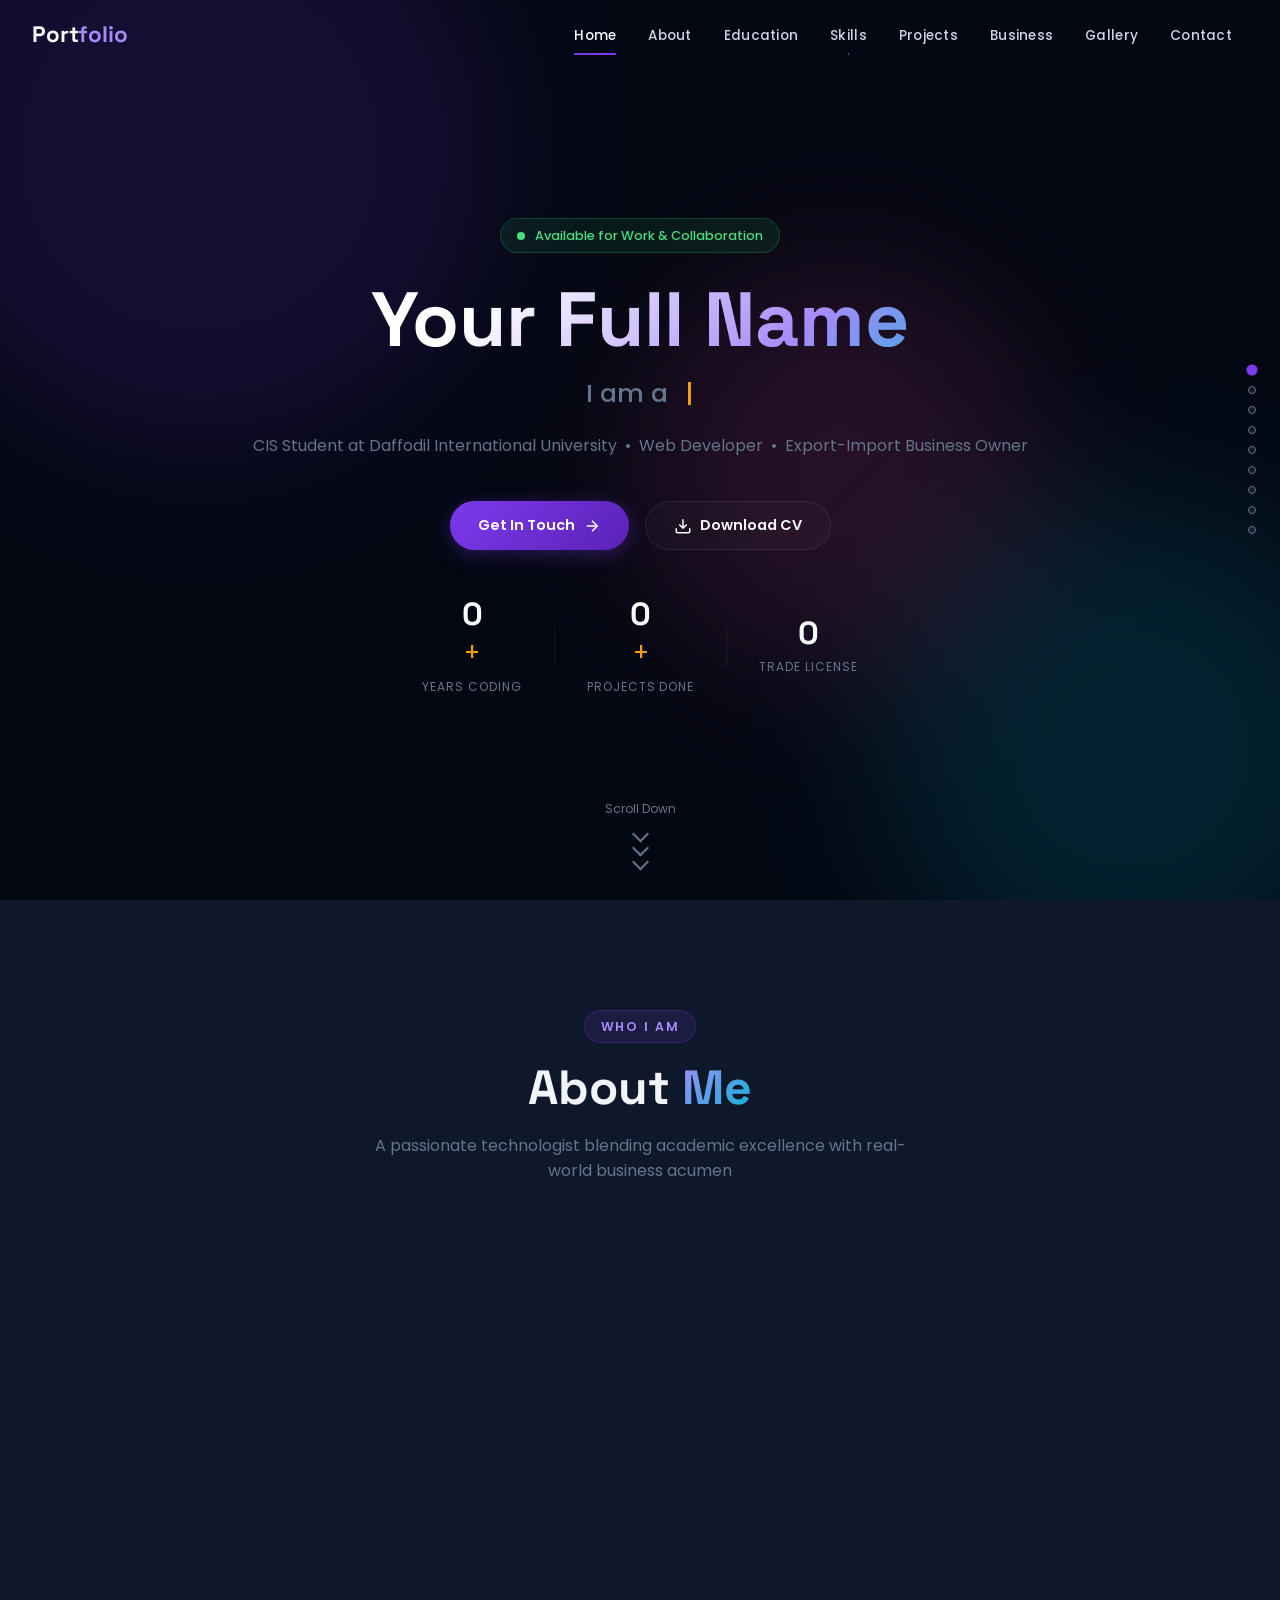
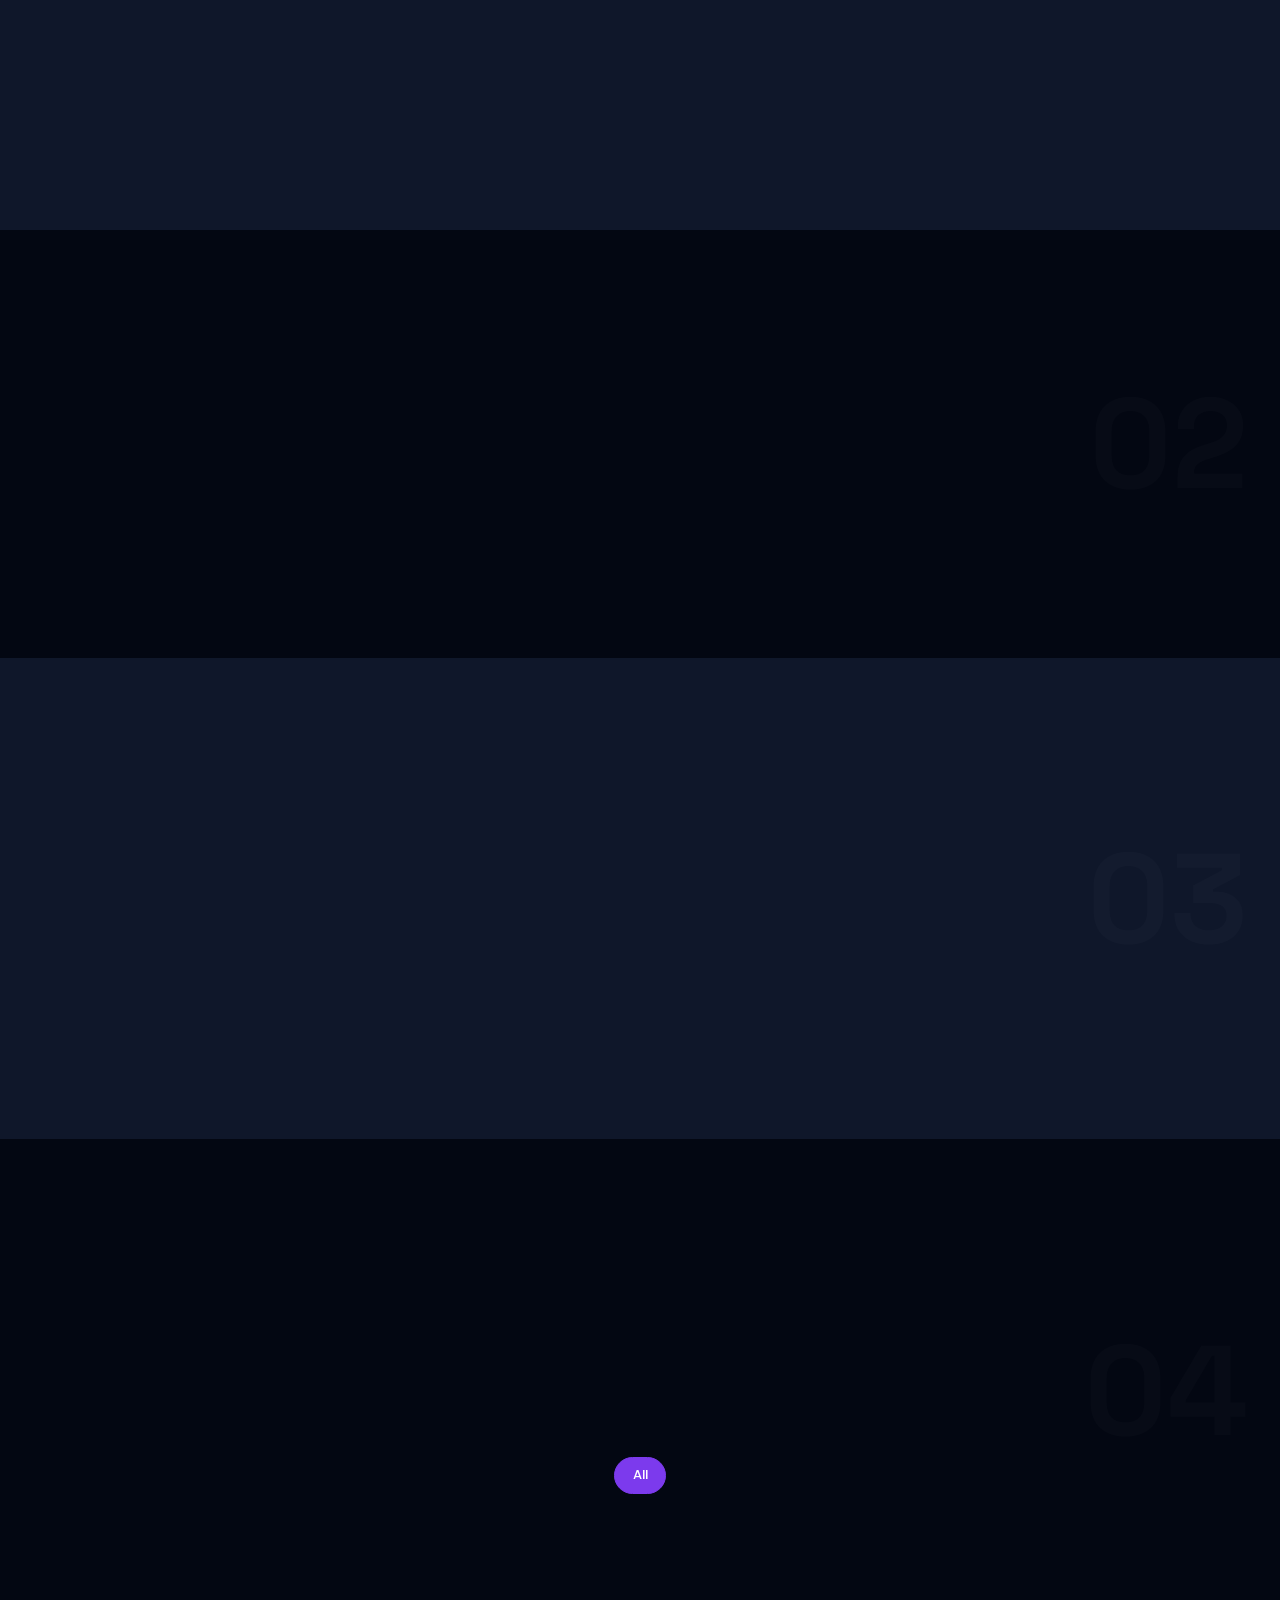
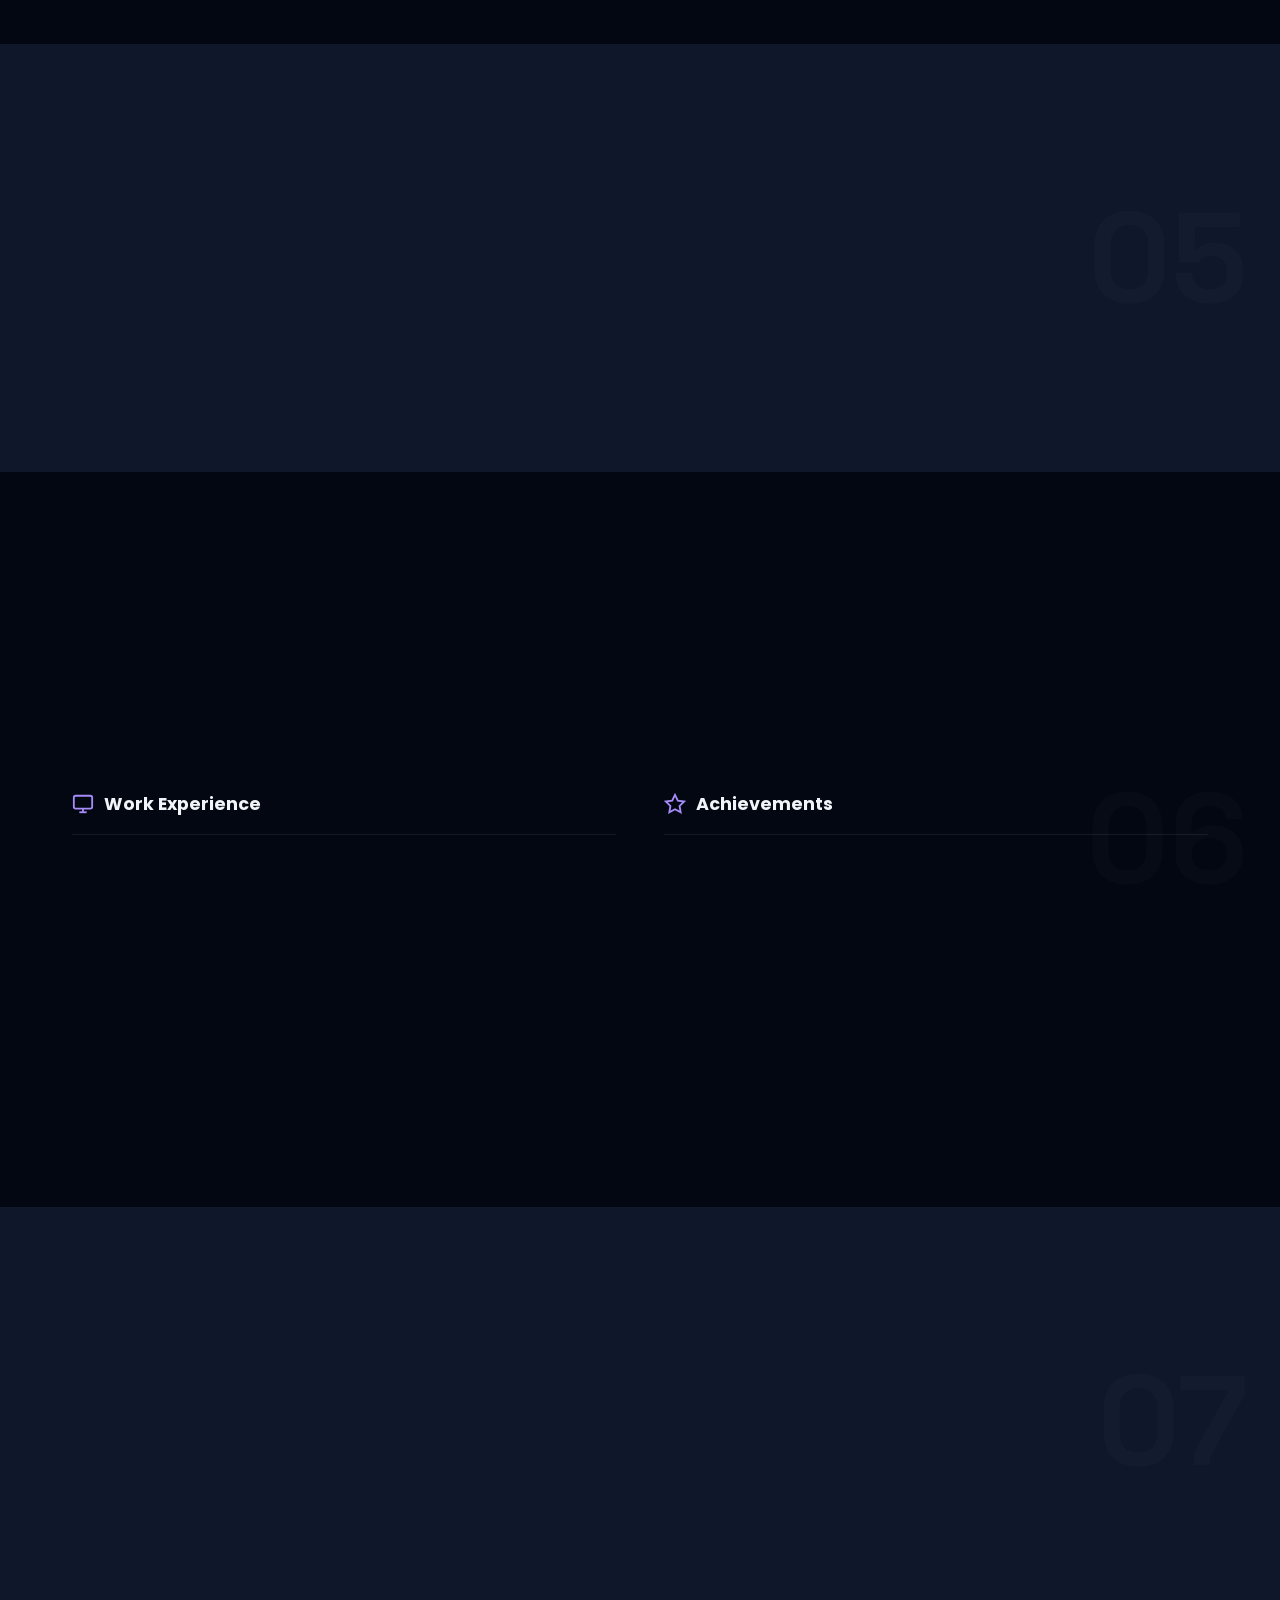
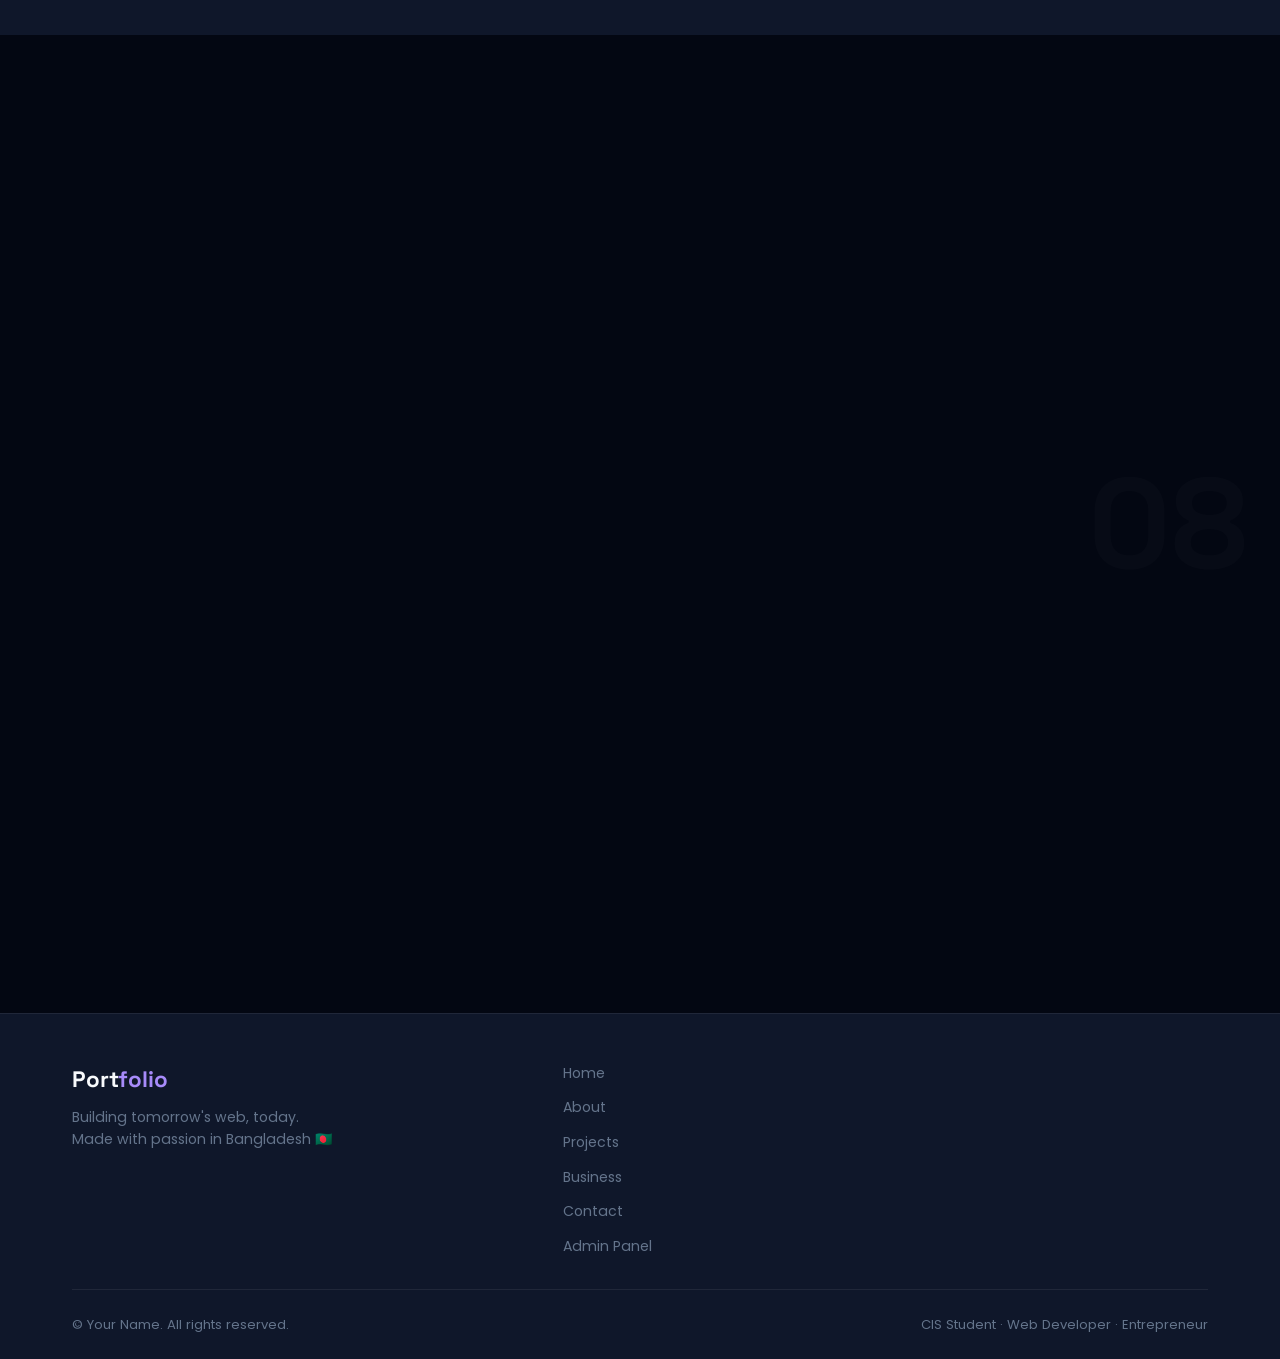
==== index.html @ 0290ce88 "fix: improve mobile navigation and responsive layout - Accessible mobile menu with aria-expanded, sc" ====
<!DOCTYPE html>
<html lang="en">
<head>
  <meta charset="UTF-8">
  <meta name="viewport" content="width=device-width, initial-scale=1.0">
  <meta name="description" content="Professional portfolio of a CIS student at Daffodil International University — Web Developer & Export-Import Business Owner.">
  <title>Portfolio — CIS Student & Web Developer</title>

  <!-- Google Fonts -->
  <link rel="preconnect" href="https://fonts.googleapis.com">
  <link rel="preconnect" href="https://fonts.gstatic.com" crossorigin>
  <link href="https://fonts.googleapis.com/css2?family=Poppins:wght@300;400;500;600;700;800;900&family=Inter:wght@300;400;500;600&family=Space+Grotesk:wght@400;500;600;700;800&display=swap" rel="stylesheet">

  <link rel="stylesheet" href="css/style.css?v=2">
</head>
<body>

  <!-- Preloader -->
  <div id="preloader">
    <div class="loader-ring"></div>
    <div class="loader-text">Loading Portfolio...</div>
  </div>

  <!-- Custom Cursor -->
  <div class="cursor-dot"     id="cursor-dot"></div>
  <div class="cursor-outline" id="cursor-outline"></div>

  <!-- Scroll Progress Bar -->
  <div class="scroll-progress" id="scroll-progress"></div>

  <!-- Navigation Dots (right side) -->
  <nav class="nav-dots" id="nav-dots"></nav>

  <!-- ============================================================
       NAVIGATION
       ============================================================ -->
  <nav class="navbar" id="navbar">
    <div class="nav-container">
      <div class="nav-logo">
        <a href="#home" class="logo-text">Port<span class="accent">folio</span></a>
      </div>
      <ul class="nav-menu" id="nav-menu">
        <li><a href="#home"      class="nav-link active">Home</a></li>
        <li><a href="#about"     class="nav-link">About</a></li>
        <li><a href="#education" class="nav-link">Education</a></li>
        <li><a href="#skills"    class="nav-link">Skills</a></li>
        <li><a href="#projects"  class="nav-link">Projects</a></li>
        <li><a href="#business"  class="nav-link">Business</a></li>
        <li><a href="#gallery"   class="nav-link">Gallery</a></li>
        <li><a href="#contact"   class="nav-link">Contact</a></li>
        <!-- <li><a href="admin.html" class="nav-link admin-link">⚙ Admin</a></li> -->
      </ul>
      <button type="button" class="nav-toggle" id="nav-toggle" aria-label="Toggle menu" aria-controls="nav-menu" aria-expanded="false">
        <span></span><span></span><span></span>
      </button>
    </div>
  </nav>

  <!-- ============================================================
       HERO SECTION
       ============================================================ -->
  <section id="home" class="hero">
    <canvas id="particles-canvas"></canvas>
    <div class="aurora">
      <div class="aurora-1"></div>
      <div class="aurora-2"></div>
      <div class="aurora-3"></div>
    </div>

    <div class="hero-content">
      <div class="hero-badge">
        <span class="badge-dot"></span>
        <span>Available for Work &amp; Collaboration</span>
      </div>

      <h1 class="hero-name" id="hero-name">Your Full Name</h1>

      <div class="hero-titles">
        <span class="static-text">I am a&nbsp;</span>
        <span class="dynamic-text" id="typewriter"></span>
        <span class="cursor-blink">|</span>
      </div>

      <p class="hero-desc" id="hero-desc">
        CIS Student at Daffodil International University &nbsp;•&nbsp; Web Developer &nbsp;•&nbsp; Export-Import Business Owner
      </p>

      <div class="hero-actions">
        <a href="#contact" class="btn btn-primary">
          <span>Get In Touch</span>
          <svg viewBox="0 0 24 24" fill="none" stroke="currentColor" stroke-width="2"><path d="M5 12h14M12 5l7 7-7 7"/></svg>
        </a>
        <a href="#" class="btn btn-secondary" id="cv-download-btn">
          <svg viewBox="0 0 24 24" fill="none" stroke="currentColor" stroke-width="2"><path d="M21 15v4a2 2 0 01-2 2H5a2 2 0 01-2-2v-4M7 10l5 5 5-5M12 15V3"/></svg>
          <span>Download CV</span>
        </a>
      </div>

      <div class="hero-stats">
        <div class="stat">
          <span class="stat-num" data-count="3">0</span><span>+</span>
          <span class="stat-label">Years Coding</span>
        </div>
        <div class="stat-divider"></div>
        <div class="stat">
          <span class="stat-num" data-count="20">0</span><span>+</span>
          <span class="stat-label">Projects Done</span>
        </div>
        <div class="stat-divider"></div>
        <div class="stat">
          <span class="stat-num" data-count="1">0</span><span></span>
          <span class="stat-label">Trade License</span>
        </div>
      </div>
    </div>

    <div class="hero-scroll">
      <div class="scroll-indicator">
        <span>Scroll Down</span>
        <div class="scroll-arrow">
          <span></span><span></span><span></span>
        </div>
      </div>
    </div>
  </section>

  <!-- ============================================================
       ABOUT SECTION
       ============================================================ -->
  <section id="about" class="section about">
    <div class="container">
      <div class="section-header">
        <span class="section-tag">Who I Am</span>
        <h2 class="section-title">About <span class="gradient-text">Me</span></h2>
        <p class="section-desc">A passionate technologist blending academic excellence with real-world business acumen</p>
      </div>

      <div class="about-grid">
        <!-- Image Column -->
        <div class="about-image-wrap reveal-left">
          <div class="profile-ring-wrap">
            <div class="about-image" id="about-image-container">
              <div class="image-placeholder">
                <svg viewBox="0 0 24 24" fill="none" stroke="currentColor" stroke-width="1"><path d="M20 21v-2a4 4 0 00-4-4H8a4 4 0 00-4 4v2"/><circle cx="12" cy="7" r="4"/></svg>
              </div>
            </div>
          </div>
          <div class="about-decorations">
            <div class="deco-card deco-1">
              <svg viewBox="0 0 24 24" fill="none" stroke="currentColor" stroke-width="2"><path d="M22 10v6M2 10l10-5 10 5-10 5z"/><path d="M6 12v5c3 3 9 3 12 0v-5"/></svg>
              <span>DIU Student</span>
            </div>
            <div class="deco-card deco-2">
              <svg viewBox="0 0 24 24" fill="none" stroke="currentColor" stroke-width="2"><polyline points="16 18 22 12 16 6"/><polyline points="8 6 2 12 8 18"/></svg>
              <span>Web Developer</span>
            </div>
            <div class="deco-card deco-3">
              <svg viewBox="0 0 24 24" fill="none" stroke="currentColor" stroke-width="2"><path d="M3 9l9-7 9 7v11a2 2 0 01-2 2H5a2 2 0 01-2-2z"/><polyline points="9 22 9 12 15 12 15 22"/></svg>
              <span>Business Owner</span>
            </div>
          </div>
        </div>

        <!-- Content Column -->
        <div class="about-content reveal-right">
          <h3 class="about-greeting">Hello! I'm <span class="gradient-text" id="about-name">Your Name</span></h3>
          <p class="about-bio" id="about-bio">
            I am a passionate Computer and Information Systems (CIS) student at Daffodil International University,
            combining academic excellence with entrepreneurial spirit.
          </p>

          <div class="about-info-grid">
            <div class="info-item">
              <svg viewBox="0 0 24 24" fill="none" stroke="currentColor" stroke-width="2"><path d="M20 21v-2a4 4 0 00-4-4H8a4 4 0 00-4 4v2"/><circle cx="12" cy="7" r="4"/></svg>
              <div>
                <span class="info-label">Full Name</span>
                <span class="info-value" id="info-name">Your Full Name</span>
              </div>
            </div>
            <div class="info-item">
              <svg viewBox="0 0 24 24" fill="none" stroke="currentColor" stroke-width="2"><path d="M22 16.92v3a2 2 0 01-2.18 2 19.79 19.79 0 01-8.63-3.07A19.5 19.5 0 013.07 9.81 19.79 19.79 0 01.5 1.18 2 2 0 012.5.01h3a2 2 0 012 1.72c.127.96.361 1.903.7 2.81a2 2 0 01-.45 2.11L6.91 7.91a16 16 0 006 6l.91-.91a2 2 0 012.11-.45c.907.339 1.85.573 2.81.7A2 2 0 0122 15.92z"/></svg>
              <div>
                <span class="info-label">Phone</span>
                <span class="info-value" id="info-phone">+880 XXXXXXXXXX</span>
              </div>
            </div>
            <div class="info-item">
              <svg viewBox="0 0 24 24" fill="none" stroke="currentColor" stroke-width="2"><path d="M4 4h16c1.1 0 2 .9 2 2v12c0 1.1-.9 2-2 2H4c-1.1 0-2-.9-2-2V6c0-1.1.9-2 2-2z"/><polyline points="22,6 12,13 2,6"/></svg>
              <div>
                <span class="info-label">Email</span>
                <span class="info-value" id="info-email">251-16-004@diu.edu.bd</span>
              </div>
            </div>
            <div class="info-item">
              <svg viewBox="0 0 24 24" fill="none" stroke="currentColor" stroke-width="2"><path d="M21 10c0 7-9 13-9 13s-9-6-9-13a9 9 0 0118 0z"/><circle cx="12" cy="10" r="3"/></svg>
              <div>
                <span class="info-label">Location</span>
                <span class="info-value" id="info-location">Dhaka, Bangladesh</span>
              </div>
            </div>
          </div>

          <div class="about-actions">
            <a href="#contact" class="btn btn-primary">Hire Me</a>
            <a href="#"        class="btn btn-outline" id="cv-btn">View CV</a>
          </div>
        </div>
      </div>
    </div>
  </section>

  <!-- ============================================================
       EDUCATION SECTION
       ============================================================ -->
  <section id="education" class="section education" style="position:relative">
    <span class="section-number">02</span>
    <div class="container">
      <div class="section-header reveal">
        <span class="section-tag">Academic Journey</span>
        <h2 class="section-title">My <span class="gradient-text">Education</span></h2>
        <p class="section-desc">Building a strong foundation at one of Bangladesh's premier universities</p>
      </div>
      <div class="timeline" id="education-timeline">
        <!-- Dynamically rendered -->
      </div>
    </div>
  </section>

  <!-- ============================================================
       SKILLS SECTION
       ============================================================ -->
  <section id="skills" class="section skills" style="position:relative">
    <span class="section-number">03</span>
    <div class="container">
      <div class="section-header reveal">
        <span class="section-tag">What I Know</span>
        <h2 class="section-title">My <span class="gradient-text">Skills</span></h2>
        <p class="section-desc">Constantly learning and mastering new technologies</p>
      </div>
      <div class="skills-container">
        <div class="skills-bars" id="skills-bars"><!-- dynamic --></div>
        <div class="tech-stack reveal">
          <h3>Technologies &amp; Tools</h3>
          <div class="tech-grid" id="tech-grid"><!-- dynamic --></div>
        </div>
      </div>
    </div>
  </section>

  <!-- ============================================================
       PROJECTS SECTION
       ============================================================ -->
  <section id="projects" class="section projects" style="position:relative">
    <span class="section-number">04</span>
    <div class="container">
      <div class="section-header reveal">
        <span class="section-tag">My Work</span>
        <h2 class="section-title">Featured <span class="gradient-text">Projects</span></h2>
        <p class="section-desc">A selection of work that showcases my skills and creativity</p>
      </div>
      <div class="projects-filter" id="projects-filter">
        <button class="filter-btn active" data-filter="all">All</button>
      </div>
      <div class="projects-grid" id="projects-grid"><!-- dynamic --></div>
    </div>
  </section>

  <!-- ============================================================
       BUSINESS SECTION
       ============================================================ -->
  <section id="business" class="section business" style="position:relative">
    <span class="section-number">05</span>
    <div class="container">
      <div class="section-header reveal">
        <span class="section-tag">Commerce &amp; Trade</span>
        <h2 class="section-title">My <span class="gradient-text">Business</span></h2>
        <p class="section-desc">Licensed export-import business connecting markets across borders</p>
      </div>
      <div id="business-content"><!-- dynamic --></div>
    </div>
  </section>

  <!-- ============================================================
       RESUME / CV SECTION
       ============================================================ -->
  <section id="resume" class="section resume" style="position:relative">
    <span class="section-number">06</span>
    <div class="container">
      <div class="section-header reveal">
        <span class="section-tag">My Resume</span>
        <h2 class="section-title">Curriculum <span class="gradient-text">Vitae</span></h2>
        <p class="section-desc">A summary of my professional journey and accomplishments</p>
      </div>

      <div class="resume-content">
        <div class="resume-grid">
          <div class="resume-col">
            <h3 class="resume-col-title">
              <svg viewBox="0 0 24 24" fill="none" stroke="currentColor" stroke-width="2"><rect x="2" y="3" width="20" height="14" rx="2"/><line x1="8" y1="21" x2="16" y2="21"/><line x1="12" y1="17" x2="12" y2="21"/></svg>
              Work Experience
            </h3>
            <div id="experience-list"><!-- dynamic --></div>
          </div>
          <div class="resume-col">
            <h3 class="resume-col-title">
              <svg viewBox="0 0 24 24" fill="none" stroke="currentColor" stroke-width="2"><polygon points="12 2 15.09 8.26 22 9.27 17 14.14 18.18 21.02 12 17.77 5.82 21.02 7 14.14 2 9.27 8.91 8.26 12 2"/></svg>
              Achievements
            </h3>
            <div id="achievements-list"><!-- dynamic --></div>
          </div>
        </div>

        <div class="resume-download reveal">
          <p>Download my complete CV for a detailed overview of my qualifications, skills, and experience</p>
          <a href="#" class="btn btn-primary btn-lg" id="download-cv">
            <svg viewBox="0 0 24 24" fill="none" stroke="currentColor" stroke-width="2"><path d="M21 15v4a2 2 0 01-2 2H5a2 2 0 01-2-2v-4M7 10l5 5 5-5M12 15V3"/></svg>
            Download Full CV
          </a>
        </div>
      </div>
    </div>
  </section>

  <!-- ============================================================
       GALLERY SECTION
       ============================================================ -->
  <section id="gallery" class="section gallery" style="position:relative">
    <span class="section-number">07</span>
    <div class="container">
      <div class="section-header reveal">
        <span class="section-tag">Visual Story</span>
        <h2 class="section-title">My <span class="gradient-text">Gallery</span></h2>
        <p class="section-desc">Moments, milestones, and memories captured in frames</p>
      </div>
      <div class="gallery-grid" id="gallery-grid"><!-- dynamic --></div>
    </div>
  </section>

  <!-- Lightbox -->
  <div class="lightbox" id="lightbox">
    <button class="lightbox-close" id="lightbox-close">✕</button>
    <button class="lightbox-prev"  id="lightbox-prev">‹</button>
    <button class="lightbox-next"  id="lightbox-next">›</button>
    <div class="lightbox-content">
      <img id="lightbox-img" src="" alt="Gallery Image">
      <div class="lightbox-info">
        <h3 id="lightbox-title"></h3>
        <p  id="lightbox-caption"></p>
      </div>
    </div>
  </div>

  <!-- ============================================================
       CONTACT SECTION
       ============================================================ -->
  <section id="contact" class="section contact" style="position:relative">
    <span class="section-number">08</span>
    <div class="container">
      <div class="section-header reveal">
        <span class="section-tag">Get In Touch</span>
        <h2 class="section-title">Contact <span class="gradient-text">Me</span></h2>
        <p class="section-desc">Have a project, business proposal, or just want to say hello?</p>
      </div>

      <div class="contact-grid">
        <!-- Info -->
        <div class="contact-info reveal-left">
          <h3>Let's Work Together</h3>
          <p>Whether it's a web project, business collaboration, or academic networking — I'm always open to new opportunities and conversations.</p>

          <div class="contact-items">
            <div class="contact-item">
              <div class="contact-icon">
                <svg viewBox="0 0 24 24" fill="none" stroke="currentColor" stroke-width="2"><path d="M4 4h16c1.1 0 2 .9 2 2v12c0 1.1-.9 2-2 2H4c-1.1 0-2-.9-2-2V6c0-1.1.9-2 2-2z"/><polyline points="22,6 12,13 2,6"/></svg>
              </div>
              <div>
                <span class="contact-label">Email</span>
                <span class="contact-value" id="contact-email">251-16-004@diu.edu.bd</span>
              </div>
            </div>
            <div class="contact-item">
              <div class="contact-icon">
                <svg viewBox="0 0 24 24" fill="none" stroke="currentColor" stroke-width="2"><path d="M22 16.92v3a2 2 0 01-2.18 2 19.79 19.79 0 01-8.63-3.07A19.5 19.5 0 013.07 9.81 19.79 19.79 0 01.5 1.18 2 2 0 012.5.01h3a2 2 0 012 1.72c.127.96.361 1.903.7 2.81a2 2 0 01-.45 2.11L6.91 7.91a16 16 0 006 6l.91-.91a2 2 0 012.11-.45c.907.339 1.85.573 2.81.7A2 2 0 0122 15.92z"/></svg>
              </div>
              <div>
                <span class="contact-label">Phone</span>
                <span class="contact-value" id="contact-phone">+880 XXXXXXXXXX</span>
              </div>
            </div>
            <div class="contact-item">
              <div class="contact-icon">
                <svg viewBox="0 0 24 24" fill="none" stroke="currentColor" stroke-width="2"><path d="M21 10c0 7-9 13-9 13s-9-6-9-13a9 9 0 0118 0z"/><circle cx="12" cy="10" r="3"/></svg>
              </div>
              <div>
                <span class="contact-label">Location</span>
                <span class="contact-value" id="contact-location">Dhaka, Bangladesh</span>
              </div>
            </div>
          </div>
        </div>

        <!-- Form -->
        <div class="contact-form-wrap reveal-right">
          <form class="contact-form" id="contact-form" novalidate>
            <div class="form-group">
              <input type="text"  id="msg-name"    placeholder="Your Name"  required>
              <label for="msg-name">Your Name</label>
            </div>
            <div class="form-group">
              <input type="email" id="msg-email"   placeholder="Your Email" required>
              <label for="msg-email">Your Email</label>
            </div>
            <div class="form-group">
              <input type="text"  id="msg-subject" placeholder="Subject">
              <label for="msg-subject">Subject</label>
            </div>
            <div class="form-group">
              <textarea id="msg-message" placeholder="Your Message" rows="5" required></textarea>
              <label for="msg-message">Your Message</label>
            </div>
            <button type="submit" class="btn btn-primary btn-full">
              <span>Send Message</span>
              <svg viewBox="0 0 24 24" fill="none" stroke="currentColor" stroke-width="2"><line x1="22" y1="2" x2="11" y2="13"/><polygon points="22 2 15 22 11 13 2 9 22 2"/></svg>
            </button>
            <div class="form-status" id="form-status"></div>
          </form>
        </div>
      </div>
    </div>
  </section>

  <!-- ============================================================
       FOOTER
       ============================================================ -->
  <footer class="footer">
    <div class="container">
      <div class="footer-content">
        <div class="footer-brand">
          <span class="logo-text">Port<span class="accent">folio</span></span>
          <p>Building tomorrow's web, today.<br>Made with passion in Bangladesh 🇧🇩</p>
        </div>
        <div class="footer-links">
          <a href="#home">Home</a>
          <a href="#about">About</a>
          <a href="#projects">Projects</a>
          <a href="#business">Business</a>
          <a href="#contact">Contact</a>
          <a href="admin.html">Admin Panel</a>
        </div>
        <div id="footer-social"></div>
      </div>
      <div class="footer-bottom">
        <p>&copy; <span id="year"></span> <span id="footer-name">Your Name</span>. All rights reserved.</p>
        <p>CIS Student · Web Developer · Entrepreneur</p>
      </div>
    </div>
  </footer>

  <!-- Back to Top -->
  <button id="back-to-top" aria-label="Back to top">
    <svg viewBox="0 0 24 24" fill="none" stroke="currentColor" stroke-width="2"><path d="M18 15l-6-6-6 6"/></svg>
  </button>

  <!-- Toast Notification -->
  <div class="toast" id="toast">
    <div class="toast-content">
      <span class="toast-icon">✓</span>
      <span class="toast-msg" id="toast-msg">Message sent!</span>
    </div>
  </div>

  <!-- Scripts -->
  <script src="js/data.js?v=4"></script>
  <script src="js/main.js?v=5"></script>
</body>
</html>
---- css/style.css ----
/* ============================================================
   style.css — Main Portfolio Styles
   ============================================================ */

/* ---------- Reset & Base ---------- */
*,*::before,*::after{box-sizing:border-box;margin:0;padding:0}
html{scroll-behavior:smooth;overflow-x:hidden}
body{
  font-family:'Poppins',sans-serif;
  background:#030712;
  color:#f1f5f9;
  overflow-x:hidden;
  cursor:none;
  line-height:1.6;
}
a{text-decoration:none;color:inherit}
img{max-width:100%;display:block}
ul{list-style:none}
button{cursor:none;border:none;background:none;font-family:inherit}
input,textarea,select{font-family:inherit}
svg{flex-shrink:0}

/* ---------- CSS Variables ---------- */
:root{
  --bg:         #030712;
  --bg2:        #0f172a;
  --bg3:        #1e293b;
  --card:       rgba(255,255,255,0.025);
  --card-h:     rgba(255,255,255,0.055);
  --border:     rgba(255,255,255,0.07);
  --border-h:   rgba(124,58,237,0.45);
  --primary:    #7c3aed;
  --primary-l:  #a78bfa;
  --primary-bg: rgba(124,58,237,0.12);
  --gold:       #f59e0b;
  --teal:       #06b6d4;
  --pink:       #ec4899;
  --success:    #22c55e;
  --danger:     #ef4444;
  --text:       #f8fafc;
  --text2:      #cbd5e1;
  --text3:      #64748b;
  --radius:     16px;
  --radius-sm:  8px;
  --radius-xs:  4px;
  --radius-full:9999px;
  --shadow:     0 4px 32px rgba(0,0,0,0.5);
  --shadow-lg:  0 8px 56px rgba(0,0,0,0.6);
  --glow:       0 0 40px rgba(124,58,237,0.3);
  --t:          0.3s cubic-bezier(.4,0,.2,1);
  --nav-h:      70px;
}

/* ---------- Scrollbar ---------- */
::-webkit-scrollbar{width:5px}
::-webkit-scrollbar-track{background:var(--bg)}
::-webkit-scrollbar-thumb{background:var(--primary);border-radius:99px}

/* ---------- Custom Cursor ---------- */
.cursor-dot{
  position:fixed;width:8px;height:8px;background:var(--primary-l);
  border-radius:50%;pointer-events:none;z-index:9999;
  transform:translate(-50%,-50%);transition:transform .1s,width .2s,height .2s;
}
.cursor-outline{
  position:fixed;width:36px;height:36px;border:1.5px solid var(--primary);
  border-radius:50%;pointer-events:none;z-index:9998;
  transform:translate(-50%,-50%);transition:transform .15s ease,width .2s,height .2s,border-color .2s;
}
.cursor-dot,.cursor-outline{visibility:hidden}
body.cursor-ready .cursor-dot,body.cursor-ready .cursor-outline{visibility:visible}
.cursor-dot.active{transform:translate(-50%,-50%) scale(0.4)}
.cursor-outline.active{width:56px;height:56px;border-color:var(--gold);opacity:.6}

/* ---------- Scroll Progress ---------- */
.scroll-progress{
  position:fixed;top:0;left:0;height:3px;width:0;
  background:linear-gradient(90deg,var(--primary),var(--teal));
  z-index:9997;transition:width .05s linear;
}

/* ---------- Preloader ---------- */
#preloader{
  position:fixed;inset:0;background:var(--bg);z-index:9996;
  display:flex;align-items:center;justify-content:center;
  flex-direction:column;gap:20px;
  transition:opacity .5s ease,visibility .5s ease;
}
#preloader.hidden{opacity:0;visibility:hidden}
.loader-ring{
  width:60px;height:60px;border:3px solid var(--border);
  border-top-color:var(--primary);border-radius:50%;
  animation:spin .9s linear infinite;
}
.loader-text{font-size:.85rem;color:var(--text3);letter-spacing:.1em}
@keyframes spin{to{transform:rotate(360deg)}}

/* ---------- Navigation ---------- */
.navbar{
  position:fixed;top:0;left:0;right:0;z-index:999;
  padding:0 2rem;height:var(--nav-h);
  display:flex;align-items:center;
  transition:var(--t);
}
.navbar.scrolled{
  background:rgba(3,7,18,0.85);backdrop-filter:blur(20px);
  -webkit-backdrop-filter:blur(20px);
  border-bottom:1px solid var(--border);
  box-shadow:0 4px 30px rgba(0,0,0,0.4);
}
.nav-container{
  max-width:1280px;width:100%;margin:0 auto;
  display:flex;align-items:center;justify-content:space-between;
}
.logo-text{font-family:'Space Grotesk',sans-serif;font-size:1.4rem;font-weight:700;color:var(--text)}
.logo-text .accent{color:var(--primary-l)}
.nav-menu{display:flex;align-items:center;gap:0}
.nav-link{
  padding:.5rem 1rem;font-size:.85rem;font-weight:500;
  color:var(--text2);position:relative;transition:var(--t);
  letter-spacing:.02em;
}
.nav-link::after{
  content:'';position:absolute;bottom:-2px;left:50%;right:50%;
  height:2px;background:var(--primary);border-radius:99px;
  transition:left .3s ease,right .3s ease;
}
.nav-link:hover,.nav-link.active{color:var(--text)}
.nav-link:hover::after,.nav-link.active::after{left:1rem;right:1rem}
.admin-link{
  margin-left:.5rem;background:var(--primary-bg);color:var(--primary-l)!important;
  border:1px solid rgba(124,58,237,.3);border-radius:var(--radius-full);
  padding:.4rem 1.1rem!important;font-size:.8rem!important;
}
.admin-link:hover{background:var(--primary);color:#fff!important}
.admin-link::after{display:none!important}
.nav-toggle{display:none;flex-direction:column;gap:5px;cursor:none}
.nav-toggle span{display:block;width:24px;height:2px;background:var(--text2);border-radius:99px;transition:var(--t)}
.nav-toggle[aria-expanded="true"] span:nth-child(1){transform:rotate(45deg) translate(5px,5px)}
.nav-toggle[aria-expanded="true"] span:nth-child(2){opacity:0}
.nav-toggle[aria-expanded="true"] span:nth-child(3){transform:rotate(-45deg) translate(5px,-5px)}

/* ---------- Buttons ---------- */
.btn{
  display:inline-flex;align-items:center;gap:.5rem;
  padding:.75rem 1.75rem;border-radius:var(--radius-full);
  font-size:.9rem;font-weight:600;transition:var(--t);
  position:relative;overflow:hidden;
}
.btn::before{
  content:'';position:absolute;inset:0;
  background:rgba(255,255,255,.08);opacity:0;transition:var(--t);
}
.btn:hover::before{opacity:1}
.btn svg{width:18px;height:18px}
.btn-primary{background:linear-gradient(135deg,var(--primary),#5b21b6);color:#fff;box-shadow:0 4px 20px rgba(124,58,237,.35)}
.btn-primary:hover{transform:translateY(-2px);box-shadow:0 8px 32px rgba(124,58,237,.5)}
.btn-secondary{background:var(--card);color:var(--text);border:1px solid var(--border)}
.btn-secondary:hover{border-color:var(--primary);color:var(--primary-l);transform:translateY(-2px)}
.btn-outline{background:transparent;color:var(--primary-l);border:1.5px solid var(--primary)}
.btn-outline:hover{background:var(--primary);color:#fff;transform:translateY(-2px)}
.btn-full{width:100%;justify-content:center}
.btn-lg{padding:1rem 2.5rem;font-size:1rem}
.btn-danger{background:rgba(239,68,68,.15);color:#f87171;border:1px solid rgba(239,68,68,.3)}
.btn-danger:hover{background:var(--danger);color:#fff}

/* ---------- Section Commons ---------- */
.section{padding:110px 0;overflow-x:clip}
.container{max-width:1200px;margin:0 auto;padding:0 2rem}
.section-header{text-align:center;margin-bottom:60px}
.section-tag{
  display:inline-block;font-size:.78rem;font-weight:600;
  letter-spacing:.15em;text-transform:uppercase;
  background:var(--primary-bg);color:var(--primary-l);
  padding:.35rem 1rem;border-radius:var(--radius-full);
  border:1px solid rgba(124,58,237,.25);margin-bottom:1rem;
}
.section-title{
  font-family:'Space Grotesk',sans-serif;font-size:clamp(2rem,4vw,3rem);
  font-weight:700;line-height:1.2;margin-bottom:1rem;
}
.section-desc{color:var(--text3);font-size:1rem;max-width:560px;margin:0 auto}
.gradient-text{
  background:linear-gradient(135deg,var(--primary-l),var(--teal));
  -webkit-background-clip:text;background-clip:text;-webkit-text-fill-color:transparent;
}

/* Scroll reveal */
.reveal{opacity:0;transform:translateY(30px);transition:opacity .7s ease,transform .7s ease}
.reveal.visible{opacity:1;transform:translateY(0)}
.reveal-left{opacity:0;transform:translateX(-40px);transition:opacity .7s ease,transform .7s ease}
.reveal-left.visible{opacity:1;transform:translateX(0)}
.reveal-right{opacity:0;transform:translateX(40px);transition:opacity .7s ease,transform .7s ease}
.reveal-right.visible{opacity:1;transform:translateX(0)}

/* ---------- Hero ---------- */
.hero{
  position:relative;min-height:100vh;min-height:100svh;display:flex;align-items:center;
  justify-content:center;overflow:hidden;
  padding:calc(var(--nav-h) + 2.5rem + env(safe-area-inset-top,0px)) 0 calc(6rem + env(safe-area-inset-bottom,0px));
}
#particles-canvas{position:absolute;inset:0;z-index:0}
.aurora{position:absolute;inset:0;z-index:0;overflow:hidden}
.aurora-1,.aurora-2,.aurora-3{
  position:absolute;border-radius:50%;filter:blur(80px);opacity:.15;
  animation:aurora 12s ease-in-out infinite;
}
.aurora-1{width:min(600px,120vw);height:min(600px,120vw);background:var(--primary);top:-150px;left:-100px}
.aurora-2{width:min(500px,100vw);height:min(500px,100vw);background:var(--teal);bottom:-100px;right:-100px;animation-delay:-4s}
.aurora-3{width:min(400px,80vw);height:min(400px,80vw);background:var(--pink);top:30%;left:50%;animation-delay:-8s}
@keyframes aurora{
  0%,100%{transform:scale(1) translate(0,0)}
  33%{transform:scale(1.1) translate(30px,-30px)}
  66%{transform:scale(.9) translate(-20px,20px)}
}
.hero-content{
  position:relative;z-index:2;text-align:center;
  max-width:860px;padding:0 2rem;margin:0 auto;
}
.hero-badge{
  display:inline-flex;align-items:center;gap:.6rem;
  background:rgba(34,197,94,.1);border:1px solid rgba(34,197,94,.25);
  border-radius:var(--radius-full);padding:.4rem 1rem;
  font-size:.8rem;font-weight:500;color:#4ade80;margin-bottom:1.5rem;
}
.badge-dot{
  width:8px;height:8px;border-radius:50%;background:#4ade80;
  animation:pulse 2s ease-in-out infinite;
}
@keyframes pulse{0%,100%{opacity:1}50%{opacity:.3}}
.hero-name{
  font-family:'Space Grotesk',sans-serif;
  font-size:clamp(2.5rem,6vw,5rem);font-weight:800;
  line-height:1.1;margin-bottom:.75rem;
  background:linear-gradient(135deg,#fff 30%,var(--primary-l) 70%,var(--teal));
  -webkit-background-clip:text;background-clip:text;-webkit-text-fill-color:transparent;
}
.hero-titles{
  font-size:clamp(1.1rem,2.5vw,1.6rem);font-weight:500;line-height:1.5;
  color:var(--text2);margin-bottom:1.25rem;min-height:1.5em;
  display:flex;flex-wrap:wrap;align-items:baseline;justify-content:center;gap:0 .3rem;
}
.static-text{color:var(--text3)}
.dynamic-text{color:var(--primary-l);font-weight:600;overflow-wrap:anywhere}
.cursor-blink{color:var(--gold);animation:blink .7s step-end infinite}
@keyframes blink{0%,100%{opacity:1}50%{opacity:0}}
.hero-desc{color:var(--text3);font-size:1rem;margin-bottom:2.5rem;line-height:1.8}
.hero-actions{display:flex;gap:1rem;justify-content:center;flex-wrap:wrap;margin-bottom:3rem}
.hero-stats{
  display:flex;align-items:center;justify-content:center;gap:2rem;
  flex-wrap:wrap;
}
.stat{display:flex;flex-direction:column;align-items:center;gap:.25rem}
.stat-num{
  font-family:'Space Grotesk',sans-serif;font-size:2rem;font-weight:700;
  color:var(--text);line-height:1;
}
.stat span:first-of-type + span{color:var(--gold);font-size:1.5rem}
.stat-label{font-size:.75rem;color:var(--text3);text-transform:uppercase;letter-spacing:.08em}
.stat-divider{width:1px;height:40px;background:var(--border)}
.hero-scroll{
  position:absolute;bottom:2rem;left:50%;transform:translateX(-50%);
  z-index:2;text-align:center;
}
.scroll-indicator{display:flex;flex-direction:column;align-items:center;gap:.6rem;color:var(--text3);font-size:.75rem}
.scroll-arrow{display:flex;flex-direction:column;align-items:center;gap:2px}
.scroll-arrow span{
  display:block;width:12px;height:12px;border-right:2px solid var(--text3);
  border-bottom:2px solid var(--text3);transform:rotate(45deg);
  animation:scrollBounce 1.4s ease-in-out infinite;
}
.scroll-arrow span:nth-child(2){animation-delay:.2s}
.scroll-arrow span:nth-child(3){animation-delay:.4s}
@keyframes scrollBounce{0%,100%{opacity:.3}50%{opacity:1}}

/* ---------- About ---------- */
.about{background:var(--bg2)}
.about-grid{display:grid;grid-template-columns:1fr 1fr;gap:3rem;align-items:center;max-width:1000px;margin:0 auto}
.about-image-wrap{position:relative;width:320px;margin:0 auto}
.profile-ring-wrap{
  position:relative;width:320px;height:320px;border-radius:50%;
  padding:4px;flex-shrink:0;
  background:conic-gradient(from 0deg,#7c3aed 0%,#06b6d4 33%,#ec4899 66%,#7c3aed 100%);
  animation:spin-ring 6s linear infinite;
  box-shadow:
    0 0 0 3px rgba(124,58,237,.15),
    0 0 35px rgba(124,58,237,.65),
    0 0 70px rgba(124,58,237,.3),
    0 0 120px rgba(6,182,212,.15),
    0 30px 70px rgba(0,0,0,.75);
}
.profile-ring-wrap::before{
  content:'';position:absolute;inset:4px;border-radius:50%;
  background:radial-gradient(ellipse at 35% 25%,#1e293b 0%,#0f172a 55%,#030712 100%);
  z-index:0;
}
.about-image{
  width:100%;height:100%;border-radius:50%;
  background:transparent;border:none;
  overflow:hidden;position:relative;z-index:1;
  animation:counter-spin 6s linear infinite;
}
.about-image img{width:100%;height:100%;object-fit:cover;object-position:top center}
.image-placeholder{
  width:100%;height:100%;display:flex;align-items:center;justify-content:center;
  color:var(--text3);
}
.image-placeholder svg{width:80px;height:80px}
.about-image::before{
  content:'';position:absolute;inset:0;
  background:linear-gradient(160deg,rgba(255,255,255,.06) 0%,transparent 50%,rgba(0,0,0,.25) 100%);
  z-index:2;pointer-events:none;border-radius:50%;
}
.about-decorations{position:absolute;inset:0;pointer-events:none}
.deco-card{
  position:absolute;background:rgba(15,23,42,.92);backdrop-filter:blur(14px);
  border:1px solid rgba(124,58,237,.35);border-radius:var(--radius);
  padding:.65rem 1.1rem;display:flex;align-items:center;gap:.5rem;
  font-size:.8rem;font-weight:500;color:var(--text2);
  box-shadow:0 4px 24px rgba(0,0,0,.55),0 0 14px rgba(124,58,237,.2);
  pointer-events:auto;
}
.deco-card svg{width:16px;height:16px;color:var(--primary-l)}
.deco-1{top:8%;right:-24px;animation:float 4s ease-in-out infinite}
.deco-2{bottom:22%;right:-24px;animation:float 4s ease-in-out infinite .8s}
.deco-3{bottom:4%;left:-10px;animation:float 4s ease-in-out infinite 1.6s}
@keyframes float{0%,100%{transform:translateY(0)}50%{transform:translateY(-8px)}}
@keyframes spin-ring{to{transform:rotate(360deg)}}
@keyframes counter-spin{to{transform:rotate(-360deg)}}
.about-greeting{
  font-family:'Space Grotesk',sans-serif;font-size:1.9rem;font-weight:700;margin-bottom:1.2rem
}
.about-bio{color:var(--text2);line-height:1.9;margin-bottom:2rem}
.about-info-grid{display:grid;grid-template-columns:1fr 1fr;gap:1rem;margin-bottom:2rem}
.info-item{
  display:flex;align-items:flex-start;gap:.75rem;
  background:var(--card);border:1px solid var(--border);
  border-radius:var(--radius);padding:1rem;transition:var(--t);
}
.info-item:hover{border-color:var(--border-h);background:var(--card-h)}
.info-item svg{width:18px;height:18px;color:var(--primary-l);margin-top:2px;flex-shrink:0}
.info-label{display:block;font-size:.72rem;color:var(--text3);text-transform:uppercase;letter-spacing:.08em;margin-bottom:.2rem}
.info-value{font-size:.88rem;font-weight:500;color:var(--text)}
.about-actions{display:flex;gap:1rem;flex-wrap:wrap}

/* ---------- Education ---------- */
.timeline{position:relative;max-width:800px;margin:0 auto}
.timeline::before{
  content:'';position:absolute;left:50%;top:0;bottom:0;
  width:2px;background:linear-gradient(to bottom,transparent,var(--primary),transparent);
  transform:translateX(-50%);
}
.timeline-item{
  display:grid;grid-template-columns:1fr 40px 1fr;
  gap:0;align-items:start;margin-bottom:3rem;
}
.timeline-item:nth-child(even) .tl-content{grid-column:1;order:-1}
.timeline-item:nth-child(even) .tl-spacer{grid-column:2}
.timeline-item:nth-child(even) .tl-empty{grid-column:3}
.tl-content{
  background:var(--card);border:1px solid var(--border);
  border-radius:var(--radius);padding:1.5rem;
  transition:var(--t);
}
.tl-content:hover{border-color:var(--border-h);transform:translateY(-4px);box-shadow:var(--glow)}
.tl-dot{
  width:40px;height:40px;display:flex;align-items:center;justify-content:center;
}
.tl-dot-inner{
  width:16px;height:16px;border-radius:50%;background:var(--primary);
  border:3px solid var(--bg);box-shadow:0 0 0 2px var(--primary);
  animation:pulse 2s ease-in-out infinite;
}
.tl-year{
  font-size:.78rem;font-weight:600;color:var(--primary-l);
  background:var(--primary-bg);border-radius:var(--radius-full);
  padding:.25rem .75rem;display:inline-block;margin-bottom:.75rem;
}
.tl-degree{font-size:1rem;font-weight:700;margin-bottom:.3rem;color:var(--text)}
.tl-institution{font-size:.85rem;color:var(--gold);font-weight:500;margin-bottom:.3rem}
.tl-location{font-size:.78rem;color:var(--text3);margin-bottom:.6rem}
.tl-grade{font-size:.8rem;color:var(--teal);margin-bottom:.6rem}
.tl-desc{font-size:.84rem;color:var(--text2);line-height:1.7}
.tl-empty{background:transparent}

/* ---------- Skills ---------- */
.skills{background:var(--bg2)}
.skills-container{display:grid;grid-template-columns:1fr 1fr;gap:3rem;max-width:1000px;margin:0 auto}
.skills-title{font-size:1.1rem;font-weight:600;margin-bottom:1.5rem}
.skill-bar-wrap{margin-bottom:1.4rem}
.skill-bar-header{display:flex;justify-content:space-between;margin-bottom:.5rem}
.skill-bar-name{font-size:.88rem;font-weight:500;color:var(--text2)}
.skill-bar-pct{font-size:.82rem;font-weight:600;color:var(--primary-l)}
.skill-bar-track{
  height:6px;background:var(--border);border-radius:99px;overflow:hidden
}
.skill-bar-fill{
  height:100%;border-radius:99px;width:0;
  background:linear-gradient(90deg,var(--primary),var(--teal));
  transition:width 1.2s cubic-bezier(.4,0,.2,1);
}
.tech-stack h3{font-size:1.1rem;font-weight:600;margin-bottom:1.5rem}
.tech-grid{display:flex;flex-wrap:wrap;gap:.6rem}
.tech-tag{
  background:var(--card);border:1px solid var(--border);
  border-radius:var(--radius-sm);padding:.4rem .85rem;
  font-size:.8rem;font-weight:500;color:var(--text2);
  transition:var(--t);
}
.tech-tag:hover{
  border-color:var(--primary);color:var(--primary-l);
  background:var(--primary-bg);transform:translateY(-2px);
}

/* ---------- Projects ---------- */
.projects-filter{
  display:flex;flex-wrap:wrap;gap:.6rem;justify-content:center;margin-bottom:2.5rem
}
.filter-btn{
  padding:.45rem 1.1rem;border-radius:var(--radius-full);font-size:.82rem;
  font-weight:500;color:var(--text3);border:1px solid var(--border);
  transition:var(--t);background:var(--card);
}
.filter-btn.active,.filter-btn:hover{
  background:var(--primary);color:#fff;border-color:var(--primary);
}
.projects-grid{
  display:grid;grid-template-columns:repeat(auto-fill,minmax(340px,1fr));gap:1.5rem
}
.project-card{
  background:var(--card);border:1px solid var(--border);border-radius:var(--radius-lg);
  overflow:hidden;transition:var(--t);position:relative;
}
.project-card:hover{border-color:var(--border-h);transform:translateY(-6px);box-shadow:var(--glow)}
.project-img{
  height:200px;background:linear-gradient(135deg,var(--primary-bg),rgba(6,182,212,.1));
  position:relative;overflow:hidden;display:flex;align-items:center;justify-content:center;
}
.project-img img{width:100%;height:100%;object-fit:cover}
.project-img-placeholder{color:var(--text3)}
.project-img-placeholder svg{width:48px;height:48px}
.project-overlay{
  position:absolute;inset:0;background:rgba(3,7,18,.85);
  display:flex;align-items:center;justify-content:center;gap:1rem;
  opacity:0;transition:var(--t);
}
.project-card:hover .project-overlay{opacity:1}
.overlay-btn{
  width:44px;height:44px;border-radius:50%;background:rgba(255,255,255,.1);
  border:1px solid rgba(255,255,255,.2);display:flex;align-items:center;justify-content:center;
  color:#fff;transition:var(--t);
}
.overlay-btn:hover{background:var(--primary)}
.overlay-btn svg{width:18px;height:18px}
.project-body{padding:1.5rem}
.project-cat{
  font-size:.72rem;color:var(--primary-l);text-transform:uppercase;
  letter-spacing:.1em;font-weight:600;margin-bottom:.5rem;
}
.project-title{font-size:1.05rem;font-weight:700;margin-bottom:.6rem}
.project-desc{font-size:.84rem;color:var(--text2);line-height:1.7;margin-bottom:1rem}
.project-tags{display:flex;flex-wrap:wrap;gap:.4rem}
.project-tag{
  font-size:.72rem;padding:.2rem .6rem;border-radius:var(--radius-xs);
  background:var(--primary-bg);color:var(--primary-l);font-weight:500;
}

/* ---------- Business ---------- */
.business{background:var(--bg2)}
.business-hero{
  background:var(--card);border:1px solid var(--border);border-radius:var(--radius-lg);
  padding:3rem;display:grid;grid-template-columns:1fr 1fr;gap:3rem;align-items:center;
  margin-bottom:2rem;position:relative;overflow:hidden;
}
.business-hero::before{
  content:'';position:absolute;top:-100px;right:-100px;
  width:300px;height:300px;border-radius:50%;
  background:radial-gradient(circle,rgba(124,58,237,.15),transparent 70%);
  pointer-events:none;
}
.business-badge{
  display:inline-flex;align-items:center;gap:.5rem;
  background:rgba(245,158,11,.1);border:1px solid rgba(245,158,11,.25);
  border-radius:var(--radius-full);padding:.35rem .9rem;
  font-size:.78rem;color:var(--gold);font-weight:500;margin-bottom:1rem;
}
.business-name{
  font-family:'Space Grotesk',sans-serif;font-size:2rem;
  font-weight:700;margin-bottom:.5rem;
}
.business-type{font-size:1rem;color:var(--primary-l);font-weight:500;margin-bottom:1rem}
.business-license{
  font-size:.82rem;color:var(--text3);background:var(--bg3);
  padding:.5rem 1rem;border-radius:var(--radius-sm);display:inline-block;
  margin-bottom:1.25rem;
}
.business-desc{color:var(--text2);line-height:1.8;margin-bottom:1.5rem}
.business-stats-row{display:flex;gap:2rem}
.biz-stat{text-align:center}
.biz-stat-num{
  font-family:'Space Grotesk',sans-serif;font-size:1.75rem;font-weight:700;
  color:var(--gold);display:block;
}
.biz-stat-label{font-size:.78rem;color:var(--text3)}
.services-grid{
  display:grid;grid-template-columns:repeat(auto-fill,minmax(min(280px,100%),1fr));gap:1rem
}
.service-card{
  background:var(--card);border:1px solid var(--border);border-radius:var(--radius);
  padding:1.25rem;display:flex;align-items:flex-start;gap:.85rem;
  transition:var(--t);
}
.service-card:hover{border-color:var(--border-h);transform:translateY(-3px)}
.service-icon{
  width:40px;height:40px;border-radius:var(--radius-sm);background:var(--primary-bg);
  display:flex;align-items:center;justify-content:center;flex-shrink:0;
}
.service-icon svg{width:20px;height:20px;color:var(--primary-l)}
.service-title{font-size:.9rem;font-weight:600;color:var(--text)}

/* ---------- Resume ---------- */
.resume-grid{display:grid;grid-template-columns:1fr 1fr;gap:3rem;margin-bottom:3rem}
.resume-col-title{
  display:flex;align-items:center;gap:.6rem;font-size:1.1rem;font-weight:700;
  margin-bottom:1.5rem;padding-bottom:1rem;border-bottom:1px solid var(--border);
}
.resume-col-title svg{width:22px;height:22px;color:var(--primary-l)}
.resume-entry{
  background:var(--card);border:1px solid var(--border);border-radius:var(--radius);
  padding:1.25rem;margin-bottom:1rem;transition:var(--t);
}
.resume-entry:hover{border-color:var(--border-h)}
.resume-entry-title{font-size:.95rem;font-weight:700;margin-bottom:.25rem}
.resume-entry-meta{font-size:.8rem;color:var(--text3);margin-bottom:.4rem}
.resume-entry-company{color:var(--primary-l);font-size:.84rem;font-weight:500}
.resume-entry-desc{font-size:.83rem;color:var(--text2);line-height:1.7;margin-top:.6rem}
.resume-download{
  text-align:center;background:var(--card);border:1px solid var(--border);
  border-radius:var(--radius-lg);padding:2.5rem;
}
.resume-download p{color:var(--text2);margin-bottom:1.5rem}

/* ---------- Gallery ---------- */
.gallery{background:var(--bg2)}
.gallery-grid{
  display:grid;grid-template-columns:repeat(auto-fill,minmax(250px,1fr));
  gap:1rem;
}
.gallery-item{
  position:relative;border-radius:var(--radius);overflow:hidden;
  aspect-ratio:4/3;cursor:none;background:var(--card);
  border:1px solid var(--border);transition:var(--t);
}
.gallery-item:hover{border-color:var(--primary);transform:scale(1.02)}
.gallery-item img{width:100%;height:100%;object-fit:cover;transition:var(--t)}
.gallery-item:hover img{transform:scale(1.06)}
.gallery-overlay{
  position:absolute;inset:0;background:rgba(3,7,18,.7);
  display:flex;align-items:center;justify-content:center;
  opacity:0;transition:var(--t);
}
.gallery-item:hover .gallery-overlay{opacity:1}
.gallery-overlay svg{width:32px;height:32px;color:#fff}
.gallery-caption{
  position:absolute;bottom:0;left:0;right:0;
  background:linear-gradient(transparent,rgba(0,0,0,.85));
  padding:.75rem;color:#fff;
  transform:translateY(100%);transition:var(--t);
}
.gallery-item:hover .gallery-caption{transform:translateY(0)}
.gallery-caption strong{display:block;font-size:.85rem;font-weight:600;margin-bottom:.2rem}
.gallery-caption span{display:block;font-size:.75rem;color:rgba(255,255,255,.75);line-height:1.4}
.gallery-empty{
  grid-column:1/-1;text-align:center;padding:4rem;
  color:var(--text3);font-size:1rem;
}

/* ---------- Lightbox ---------- */
.lightbox{
  position:fixed;inset:0;background:rgba(0,0,0,.95);
  z-index:9990;display:flex;align-items:center;justify-content:center;
  opacity:0;visibility:hidden;transition:var(--t);
}
.lightbox.open{opacity:1;visibility:visible}
.lightbox-content{max-width:90vw;max-height:90vh;text-align:center}
#lightbox-img{max-width:100%;max-height:75vh;border-radius:var(--radius);object-fit:contain}
.lightbox-info{margin-top:.75rem}
#lightbox-title{color:#fff;font-size:1.1rem;font-weight:600;margin-bottom:.25rem}
#lightbox-caption{color:var(--text2);font-size:.9rem}
.lightbox-close{
  position:absolute;top:1.5rem;right:1.5rem;
  width:44px;height:44px;background:rgba(255,255,255,.1);
  border-radius:50%;color:#fff;font-size:1.2rem;border:1px solid rgba(255,255,255,.2);
  transition:var(--t);
}
.lightbox-close:hover{background:var(--danger)}
.lightbox-prev,.lightbox-next{
  position:absolute;top:50%;transform:translateY(-50%);
  width:52px;height:52px;background:rgba(255,255,255,.1);
  border-radius:50%;color:#fff;font-size:1.8rem;border:1px solid rgba(255,255,255,.2);
  transition:var(--t);display:flex;align-items:center;justify-content:center;
}
.lightbox-prev{left:1.5rem}
.lightbox-next{right:1.5rem}
.lightbox-prev:hover,.lightbox-next:hover{background:var(--primary)}

/* ---------- Contact ---------- */
.contact-grid{display:grid;grid-template-columns:1fr 1fr;gap:3rem;align-items:start;max-width:1000px;margin:0 auto}
.contact-info h3{font-size:1.5rem;font-weight:700;margin-bottom:.75rem}
.contact-info>p{color:var(--text2);line-height:1.8;margin-bottom:2rem}
.contact-items{display:flex;flex-direction:column;gap:1rem;margin-bottom:2rem}
.contact-item{
  display:flex;align-items:center;gap:1rem;
  background:var(--card);border:1px solid var(--border);
  border-radius:var(--radius);padding:1rem;transition:var(--t);
}
.contact-item:hover{border-color:var(--border-h)}
.contact-icon{
  width:44px;height:44px;background:var(--primary-bg);border-radius:var(--radius-sm);
  display:flex;align-items:center;justify-content:center;flex-shrink:0;
}
.contact-icon svg{width:20px;height:20px;color:var(--primary-l)}
.contact-label{display:block;font-size:.72rem;color:var(--text3);text-transform:uppercase;letter-spacing:.08em;margin-bottom:.2rem}
.contact-value{font-size:.9rem;font-weight:500;color:var(--text)}
.social-links{display:flex;gap:.75rem;flex-wrap:wrap;margin-top:1.5rem}
.social-link{
  width:44px;height:44px;border-radius:var(--radius-sm);background:var(--card);
  border:1px solid var(--border);display:flex;align-items:center;justify-content:center;
  color:var(--text2);transition:var(--t);
}
.social-link:hover{background:var(--primary);border-color:var(--primary);color:#fff;transform:translateY(-3px)}
.social-link svg{width:20px;height:20px}

/* Contact Form */
.contact-form-wrap{
  background:var(--card);border:1px solid var(--border);
  border-radius:var(--radius-lg);padding:2.5rem;
}
.contact-form{display:flex;flex-direction:column;gap:1.25rem}
.form-group{position:relative}
.form-group input,.form-group textarea{
  width:100%;background:rgba(255,255,255,.03);border:1.5px solid var(--border);
  border-radius:var(--radius-sm);padding:.9rem 1rem;color:var(--text);font-size:.9rem;
  transition:var(--t);outline:none;resize:vertical;
}
.form-group input::placeholder,.form-group textarea::placeholder{color:var(--text3)}
.form-group input:focus,.form-group textarea:focus{border-color:var(--primary);background:rgba(124,58,237,.05)}
.form-group label{
  position:absolute;left:1rem;top:-0.5rem;
  font-size:.72rem;font-weight:600;color:var(--primary-l);
  background:var(--bg);padding:0 .3rem;
  opacity:0;transition:var(--t);pointer-events:none;
}
.form-group input:focus~label,
.form-group textarea:focus~label,
.form-group input:not(:placeholder-shown)~label,
.form-group textarea:not(:placeholder-shown)~label{opacity:1}
.form-status{font-size:.85rem;text-align:center;padding:.6rem;border-radius:var(--radius-sm);min-height:1.5rem}
.form-status.success{color:var(--success);background:rgba(34,197,94,.1)}
.form-status.error{color:var(--danger);background:rgba(239,68,68,.1)}

/* ---------- Footer ---------- */
.footer{
  background:var(--bg2);border-top:1px solid var(--border);
  padding:3rem 0 1.5rem;
}
.footer-content{
  display:grid;grid-template-columns:1.5fr 1fr 1fr;gap:2rem;align-items:start;
  margin-bottom:2rem;
}
.footer-brand p{color:var(--text3);margin-top:.5rem;font-size:.88rem}
.footer-links{display:flex;flex-direction:column;gap:.75rem}
.footer-links a{font-size:.88rem;color:var(--text3);transition:var(--t)}
.footer-links a:hover{color:var(--primary-l)}
.footer-bottom{
  border-top:1px solid var(--border);padding-top:1.5rem;
  display:flex;justify-content:space-between;flex-wrap:wrap;gap:1rem;
}
.footer-bottom p{font-size:.82rem;color:var(--text3)}

/* ---------- Toast ---------- */
.toast{
  position:fixed;bottom:2rem;right:2rem;z-index:9995;
  background:var(--bg3);border:1px solid var(--border);border-radius:var(--radius);
  padding:1rem 1.5rem;box-shadow:var(--shadow-lg);
  transform:translateY(80px);opacity:0;visibility:hidden;transition:var(--t);
  min-width:250px;
}
.toast.show{transform:translateY(0);opacity:1;visibility:visible}
.toast.success{border-color:rgba(34,197,94,.4)}
.toast.error{border-color:rgba(239,68,68,.4)}
.toast-content{display:flex;align-items:center;gap:.75rem}
.toast-icon{
  width:28px;height:28px;border-radius:50%;background:rgba(34,197,94,.15);
  color:#4ade80;display:flex;align-items:center;justify-content:center;font-size:.9rem;
  flex-shrink:0;
}
.toast.error .toast-icon{background:rgba(239,68,68,.15);color:#f87171}
.toast-msg{font-size:.88rem;color:var(--text2)}

/* ---------- Back to Top ---------- */
#back-to-top{
  position:fixed;bottom:2rem;left:2rem;z-index:990;
  width:44px;height:44px;border-radius:50%;
  background:var(--primary);color:#fff;
  display:flex;align-items:center;justify-content:center;
  box-shadow:0 4px 20px rgba(124,58,237,.4);
  opacity:0;visibility:hidden;transition:var(--t);
}
#back-to-top.show{opacity:1;visibility:visible}
#back-to-top:hover{transform:translateY(-3px);background:#6d28d9}
#back-to-top svg{width:20px;height:20px}

/* ---------- Section Numbers ---------- */
.section-number{
  position:absolute;right:clamp(.75rem,4vw,2rem);top:50%;transform:translateY(-50%);
  font-family:'Space Grotesk',sans-serif;font-size:clamp(4rem,16vw,8rem);font-weight:900;
  color:rgba(255,255,255,.02);pointer-events:none;line-height:1;
  user-select:none;
}

/* ---------- Navigation Dots ---------- */
.nav-dots{
  position:fixed;right:1.5rem;top:50%;transform:translateY(-50%);
  z-index:90;display:flex;flex-direction:column;gap:.75rem;
}
.nav-dot{
  width:8px;height:8px;border-radius:50%;
  background:var(--border);border:1.5px solid var(--text3);
  transition:var(--t);cursor:none;
}
.nav-dot.active{background:var(--primary);border-color:var(--primary);transform:scale(1.4)}
.nav-dot:hover{background:var(--primary-l);border-color:var(--primary-l)}

/* ---------- Responsive ---------- */
@media(max-width:1024px){
  .about-grid{grid-template-columns:1fr;gap:3rem}
  .about-image-wrap{width:280px}
  .profile-ring-wrap{width:280px;height:280px}
  .about-info-grid{grid-template-columns:1fr 1fr}
  .skills-container{grid-template-columns:1fr}
  .contact-grid{grid-template-columns:1fr}
  .footer-content{grid-template-columns:1fr 1fr}
  .business-hero{grid-template-columns:1fr}
  .resume-grid{grid-template-columns:1fr}
  .nav-dots{display:none}
  .timeline::before{left:20px}
  .timeline-item{grid-template-columns:0 40px 1fr}
  .tl-empty{display:none}
  .timeline-item:nth-child(even) .tl-content{grid-column:3;order:unset}
}
@media(max-width:768px){
  .section{padding:80px 0}
  .navbar{
    padding:0 1.25rem;
    background:rgba(3,7,18,.72);backdrop-filter:blur(14px);
    -webkit-backdrop-filter:blur(14px);border-bottom:1px solid var(--border);
  }
  .navbar.menu-open{background:rgba(3,7,18,.97)}
  /* Closed: fully clipped, hidden from focus/AT, and non-interactive */
  .nav-menu{
    position:fixed;top:var(--nav-h);left:0;right:0;
    max-height:calc(100vh - var(--nav-h));max-height:calc(100dvh - var(--nav-h));
    overflow-y:auto;overscroll-behavior:contain;
    /* opaque: a translucent panel nested in the navbar's backdrop-filter lets page text bleed through */
    background:var(--bg);
    flex-direction:column;align-items:stretch;padding:1rem 1.5rem 1.5rem;gap:.25rem;
    border-bottom:1px solid var(--border);
    clip-path:inset(0 0 100% 0);transform:translateY(-8px);opacity:0;
    visibility:hidden;pointer-events:none;
    transition:clip-path .35s ease,transform .35s ease,opacity .25s ease,visibility 0s linear .35s;
  }
  .nav-menu.open{
    clip-path:inset(0 0 0 0);transform:none;opacity:1;
    visibility:visible;pointer-events:auto;
    transition:clip-path .35s ease,transform .35s ease,opacity .25s ease,visibility 0s;
  }
  /* transition:all would also animate the inherited visibility and keep links focusable after close */
  .nav-menu .nav-link{display:block;padding:.75rem 1rem;transition:color .3s ease}
  .nav-menu .nav-link::after{left:1rem;right:auto;width:0;transition:width .3s ease}
  .nav-menu .nav-link:hover::after,.nav-menu .nav-link.active::after{right:auto;width:2rem}
  .nav-toggle{display:flex;justify-content:center;align-items:center;width:44px;height:44px;margin-right:-10px}
  .nav-toggle span{background:var(--text)}
  .hero{padding-bottom:calc(3rem + env(safe-area-inset-bottom,0px))}
  .hero-scroll{display:none}
  .business-hero{padding:1.5rem}
  .hero-actions{flex-direction:column;align-items:center}
  .hero-stats{gap:1.5rem}
  .about-info-grid{grid-template-columns:1fr}
  .deco-card{display:none}
  .projects-grid{grid-template-columns:1fr}
  .footer-content{grid-template-columns:1fr}
  .footer-bottom{flex-direction:column;align-items:center;text-align:center}
}
@media(max-height:700px){
  .hero-scroll{display:none}
  .hero{padding-bottom:calc(3rem + env(safe-area-inset-bottom,0px))}
}
@media(max-width:480px){
  .container{padding:0 1rem}
  .hero-content{padding:0 1rem}
  .hero-stats{gap:1rem}
  .stat-divider{display:none}
}
@media(hover:none),(pointer:coarse){
  .cursor-dot,.cursor-outline{display:none!important}
  body{cursor:auto}
  button,.nav-toggle,.gallery-item,.nav-dot{cursor:pointer}
}
@media(prefers-reduced-motion:reduce){
  .nav-menu,.nav-menu.open{transition:none}
}
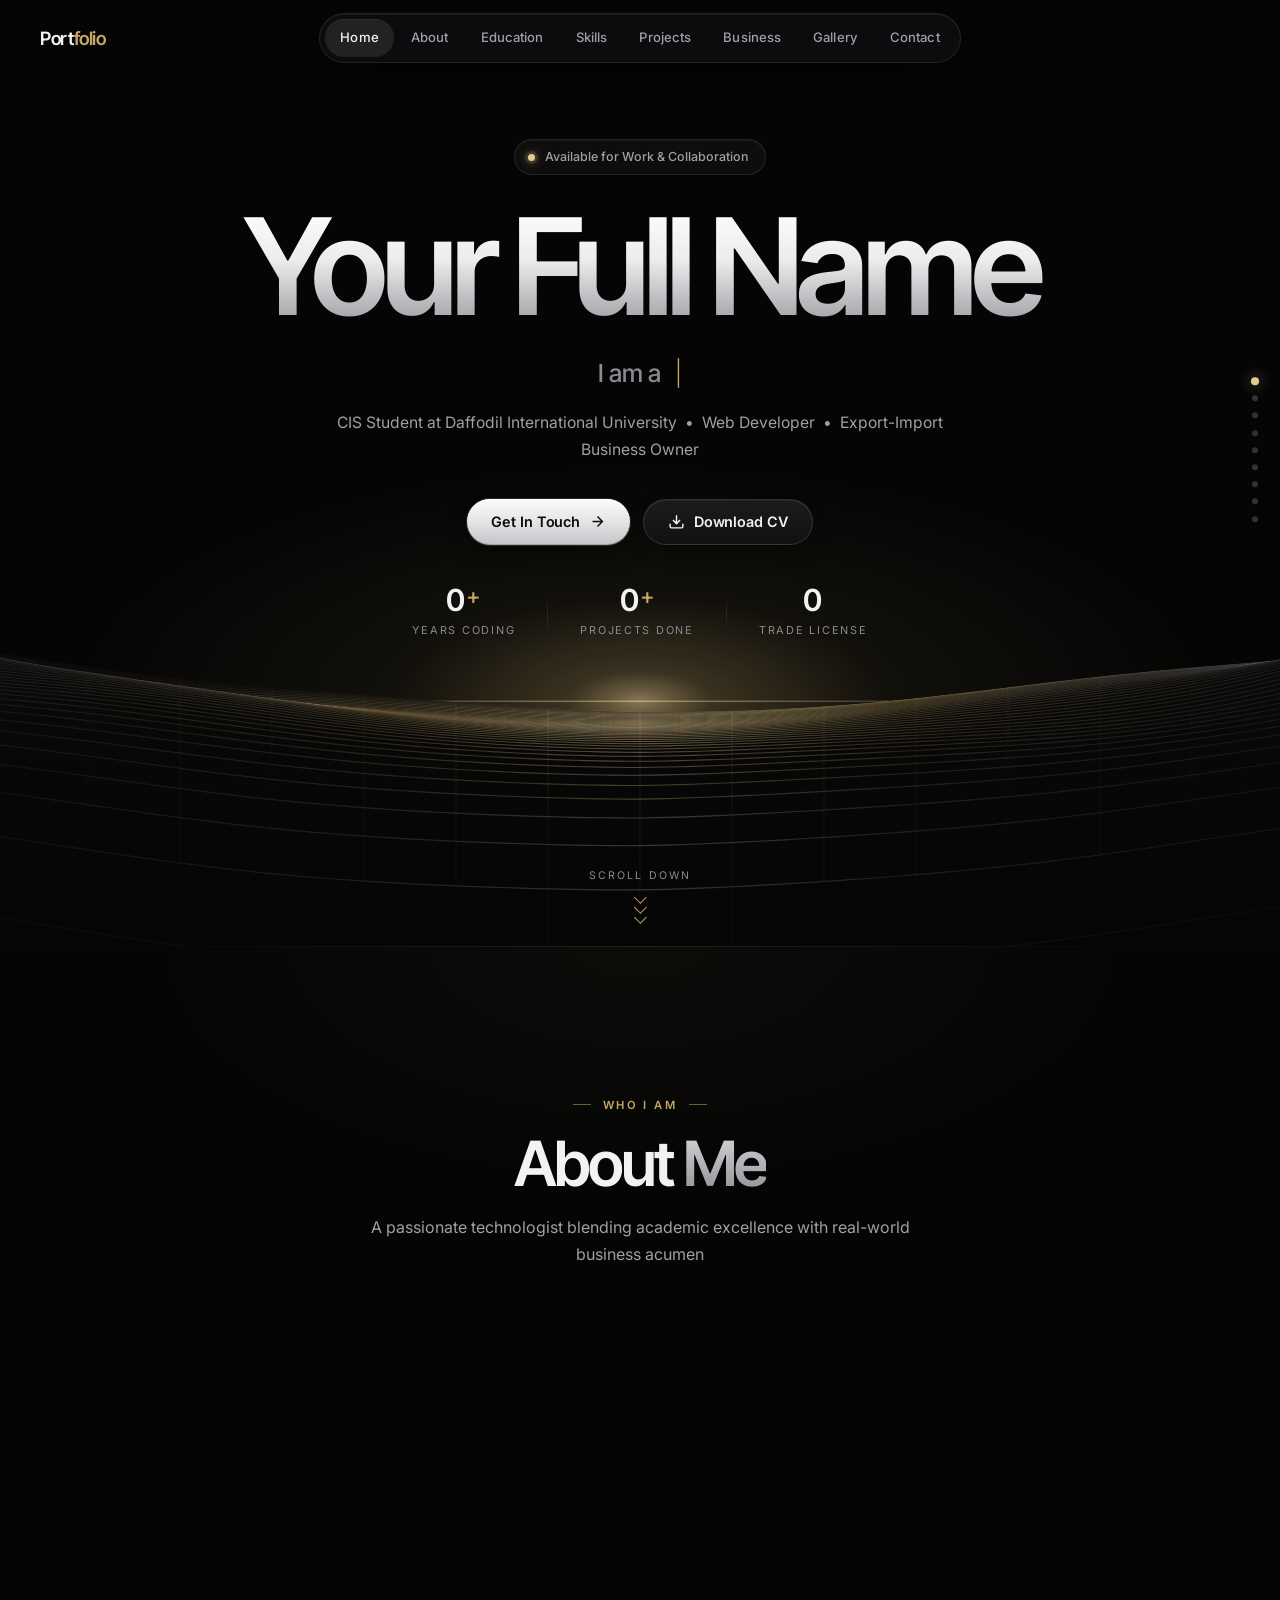
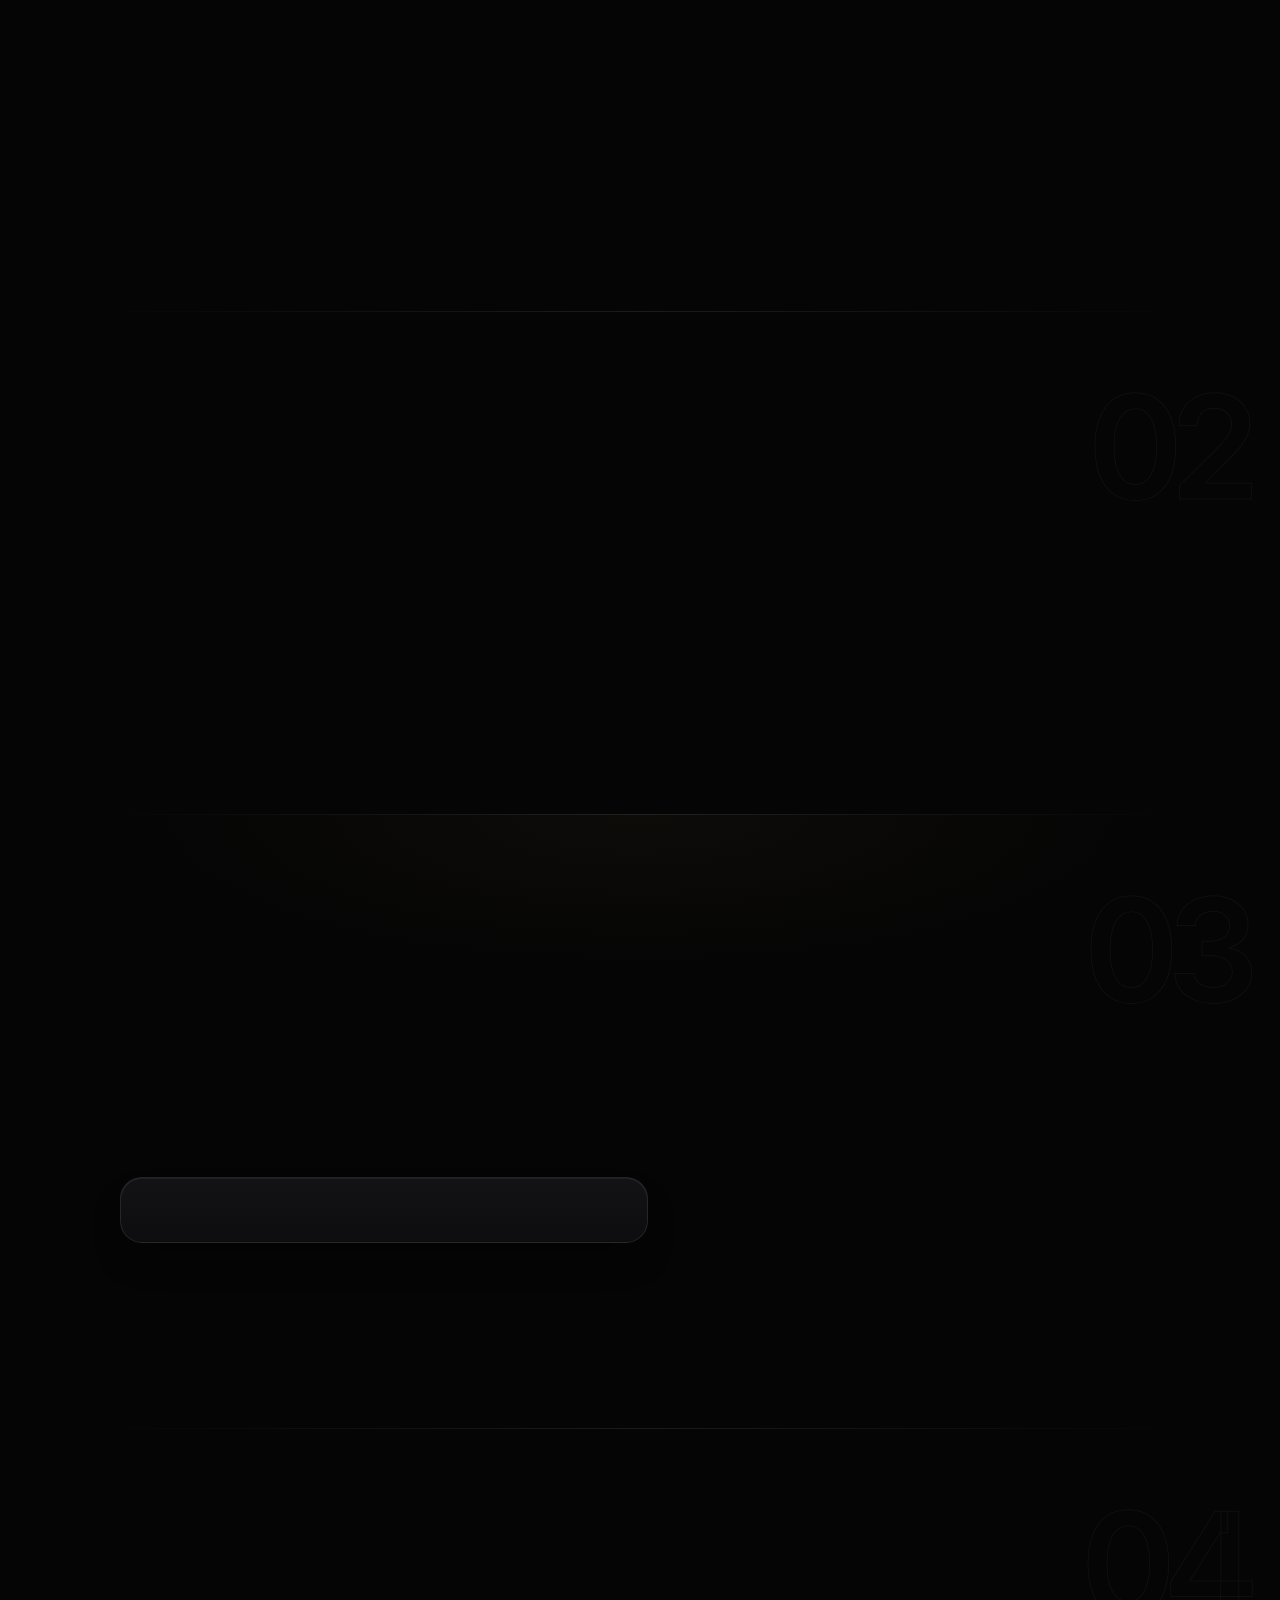
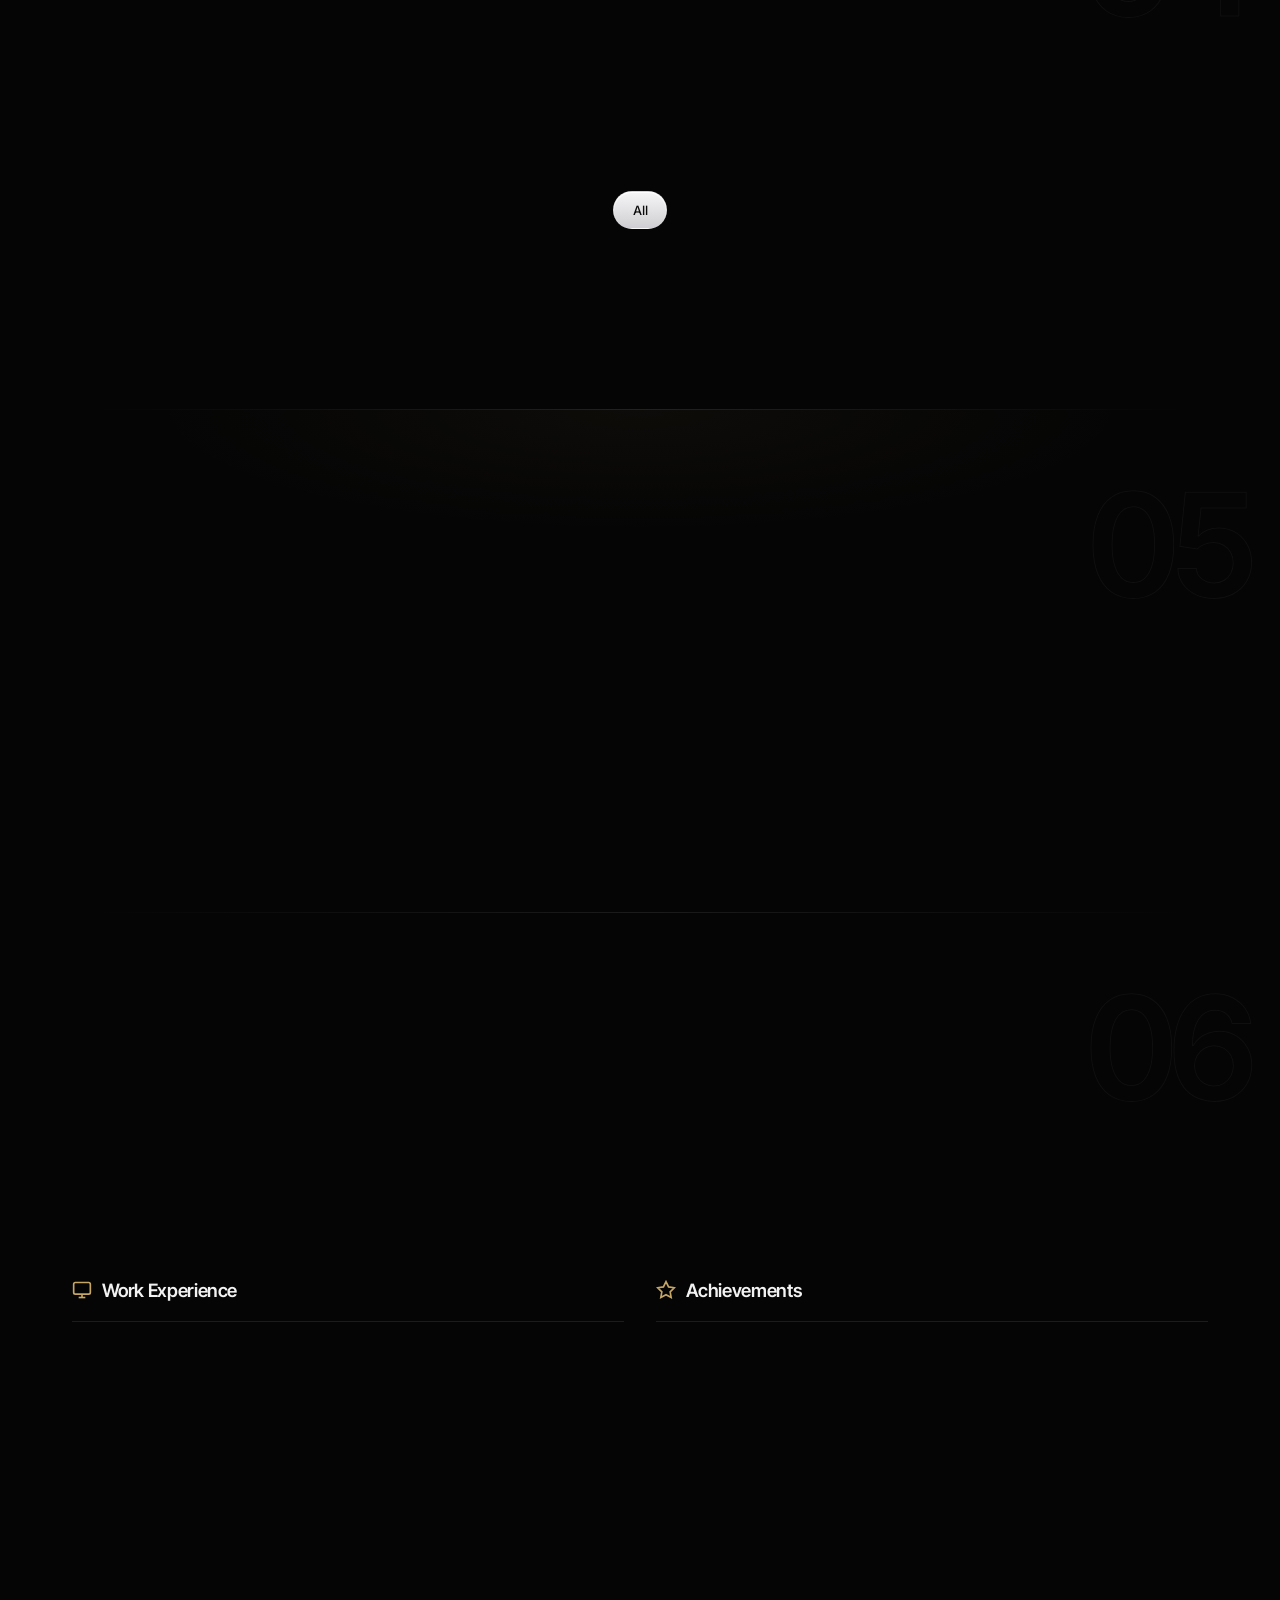
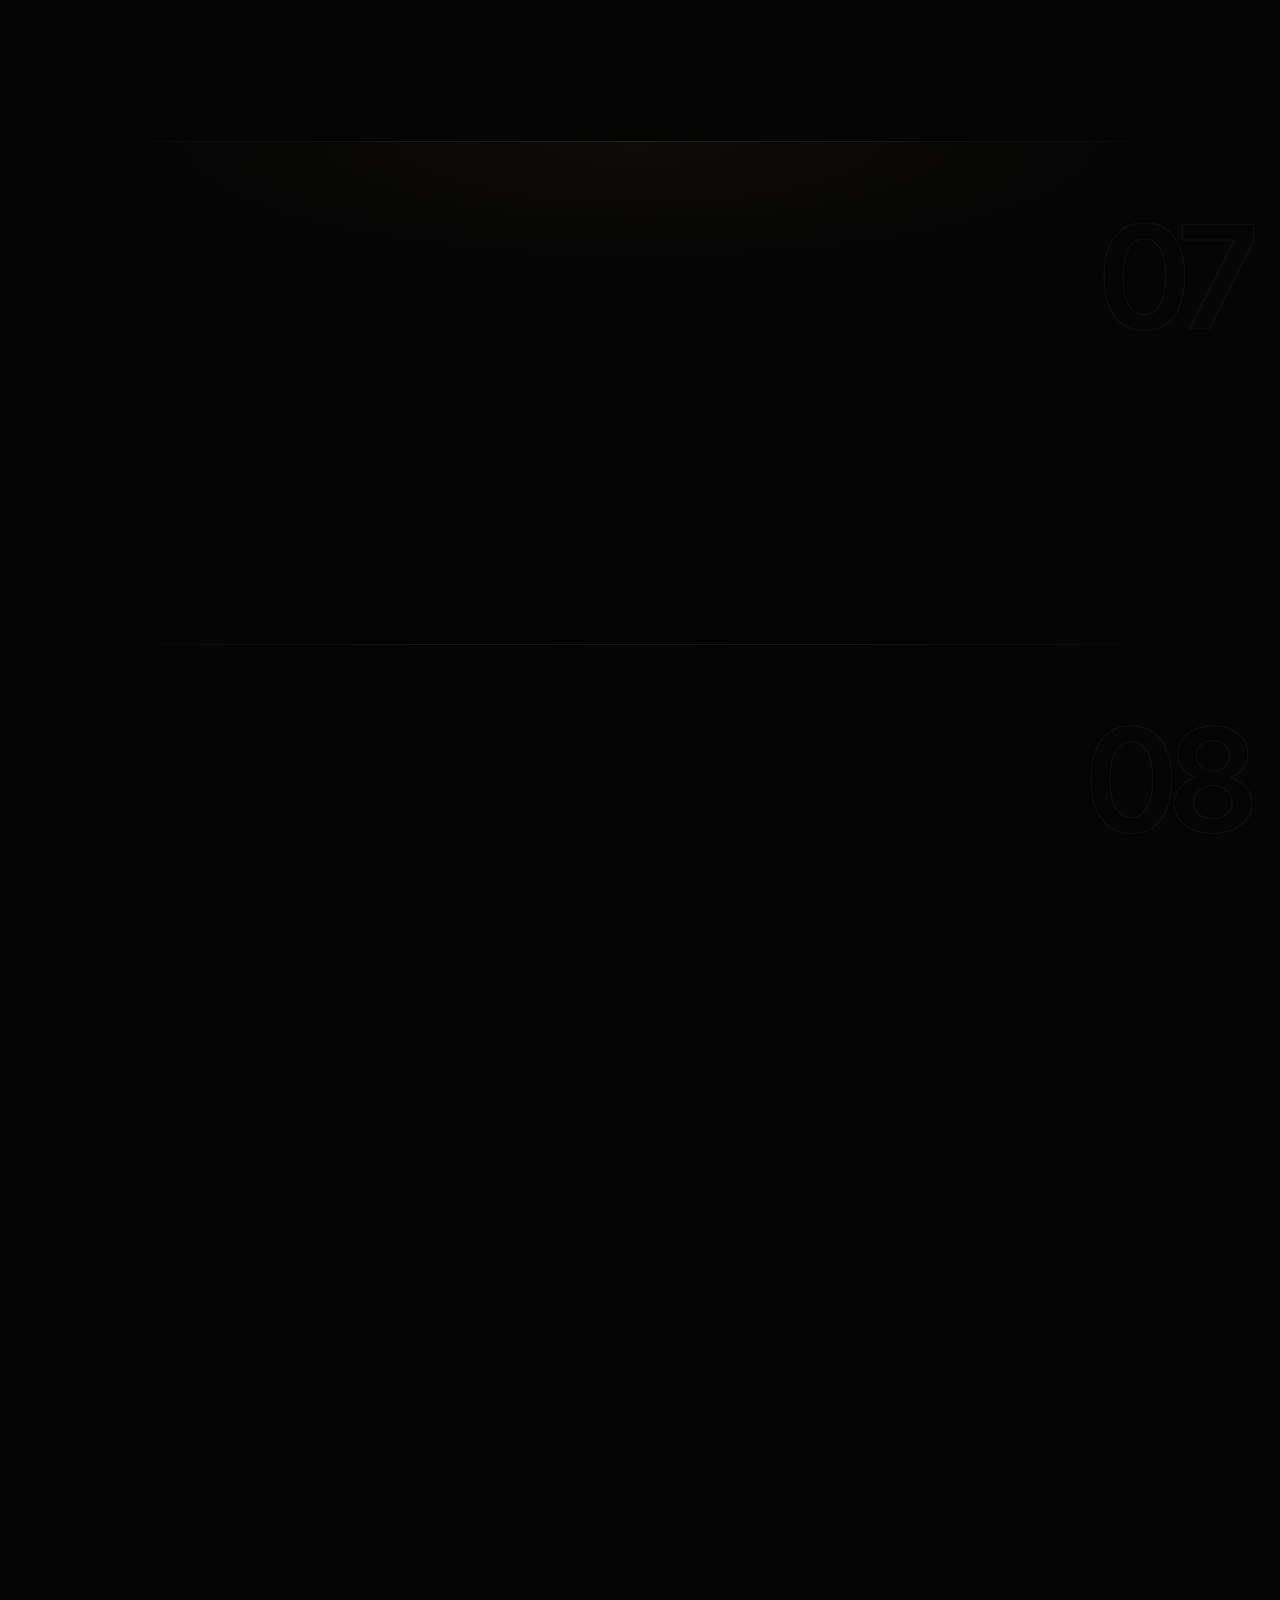
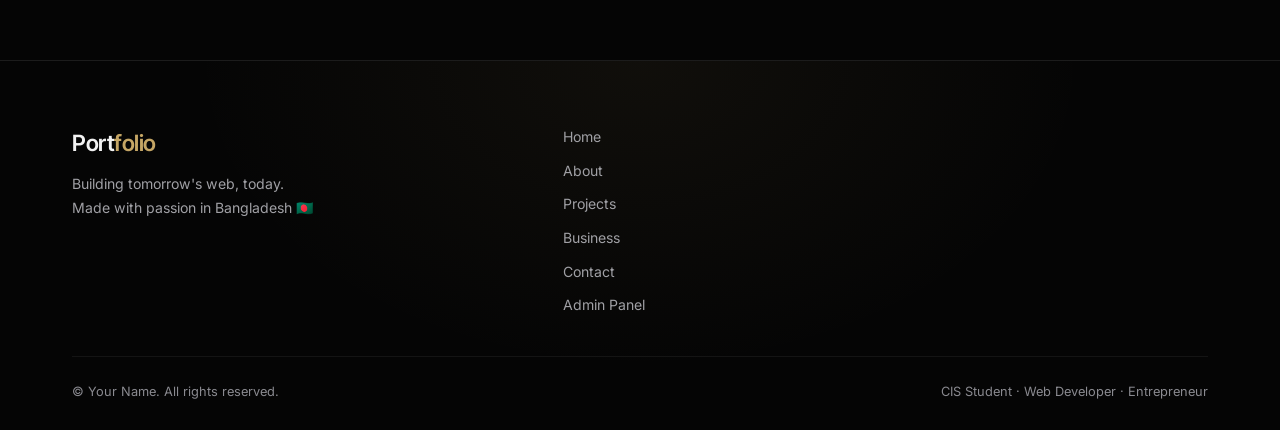
==== commit ce8f9617: "feat: black-and-gold cinematic redesign with 3D hero and portfolio showcase - Retheme site to near-b" ====
--- a/index.html
+++ b/index.html
@@ -5,13 +5,18 @@
   <meta name="viewport" content="width=device-width, initial-scale=1.0">
   <meta name="description" content="Professional portfolio of a CIS student at Daffodil International University — Web Developer & Export-Import Business Owner.">
   <title>Portfolio — CIS Student & Web Developer</title>
+  <meta name="theme-color" content="#050505">
+  <meta name="color-scheme" content="dark">
+
+  <!-- Reveal animations only hide content once JS is known to be running -->
+  <script>document.documentElement.classList.add('js');</script>
 
   <!-- Google Fonts -->
   <link rel="preconnect" href="https://fonts.googleapis.com">
   <link rel="preconnect" href="https://fonts.gstatic.com" crossorigin>
-  <link href="https://fonts.googleapis.com/css2?family=Poppins:wght@300;400;500;600;700;800;900&family=Inter:wght@300;400;500;600&family=Space+Grotesk:wght@400;500;600;700;800&display=swap" rel="stylesheet">
-
-  <link rel="stylesheet" href="css/style.css?v=2">
+  <link href="https://fonts.googleapis.com/css2?family=Inter:wght@300;400;500;600;700&family=Inter+Tight:wght@400;500;600;700;800&display=swap" rel="stylesheet">
+
+  <link rel="stylesheet" href="css/style.css?v=3">
 </head>
 <body>
 
@@ -60,11 +65,10 @@
        HERO SECTION
        ============================================================ -->
   <section id="home" class="hero">
-    <canvas id="particles-canvas"></canvas>
-    <div class="aurora">
-      <div class="aurora-1"></div>
-      <div class="aurora-2"></div>
-      <div class="aurora-3"></div>
+    <!-- Decorative wireframe landscape (canvas), with a static CSS fallback -->
+    <div class="hero-scene" aria-hidden="true">
+      <div class="terrain-fallback"></div>
+      <canvas id="terrain-canvas"></canvas>
     </div>
 
     <div class="hero-content">
@@ -114,6 +118,9 @@
       </div>
     </div>
 
+    <!-- Reserves the lower band of the hero for the landscape so text never sits on the light -->
+    <div class="hero-horizon" id="hero-horizon"></div>
+
     <div class="hero-scroll">
       <div class="scroll-indicator">
         <span>Scroll Down</span>
@@ -258,6 +265,40 @@
         <h2 class="section-title">Featured <span class="gradient-text">Projects</span></h2>
         <p class="section-desc">A selection of work that showcases my skills and creativity</p>
       </div>
+
+      <!-- Signature 3D showcase: a portfolio book that opens into preview panels of the real projects below -->
+      <div class="showcase" id="showcase" hidden>
+        <div class="showcase-stage" id="showcase-stage">
+          <div class="showcase-scene" id="showcase-scene">
+            <div class="showcase-light" aria-hidden="true"></div>
+            <div class="book" aria-hidden="true">
+              <div class="book-face book-back"></div>
+              <div class="book-face book-edge book-edge-right"></div>
+              <div class="book-face book-edge book-edge-bottom"></div>
+              <div class="book-face book-edge book-edge-top"></div>
+              <div class="book-face book-spine"><span id="book-spine-name"></span></div>
+              <div class="book-face book-page">
+                <span class="book-page-label">Selected Work</span>
+                <ol class="book-toc" id="book-toc"></ol>
+              </div>
+              <div class="book-cover">
+                <div class="book-cover-front">
+                  <span class="book-mono" id="book-mono"></span>
+                  <span class="book-kicker">Portfolio</span>
+                  <span class="book-name" id="book-name"></span>
+                  <span class="book-role" id="book-role"></span>
+                </div>
+                <div class="book-cover-inside"></div>
+              </div>
+            </div>
+            <ul class="showcase-panels" id="showcase-panels" aria-label="Project previews"></ul>
+          </div>
+        </div>
+        <button type="button" class="showcase-toggle" id="showcase-toggle">
+          <span class="showcase-toggle-label">Open portfolio</span>
+        </button>
+      </div>
+
       <div class="projects-filter" id="projects-filter">
         <button class="filter-btn active" data-filter="all">All</button>
       </div>
@@ -338,9 +379,9 @@
 
   <!-- Lightbox -->
   <div class="lightbox" id="lightbox">
-    <button class="lightbox-close" id="lightbox-close">✕</button>
-    <button class="lightbox-prev"  id="lightbox-prev">‹</button>
-    <button class="lightbox-next"  id="lightbox-next">›</button>
+    <button type="button" class="lightbox-close" id="lightbox-close" aria-label="Close image">✕</button>
+    <button type="button" class="lightbox-prev"  id="lightbox-prev" aria-label="Previous image">‹</button>
+    <button type="button" class="lightbox-next"  id="lightbox-next" aria-label="Next image">›</button>
     <div class="lightbox-content">
       <img id="lightbox-img" src="" alt="Gallery Image">
       <div class="lightbox-info">
@@ -471,6 +512,6 @@
 
   <!-- Scripts -->
   <script src="js/data.js?v=4"></script>
-  <script src="js/main.js?v=5"></script>
+  <script src="js/main.js?v=6"></script>
 </body>
 </html>
--- a/css/style.css
+++ b/css/style.css
@@ -1,81 +1,88 @@
 /* ============================================================
    style.css — Main Portfolio Styles
+   Black / charcoal surfaces, champagne-gold light, oversized type.
    ============================================================ */
 
 /* ---------- Reset & Base ---------- */
 *,*::before,*::after{box-sizing:border-box;margin:0;padding:0}
-html{scroll-behavior:smooth;overflow-x:hidden}
+html{scroll-behavior:smooth;overflow-x:hidden;-webkit-text-size-adjust:100%}
 body{
-  font-family:'Poppins',sans-serif;
-  background:#030712;
-  color:#f1f5f9;
+  font-family:'Inter',system-ui,-apple-system,'Segoe UI',sans-serif;
+  background:var(--bg);
+  color:var(--text);
   overflow-x:hidden;
-  cursor:none;
-  line-height:1.6;
+  line-height:1.65;
+  -webkit-font-smoothing:antialiased;
+  -moz-osx-font-smoothing:grayscale;
 }
 a{text-decoration:none;color:inherit}
 img{max-width:100%;display:block}
-ul{list-style:none}
-button{cursor:none;border:none;background:none;font-family:inherit}
+ul,ol{list-style:none}
+button{cursor:pointer;border:none;background:none;font-family:inherit;color:inherit}
 input,textarea,select{font-family:inherit}
 svg{flex-shrink:0}
-
-/* ---------- CSS Variables ---------- */
+::selection{background:rgba(197,166,101,.35);color:#fff}
+
+/* ---------- Design Tokens ---------- */
 :root{
-  --bg:         #030712;
-  --bg2:        #0f172a;
-  --bg3:        #1e293b;
-  --card:       rgba(255,255,255,0.025);
-  --card-h:     rgba(255,255,255,0.055);
-  --border:     rgba(255,255,255,0.07);
-  --border-h:   rgba(124,58,237,0.45);
-  --primary:    #7c3aed;
-  --primary-l:  #a78bfa;
-  --primary-bg: rgba(124,58,237,0.12);
-  --gold:       #f59e0b;
-  --teal:       #06b6d4;
-  --pink:       #ec4899;
-  --success:    #22c55e;
-  --danger:     #ef4444;
-  --text:       #f8fafc;
-  --text2:      #cbd5e1;
-  --text3:      #64748b;
+  --bg:         #050505;
+  --bg2:        #08080a;
+  --bg3:        #161619;
+  --surface:    #101012;
+  --surface-2:  #141417;
+  --card:       linear-gradient(180deg,#131316 0%,#0d0d0f 100%);
+  --card-h:     linear-gradient(180deg,#17171a 0%,#0f0f11 100%);
+  --border:     rgba(255,255,255,0.09);
+  --border-s:   rgba(255,255,255,0.06);
+  --border-h:   rgba(197,166,101,0.42);
+  --gold:       #C5A665;
+  --gold-l:     #E4CB93;
+  --gold-d:     #8C7442;
+  --gold-bg:    rgba(197,166,101,0.09);
+  --success:    #7fc99a;
+  --danger:     #e5807a;
+  --text:       #F2F2F2;
+  --text2:      #A0A0A5;
+  --text3:      #8A8A90;
   --radius:     16px;
-  --radius-sm:  8px;
-  --radius-xs:  4px;
+  --radius-lg:  22px;
+  --radius-sm:  10px;
+  --radius-xs:  6px;
   --radius-full:9999px;
-  --shadow:     0 4px 32px rgba(0,0,0,0.5);
-  --shadow-lg:  0 8px 56px rgba(0,0,0,0.6);
-  --glow:       0 0 40px rgba(124,58,237,0.3);
-  --t:          0.3s cubic-bezier(.4,0,.2,1);
-  --nav-h:      70px;
-}
+  --shadow:     0 20px 40px -20px rgba(0,0,0,.7);
+  --shadow-lg:  0 30px 70px -20px rgba(0,0,0,.85);
+  --edge:       inset 0 1px 0 rgba(255,255,255,.055);
+  --glow:       0 0 0 1px rgba(197,166,101,.18),0 24px 60px -24px rgba(197,166,101,.28);
+  --t:          0.35s cubic-bezier(.2,.7,.2,1);
+  --nav-h:      76px;
+  --display:    'Inter Tight','Inter',system-ui,sans-serif;
+}
+
+/* ---------- Focus ---------- */
+:focus-visible{outline:2px solid var(--gold-l);outline-offset:3px}
+[tabindex="-1"]:focus:not(:focus-visible){outline:none}
 
 /* ---------- Scrollbar ---------- */
-::-webkit-scrollbar{width:5px}
+::-webkit-scrollbar{width:8px}
 ::-webkit-scrollbar-track{background:var(--bg)}
-::-webkit-scrollbar-thumb{background:var(--primary);border-radius:99px}
-
-/* ---------- Custom Cursor ---------- */
-.cursor-dot{
-  position:fixed;width:8px;height:8px;background:var(--primary-l);
-  border-radius:50%;pointer-events:none;z-index:9999;
-  transform:translate(-50%,-50%);transition:transform .1s,width .2s,height .2s;
-}
+::-webkit-scrollbar-thumb{background:#2a2a2e;border-radius:99px;border:2px solid var(--bg)}
+::-webkit-scrollbar-thumb:hover{background:var(--gold-d)}
+
+/* ---------- Cursor follower (native cursor stays visible) ---------- */
+.cursor-dot{display:none}
 .cursor-outline{
-  position:fixed;width:36px;height:36px;border:1.5px solid var(--primary);
+  position:fixed;width:30px;height:30px;border:1px solid rgba(197,166,101,.45);
   border-radius:50%;pointer-events:none;z-index:9998;
-  transform:translate(-50%,-50%);transition:transform .15s ease,width .2s,height .2s,border-color .2s;
-}
-.cursor-dot,.cursor-outline{visibility:hidden}
-body.cursor-ready .cursor-dot,body.cursor-ready .cursor-outline{visibility:visible}
-.cursor-dot.active{transform:translate(-50%,-50%) scale(0.4)}
-.cursor-outline.active{width:56px;height:56px;border-color:var(--gold);opacity:.6}
+  transform:translate(-50%,-50%);transition:width .25s,height .25s,border-color .25s,background-color .25s;
+}
+.cursor-outline{visibility:hidden}
+body.cursor-ready .cursor-outline{visibility:visible}
+.cursor-outline.active{width:48px;height:48px;border-color:rgba(228,203,147,.7);background:rgba(197,166,101,.06)}
 
 /* ---------- Scroll Progress ---------- */
 .scroll-progress{
-  position:fixed;top:0;left:0;height:3px;width:0;
-  background:linear-gradient(90deg,var(--primary),var(--teal));
+  position:fixed;top:0;left:0;height:2px;width:0;
+  background:linear-gradient(90deg,transparent,var(--gold) 40%,var(--gold-l));
   z-index:9997;transition:width .05s linear;
 }
 
@@ -83,222 +90,250 @@
 #preloader{
   position:fixed;inset:0;background:var(--bg);z-index:9996;
   display:flex;align-items:center;justify-content:center;
-  flex-direction:column;gap:20px;
-  transition:opacity .5s ease,visibility .5s ease;
+  flex-direction:column;gap:18px;
+  transition:opacity .45s ease,visibility .45s ease;
 }
 #preloader.hidden{opacity:0;visibility:hidden}
 .loader-ring{
-  width:60px;height:60px;border:3px solid var(--border);
-  border-top-color:var(--primary);border-radius:50%;
-  animation:spin .9s linear infinite;
-}
-.loader-text{font-size:.85rem;color:var(--text3);letter-spacing:.1em}
+  width:44px;height:44px;border:1px solid var(--border);
+  border-top-color:var(--gold);border-radius:50%;
+  animation:spin 1s linear infinite;
+}
+.loader-text{font-size:.72rem;color:var(--text3);letter-spacing:.24em;text-transform:uppercase}
 @keyframes spin{to{transform:rotate(360deg)}}
 
 /* ---------- Navigation ---------- */
 .navbar{
   position:fixed;top:0;left:0;right:0;z-index:999;
-  padding:0 2rem;height:var(--nav-h);
+  height:var(--nav-h);padding:0 1.5rem;
   display:flex;align-items:center;
-  transition:var(--t);
-}
-.navbar.scrolled{
-  background:rgba(3,7,18,0.85);backdrop-filter:blur(20px);
-  -webkit-backdrop-filter:blur(20px);
-  border-bottom:1px solid var(--border);
-  box-shadow:0 4px 30px rgba(0,0,0,0.4);
-}
+  pointer-events:none;
+}
+.navbar::before{
+  content:'';position:absolute;inset:0 0 -24px;z-index:-1;pointer-events:none;
+  background:linear-gradient(180deg,rgba(5,5,5,.92),rgba(5,5,5,.6) 55%,transparent);
+  opacity:0;transition:opacity var(--t);
+}
+.navbar.scrolled::before{opacity:1}
 .nav-container{
-  max-width:1280px;width:100%;margin:0 auto;
-  display:flex;align-items:center;justify-content:space-between;
-}
-.logo-text{font-family:'Space Grotesk',sans-serif;font-size:1.4rem;font-weight:700;color:var(--text)}
-.logo-text .accent{color:var(--primary-l)}
-.nav-menu{display:flex;align-items:center;gap:0}
+  max-width:1200px;width:100%;margin:0 auto;
+  display:grid;grid-template-columns:minmax(max-content,1fr) auto minmax(0,1fr);
+  align-items:center;gap:1rem;
+}
+.nav-logo,.nav-menu,.nav-toggle{pointer-events:auto}
+.nav-logo{justify-self:start}
+.logo-text{
+  font-family:var(--display);font-size:1.15rem;font-weight:600;letter-spacing:-.02em;color:var(--text);
+}
+.logo-text .accent{color:var(--gold)}
+.nav-menu{
+  grid-column:2;display:flex;align-items:center;gap:2px;
+  padding:5px;border-radius:var(--radius-full);
+  background:rgba(16,16,18,.72);
+  border:1px solid var(--border);
+  box-shadow:0 12px 32px -12px rgba(0,0,0,.7),var(--edge);
+  -webkit-backdrop-filter:blur(16px) saturate(140%);backdrop-filter:blur(16px) saturate(140%);
+}
 .nav-link{
-  padding:.5rem 1rem;font-size:.85rem;font-weight:500;
-  color:var(--text2);position:relative;transition:var(--t);
-  letter-spacing:.02em;
-}
-.nav-link::after{
-  content:'';position:absolute;bottom:-2px;left:50%;right:50%;
-  height:2px;background:var(--primary);border-radius:99px;
-  transition:left .3s ease,right .3s ease;
-}
-.nav-link:hover,.nav-link.active{color:var(--text)}
-.nav-link:hover::after,.nav-link.active::after{left:1rem;right:1rem}
-.admin-link{
-  margin-left:.5rem;background:var(--primary-bg);color:var(--primary-l)!important;
-  border:1px solid rgba(124,58,237,.3);border-radius:var(--radius-full);
-  padding:.4rem 1.1rem!important;font-size:.8rem!important;
-}
-.admin-link:hover{background:var(--primary);color:#fff!important}
-.admin-link::after{display:none!important}
-.nav-toggle{display:none;flex-direction:column;gap:5px;cursor:none}
-.nav-toggle span{display:block;width:24px;height:2px;background:var(--text2);border-radius:99px;transition:var(--t)}
-.nav-toggle[aria-expanded="true"] span:nth-child(1){transform:rotate(45deg) translate(5px,5px)}
-.nav-toggle[aria-expanded="true"] span:nth-child(2){opacity:0}
-.nav-toggle[aria-expanded="true"] span:nth-child(3){transform:rotate(-45deg) translate(5px,-5px)}
+  display:block;padding:.5rem .95rem;border-radius:var(--radius-full);
+  font-size:.82rem;font-weight:500;letter-spacing:.005em;
+  color:var(--text2);transition:color var(--t),background-color var(--t);
+}
+.nav-link:hover{color:var(--text);background:rgba(255,255,255,.05)}
+.nav-link.active{color:var(--text);background:rgba(255,255,255,.09);box-shadow:var(--edge)}
+.admin-link{color:var(--gold)!important}
+.nav-toggle{display:none}
 
 /* ---------- Buttons ---------- */
 .btn{
-  display:inline-flex;align-items:center;gap:.5rem;
-  padding:.75rem 1.75rem;border-radius:var(--radius-full);
-  font-size:.9rem;font-weight:600;transition:var(--t);
-  position:relative;overflow:hidden;
+  display:inline-flex;align-items:center;justify-content:center;gap:.55rem;
+  min-height:46px;padding:.75rem 1.5rem;border-radius:var(--radius-full);
+  font-size:.9rem;font-weight:600;letter-spacing:-.005em;line-height:1.2;
+  transition:transform var(--t),box-shadow var(--t),background var(--t),border-color var(--t),color var(--t);
+  position:relative;overflow:hidden;isolation:isolate;
 }
 .btn::before{
-  content:'';position:absolute;inset:0;
-  background:rgba(255,255,255,.08);opacity:0;transition:var(--t);
+  content:'';position:absolute;inset:0;z-index:-1;opacity:0;transition:opacity var(--t);
+  background:linear-gradient(120deg,transparent 30%,rgba(255,255,255,.18) 50%,transparent 70%);
 }
 .btn:hover::before{opacity:1}
-.btn svg{width:18px;height:18px}
-.btn-primary{background:linear-gradient(135deg,var(--primary),#5b21b6);color:#fff;box-shadow:0 4px 20px rgba(124,58,237,.35)}
-.btn-primary:hover{transform:translateY(-2px);box-shadow:0 8px 32px rgba(124,58,237,.5)}
-.btn-secondary{background:var(--card);color:var(--text);border:1px solid var(--border)}
-.btn-secondary:hover{border-color:var(--primary);color:var(--primary-l);transform:translateY(-2px)}
-.btn-outline{background:transparent;color:var(--primary-l);border:1.5px solid var(--primary)}
-.btn-outline:hover{background:var(--primary);color:#fff;transform:translateY(-2px)}
-.btn-full{width:100%;justify-content:center}
-.btn-lg{padding:1rem 2.5rem;font-size:1rem}
-.btn-danger{background:rgba(239,68,68,.15);color:#f87171;border:1px solid rgba(239,68,68,.3)}
-.btn-danger:hover{background:var(--danger);color:#fff}
+.btn svg{width:17px;height:17px}
+/* Light, brushed-metal primary */
+.btn-primary{
+  background:linear-gradient(180deg,#fbfbfb 0%,#e3e3e5 52%,#c4c4c8 100%);
+  color:#0b0b0c;
+  box-shadow:inset 0 1px 0 #fff,inset 0 -1px 0 rgba(0,0,0,.18),0 0 0 1px rgba(255,255,255,.14),0 10px 28px -10px rgba(0,0,0,.8);
+}
+.btn-primary:hover{
+  transform:translateY(-2px);
+  box-shadow:inset 0 1px 0 #fff,inset 0 -1px 0 rgba(0,0,0,.18),0 0 0 1px rgba(228,203,147,.35),0 14px 40px -12px rgba(197,166,101,.45);
+}
+/* Dark charcoal secondary */
+.btn-secondary{
+  background:linear-gradient(180deg,#1b1b1e,#111113);color:var(--text);
+  border:1px solid rgba(255,255,255,.12);box-shadow:var(--edge),0 10px 28px -14px rgba(0,0,0,.9);
+}
+.btn-secondary:hover{border-color:var(--border-h);transform:translateY(-2px)}
+.btn-outline{background:transparent;color:var(--gold-l);border:1px solid rgba(197,166,101,.45)}
+.btn-outline:hover{background:var(--gold-bg);border-color:var(--gold);color:#f3e2b8;transform:translateY(-2px)}
+.btn-full{width:100%}
+.btn-lg{padding:1rem 2.2rem;font-size:.98rem;min-height:52px}
+.btn-danger{background:rgba(229,128,122,.12);color:var(--danger);border:1px solid rgba(229,128,122,.3)}
+.btn-danger:hover{background:rgba(229,128,122,.2)}
 
 /* ---------- Section Commons ---------- */
-.section{padding:110px 0;overflow-x:clip}
+.section{position:relative;padding:clamp(88px,11vw,140px) 0;overflow-x:clip}
+.section::before{
+  content:'';position:absolute;top:0;left:50%;transform:translateX(-50%);
+  width:min(1100px,88%);height:1px;pointer-events:none;
+  background:linear-gradient(90deg,transparent,rgba(255,255,255,.09),transparent);
+}
+.about,.skills,.business,.gallery{
+  background:radial-gradient(55% 35% at 50% 0%,rgba(197,166,101,.045),transparent 70%);
+}
 .container{max-width:1200px;margin:0 auto;padding:0 2rem}
-.section-header{text-align:center;margin-bottom:60px}
+.section-header{text-align:center;margin:0 auto clamp(44px,6vw,68px);max-width:760px}
 .section-tag{
-  display:inline-block;font-size:.78rem;font-weight:600;
-  letter-spacing:.15em;text-transform:uppercase;
-  background:var(--primary-bg);color:var(--primary-l);
-  padding:.35rem 1rem;border-radius:var(--radius-full);
-  border:1px solid rgba(124,58,237,.25);margin-bottom:1rem;
-}
+  display:inline-flex;align-items:center;gap:.7rem;
+  font-size:.7rem;font-weight:600;letter-spacing:.22em;text-transform:uppercase;
+  color:var(--gold);margin-bottom:1.1rem;
+}
+.section-tag::before,.section-tag::after{content:'';width:18px;height:1px;background:currentColor;opacity:.55}
 .section-title{
-  font-family:'Space Grotesk',sans-serif;font-size:clamp(2rem,4vw,3rem);
-  font-weight:700;line-height:1.2;margin-bottom:1rem;
-}
-.section-desc{color:var(--text3);font-size:1rem;max-width:560px;margin:0 auto}
+  font-family:var(--display);font-size:clamp(2.2rem,5.2vw,3.9rem);
+  font-weight:600;line-height:1.04;letter-spacing:-.045em;margin-bottom:1.1rem;
+  color:var(--text);
+}
+.section-desc{color:var(--text2);font-size:1rem;max-width:540px;margin:0 auto;line-height:1.7}
 .gradient-text{
-  background:linear-gradient(135deg,var(--primary-l),var(--teal));
+  background:linear-gradient(180deg,#dcdcdf 0%,#86868c 100%);
   -webkit-background-clip:text;background-clip:text;-webkit-text-fill-color:transparent;
-}
-
-/* Scroll reveal */
-.reveal{opacity:0;transform:translateY(30px);transition:opacity .7s ease,transform .7s ease}
-.reveal.visible{opacity:1;transform:translateY(0)}
-.reveal-left{opacity:0;transform:translateX(-40px);transition:opacity .7s ease,transform .7s ease}
-.reveal-left.visible{opacity:1;transform:translateX(0)}
-.reveal-right{opacity:0;transform:translateX(40px);transition:opacity .7s ease,transform .7s ease}
-.reveal-right.visible{opacity:1;transform:translateX(0)}
+  padding-bottom:.06em;
+}
+
+/* Scroll reveal — only hides content when JS has started (html.js) */
+.js .reveal{opacity:0;transform:translateY(26px);transition:opacity .8s ease,transform .8s cubic-bezier(.2,.7,.2,1)}
+.js .reveal.visible{opacity:1;transform:none}
+.js .reveal-left{opacity:0;transform:translateX(-32px);transition:opacity .8s ease,transform .8s cubic-bezier(.2,.7,.2,1)}
+.js .reveal-left.visible{opacity:1;transform:none}
+.js .reveal-right{opacity:0;transform:translateX(32px);transition:opacity .8s ease,transform .8s cubic-bezier(.2,.7,.2,1)}
+.js .reveal-right.visible{opacity:1;transform:none}
 
 /* ---------- Hero ---------- */
 .hero{
-  position:relative;min-height:100vh;min-height:100svh;display:flex;align-items:center;
-  justify-content:center;overflow:hidden;
-  padding:calc(var(--nav-h) + 2.5rem + env(safe-area-inset-top,0px)) 0 calc(6rem + env(safe-area-inset-bottom,0px));
-}
-#particles-canvas{position:absolute;inset:0;z-index:0}
-.aurora{position:absolute;inset:0;z-index:0;overflow:hidden}
-.aurora-1,.aurora-2,.aurora-3{
-  position:absolute;border-radius:50%;filter:blur(80px);opacity:.15;
-  animation:aurora 12s ease-in-out infinite;
-}
-.aurora-1{width:min(600px,120vw);height:min(600px,120vw);background:var(--primary);top:-150px;left:-100px}
-.aurora-2{width:min(500px,100vw);height:min(500px,100vw);background:var(--teal);bottom:-100px;right:-100px;animation-delay:-4s}
-.aurora-3{width:min(400px,80vw);height:min(400px,80vw);background:var(--pink);top:30%;left:50%;animation-delay:-8s}
-@keyframes aurora{
-  0%,100%{transform:scale(1) translate(0,0)}
-  33%{transform:scale(1.1) translate(30px,-30px)}
-  66%{transform:scale(.9) translate(-20px,20px)}
-}
+  position:relative;min-height:100vh;min-height:100svh;
+  display:flex;flex-direction:column;align-items:center;
+  overflow:hidden;background:var(--bg);
+  padding-top:calc(var(--nav-h) + clamp(2.5rem,7vh,5.5rem) + env(safe-area-inset-top,0px));
+}
+.hero-scene{position:absolute;inset:0;z-index:0;pointer-events:none}
+#terrain-canvas{position:absolute;inset:0;width:100%;height:100%;display:block}
+/* Static landscape if canvas never starts */
+.terrain-fallback{
+  position:absolute;left:-30%;right:-30%;bottom:-6%;height:52%;
+  background:
+    repeating-linear-gradient(0deg,rgba(197,166,101,.22) 0 1px,transparent 1px 26px),
+    repeating-linear-gradient(90deg,rgba(160,160,165,.09) 0 1px,transparent 1px 60px);
+  transform:perspective(520px) rotateX(64deg);transform-origin:50% 0;
+  -webkit-mask-image:linear-gradient(180deg,transparent,#000 35%);mask-image:linear-gradient(180deg,transparent,#000 35%);
+}
+.hero-scene::before{
+  content:'';position:absolute;left:50%;bottom:30%;width:min(1100px,140vw);height:340px;
+  transform:translate(-50%,50%);border-radius:50%;
+  background:radial-gradient(closest-side,rgba(240,210,150,.28),rgba(197,166,101,.08) 55%,transparent);
+}
+.hero.terrain-live .terrain-fallback,.hero.terrain-live .hero-scene::before{display:none}
 .hero-content{
   position:relative;z-index:2;text-align:center;
-  max-width:860px;padding:0 2rem;margin:0 auto;
+  width:100%;max-width:1100px;padding:0 2rem;margin:0 auto;
 }
 .hero-badge{
   display:inline-flex;align-items:center;gap:.6rem;
-  background:rgba(34,197,94,.1);border:1px solid rgba(34,197,94,.25);
-  border-radius:var(--radius-full);padding:.4rem 1rem;
-  font-size:.8rem;font-weight:500;color:#4ade80;margin-bottom:1.5rem;
+  background:rgba(255,255,255,.035);border:1px solid var(--border);
+  border-radius:var(--radius-full);padding:.42rem 1rem .42rem .8rem;
+  font-size:.78rem;font-weight:500;color:var(--text2);margin-bottom:1.75rem;
+  box-shadow:var(--edge);
 }
 .badge-dot{
-  width:8px;height:8px;border-radius:50%;background:#4ade80;
-  animation:pulse 2s ease-in-out infinite;
-}
-@keyframes pulse{0%,100%{opacity:1}50%{opacity:.3}}
+  width:7px;height:7px;border-radius:50%;background:var(--gold-l);
+  box-shadow:0 0 0 3px rgba(197,166,101,.18),0 0 12px rgba(228,203,147,.7);
+  animation:pulse 2.4s ease-in-out infinite;
+}
+@keyframes pulse{0%,100%{opacity:1}50%{opacity:.45}}
 .hero-name{
-  font-family:'Space Grotesk',sans-serif;
-  font-size:clamp(2.5rem,6vw,5rem);font-weight:800;
-  line-height:1.1;margin-bottom:.75rem;
-  background:linear-gradient(135deg,#fff 30%,var(--primary-l) 70%,var(--teal));
+  font-family:var(--display);
+  font-size:clamp(3.2rem,10.5vw,8.75rem);font-weight:600;
+  letter-spacing:-.055em;line-height:.95;margin:0 auto 1.1rem;padding-bottom:.06em;
+  background:linear-gradient(180deg,#ffffff 0%,#ececee 42%,#8e8e94 100%);
   -webkit-background-clip:text;background-clip:text;-webkit-text-fill-color:transparent;
+  overflow-wrap:break-word;
 }
 .hero-titles{
-  font-size:clamp(1.1rem,2.5vw,1.6rem);font-weight:500;line-height:1.5;
-  color:var(--text2);margin-bottom:1.25rem;min-height:1.5em;
+  font-family:var(--display);
+  font-size:clamp(1.1rem,2.3vw,1.55rem);font-weight:500;letter-spacing:-.02em;line-height:1.4;
+  color:var(--text2);margin-bottom:1.1rem;min-height:1.4em;
   display:flex;flex-wrap:wrap;align-items:baseline;justify-content:center;gap:0 .3rem;
 }
 .static-text{color:var(--text3)}
-.dynamic-text{color:var(--primary-l);font-weight:600;overflow-wrap:anywhere}
-.cursor-blink{color:var(--gold);animation:blink .7s step-end infinite}
+.dynamic-text{color:var(--gold-l);font-weight:500;overflow-wrap:anywhere}
+.cursor-blink{color:var(--gold);font-weight:300;animation:blink .9s step-end infinite}
 @keyframes blink{0%,100%{opacity:1}50%{opacity:0}}
-.hero-desc{color:var(--text3);font-size:1rem;margin-bottom:2.5rem;line-height:1.8}
-.hero-actions{display:flex;gap:1rem;justify-content:center;flex-wrap:wrap;margin-bottom:3rem}
+.hero-desc{color:var(--text2);font-size:.98rem;max-width:640px;margin:0 auto 2.2rem;line-height:1.75}
+.hero-actions{display:flex;gap:.8rem;justify-content:center;flex-wrap:wrap;margin-bottom:2.5rem}
 .hero-stats{
-  display:flex;align-items:center;justify-content:center;gap:2rem;
-  flex-wrap:wrap;
-}
-.stat{display:flex;flex-direction:column;align-items:center;gap:.25rem}
+  display:inline-flex;align-items:center;justify-content:center;gap:2rem;flex-wrap:wrap;
+}
+.stat{display:grid;grid-template-columns:1fr auto auto 1fr;align-items:start;column-gap:.12rem}
+.stat-num{grid-column:2}
+.stat span:first-of-type + span{grid-column:3}
+.stat-label{grid-column:1/-1;text-align:center;margin-top:.45rem}
 .stat-num{
-  font-family:'Space Grotesk',sans-serif;font-size:2rem;font-weight:700;
+  font-family:var(--display);font-size:1.9rem;font-weight:600;letter-spacing:-.03em;
   color:var(--text);line-height:1;
 }
-.stat span:first-of-type + span{color:var(--gold);font-size:1.5rem}
-.stat-label{font-size:.75rem;color:var(--text3);text-transform:uppercase;letter-spacing:.08em}
-.stat-divider{width:1px;height:40px;background:var(--border)}
+.stat span:first-of-type + span{color:var(--gold);font-size:1.4rem;font-weight:500;line-height:1}
+.stat-label{font-size:.68rem;color:var(--text3);text-transform:uppercase;letter-spacing:.16em}
+.stat-divider{width:1px;height:36px;background:linear-gradient(transparent,var(--border),transparent)}
+/* Reserved band for the landscape: the canvas places its horizon at the top of this */
+.hero-horizon{flex:1 0 clamp(200px,34vh,400px);width:100%;pointer-events:none}
 .hero-scroll{
-  position:absolute;bottom:2rem;left:50%;transform:translateX(-50%);
+  position:absolute;bottom:1.5rem;left:50%;transform:translateX(-50%);
   z-index:2;text-align:center;
 }
-.scroll-indicator{display:flex;flex-direction:column;align-items:center;gap:.6rem;color:var(--text3);font-size:.75rem}
-.scroll-arrow{display:flex;flex-direction:column;align-items:center;gap:2px}
+.scroll-indicator{display:flex;flex-direction:column;align-items:center;gap:.55rem;color:var(--text3);font-size:.66rem;letter-spacing:.2em;text-transform:uppercase}
+.scroll-arrow{display:flex;flex-direction:column;align-items:center;gap:1px}
 .scroll-arrow span{
-  display:block;width:12px;height:12px;border-right:2px solid var(--text3);
-  border-bottom:2px solid var(--text3);transform:rotate(45deg);
-  animation:scrollBounce 1.4s ease-in-out infinite;
+  display:block;width:9px;height:9px;border-right:1px solid var(--gold);
+  border-bottom:1px solid var(--gold);transform:rotate(45deg);
+  animation:scrollBounce 1.6s ease-in-out infinite;
 }
 .scroll-arrow span:nth-child(2){animation-delay:.2s}
 .scroll-arrow span:nth-child(3){animation-delay:.4s}
-@keyframes scrollBounce{0%,100%{opacity:.3}50%{opacity:1}}
+@keyframes scrollBounce{0%,100%{opacity:.2}50%{opacity:.9}}
 
 /* ---------- About ---------- */
-.about{background:var(--bg2)}
-.about-grid{display:grid;grid-template-columns:1fr 1fr;gap:3rem;align-items:center;max-width:1000px;margin:0 auto}
+.about-grid{display:grid;grid-template-columns:1fr 1fr;gap:4rem;align-items:center;max-width:1040px;margin:0 auto}
 .about-image-wrap{position:relative;width:320px;margin:0 auto}
+.about-image-wrap::before{
+  content:'';position:absolute;left:50%;top:50%;width:520px;height:520px;transform:translate(-50%,-50%);
+  background:radial-gradient(closest-side,rgba(197,166,101,.16),transparent);pointer-events:none;
+}
 .profile-ring-wrap{
   position:relative;width:320px;height:320px;border-radius:50%;
-  padding:4px;flex-shrink:0;
-  background:conic-gradient(from 0deg,#7c3aed 0%,#06b6d4 33%,#ec4899 66%,#7c3aed 100%);
-  animation:spin-ring 6s linear infinite;
-  box-shadow:
-    0 0 0 3px rgba(124,58,237,.15),
-    0 0 35px rgba(124,58,237,.65),
-    0 0 70px rgba(124,58,237,.3),
-    0 0 120px rgba(6,182,212,.15),
-    0 30px 70px rgba(0,0,0,.75);
+  padding:2px;flex-shrink:0;
+  background:conic-gradient(from 0deg,#c5a665 0%,#2a2418 22%,#f0dca8 45%,#2a2418 70%,#c5a665 100%);
+  animation:spin-ring 16s linear infinite;
+  box-shadow:0 0 0 10px rgba(255,255,255,.02),0 0 60px rgba(197,166,101,.18),0 40px 80px rgba(0,0,0,.8);
 }
 .profile-ring-wrap::before{
-  content:'';position:absolute;inset:4px;border-radius:50%;
-  background:radial-gradient(ellipse at 35% 25%,#1e293b 0%,#0f172a 55%,#030712 100%);
+  content:'';position:absolute;inset:2px;border-radius:50%;
+  background:radial-gradient(ellipse at 35% 25%,#1a1a1d 0%,#0d0d0f 60%,#050505 100%);
   z-index:0;
 }
 .about-image{
   width:100%;height:100%;border-radius:50%;
-  background:transparent;border:none;
   overflow:hidden;position:relative;z-index:1;
-  animation:counter-spin 6s linear infinite;
+  animation:counter-spin 16s linear infinite;
 }
 .about-image img{width:100%;height:100%;object-fit:cover;object-position:top center}
 .image-placeholder{
@@ -308,505 +343,798 @@
 .image-placeholder svg{width:80px;height:80px}
 .about-image::before{
   content:'';position:absolute;inset:0;
-  background:linear-gradient(160deg,rgba(255,255,255,.06) 0%,transparent 50%,rgba(0,0,0,.25) 100%);
+  background:linear-gradient(160deg,rgba(255,255,255,.07) 0%,transparent 45%,rgba(0,0,0,.35) 100%);
   z-index:2;pointer-events:none;border-radius:50%;
 }
 .about-decorations{position:absolute;inset:0;pointer-events:none}
 .deco-card{
-  position:absolute;background:rgba(15,23,42,.92);backdrop-filter:blur(14px);
-  border:1px solid rgba(124,58,237,.35);border-radius:var(--radius);
-  padding:.65rem 1.1rem;display:flex;align-items:center;gap:.5rem;
-  font-size:.8rem;font-weight:500;color:var(--text2);
-  box-shadow:0 4px 24px rgba(0,0,0,.55),0 0 14px rgba(124,58,237,.2);
+  position:absolute;background:rgba(16,16,18,.88);
+  -webkit-backdrop-filter:blur(14px);backdrop-filter:blur(14px);
+  border:1px solid var(--border);border-radius:var(--radius-full);
+  padding:.55rem 1rem;display:flex;align-items:center;gap:.5rem;
+  font-size:.78rem;font-weight:500;color:var(--text);
+  box-shadow:var(--edge),0 16px 32px -12px rgba(0,0,0,.8);
   pointer-events:auto;
 }
-.deco-card svg{width:16px;height:16px;color:var(--primary-l)}
-.deco-1{top:8%;right:-24px;animation:float 4s ease-in-out infinite}
-.deco-2{bottom:22%;right:-24px;animation:float 4s ease-in-out infinite .8s}
-.deco-3{bottom:4%;left:-10px;animation:float 4s ease-in-out infinite 1.6s}
-@keyframes float{0%,100%{transform:translateY(0)}50%{transform:translateY(-8px)}}
+.deco-card svg{width:15px;height:15px;color:var(--gold)}
+.deco-1{top:8%;right:-28px;animation:float 5s ease-in-out infinite}
+.deco-2{bottom:22%;right:-34px;animation:float 5s ease-in-out infinite .9s}
+.deco-3{bottom:4%;left:-14px;animation:float 5s ease-in-out infinite 1.8s}
+@keyframes float{0%,100%{transform:translateY(0)}50%{transform:translateY(-7px)}}
 @keyframes spin-ring{to{transform:rotate(360deg)}}
 @keyframes counter-spin{to{transform:rotate(-360deg)}}
 .about-greeting{
-  font-family:'Space Grotesk',sans-serif;font-size:1.9rem;font-weight:700;margin-bottom:1.2rem
-}
-.about-bio{color:var(--text2);line-height:1.9;margin-bottom:2rem}
-.about-info-grid{display:grid;grid-template-columns:1fr 1fr;gap:1rem;margin-bottom:2rem}
+  font-family:var(--display);font-size:clamp(1.6rem,3vw,2.2rem);font-weight:600;letter-spacing:-.035em;
+  line-height:1.15;margin-bottom:1.2rem;
+}
+.about-bio{color:var(--text2);line-height:1.85;margin-bottom:2rem}
+.about-info-grid{display:grid;grid-template-columns:1fr 1fr;gap:.8rem;margin-bottom:2rem}
 .info-item{
-  display:flex;align-items:flex-start;gap:.75rem;
-  background:var(--card);border:1px solid var(--border);
-  border-radius:var(--radius);padding:1rem;transition:var(--t);
-}
-.info-item:hover{border-color:var(--border-h);background:var(--card-h)}
-.info-item svg{width:18px;height:18px;color:var(--primary-l);margin-top:2px;flex-shrink:0}
-.info-label{display:block;font-size:.72rem;color:var(--text3);text-transform:uppercase;letter-spacing:.08em;margin-bottom:.2rem}
-.info-value{font-size:.88rem;font-weight:500;color:var(--text)}
-.about-actions{display:flex;gap:1rem;flex-wrap:wrap}
+  display:flex;align-items:flex-start;gap:.75rem;min-width:0;
+  background:var(--card);border:1px solid var(--border);box-shadow:var(--edge);
+  border-radius:var(--radius);padding:1rem;transition:border-color var(--t),transform var(--t);
+}
+.info-item>div{min-width:0}
+.info-item:hover{border-color:var(--border-h)}
+.info-item svg{width:17px;height:17px;color:var(--gold);margin-top:2px;flex-shrink:0}
+.info-label{display:block;font-size:.66rem;color:var(--text3);text-transform:uppercase;letter-spacing:.14em;margin-bottom:.25rem}
+.info-value{font-size:.88rem;font-weight:500;color:var(--text);overflow-wrap:anywhere}
+.about-actions{display:flex;gap:.8rem;flex-wrap:wrap}
 
 /* ---------- Education ---------- */
-.timeline{position:relative;max-width:800px;margin:0 auto}
+.timeline{position:relative;max-width:860px;margin:0 auto}
 .timeline::before{
   content:'';position:absolute;left:50%;top:0;bottom:0;
-  width:2px;background:linear-gradient(to bottom,transparent,var(--primary),transparent);
+  width:1px;background:linear-gradient(to bottom,transparent,rgba(197,166,101,.55) 15%,rgba(197,166,101,.55) 85%,transparent);
   transform:translateX(-50%);
 }
 .timeline-item{
-  display:grid;grid-template-columns:1fr 40px 1fr;
-  gap:0;align-items:start;margin-bottom:3rem;
-}
-.timeline-item:nth-child(even) .tl-content{grid-column:1;order:-1}
-.timeline-item:nth-child(even) .tl-spacer{grid-column:2}
-.timeline-item:nth-child(even) .tl-empty{grid-column:3}
+  display:grid;grid-template-columns:1fr 48px 1fr;
+  gap:0;align-items:start;margin-bottom:2.5rem;
+}
+/* Alternate sides: content left on odd entries, right on even */
+.timeline-item .tl-dot{grid-column:2;grid-row:1}
+.timeline-item:nth-child(odd) .tl-content{grid-column:1;grid-row:1}
+.timeline-item:nth-child(even) .tl-content{grid-column:3;grid-row:1}
 .tl-content{
-  background:var(--card);border:1px solid var(--border);
-  border-radius:var(--radius);padding:1.5rem;
-  transition:var(--t);
-}
-.tl-content:hover{border-color:var(--border-h);transform:translateY(-4px);box-shadow:var(--glow)}
-.tl-dot{
-  width:40px;height:40px;display:flex;align-items:center;justify-content:center;
-}
+  background:var(--card);border:1px solid var(--border);box-shadow:var(--edge),var(--shadow);
+  border-radius:var(--radius-lg);padding:1.6rem;min-width:0;
+  transition:border-color var(--t),transform var(--t),box-shadow var(--t);
+}
+.tl-content:hover{border-color:var(--border-h);transform:translateY(-4px);box-shadow:var(--edge),var(--glow)}
+.tl-dot{width:48px;height:48px;display:flex;align-items:center;justify-content:center}
 .tl-dot-inner{
-  width:16px;height:16px;border-radius:50%;background:var(--primary);
-  border:3px solid var(--bg);box-shadow:0 0 0 2px var(--primary);
-  animation:pulse 2s ease-in-out infinite;
+  width:11px;height:11px;border-radius:50%;background:var(--gold-l);
+  box-shadow:0 0 0 4px var(--bg),0 0 0 5px rgba(197,166,101,.45),0 0 16px rgba(228,203,147,.6);
 }
 .tl-year{
-  font-size:.78rem;font-weight:600;color:var(--primary-l);
-  background:var(--primary-bg);border-radius:var(--radius-full);
-  padding:.25rem .75rem;display:inline-block;margin-bottom:.75rem;
-}
-.tl-degree{font-size:1rem;font-weight:700;margin-bottom:.3rem;color:var(--text)}
-.tl-institution{font-size:.85rem;color:var(--gold);font-weight:500;margin-bottom:.3rem}
-.tl-location{font-size:.78rem;color:var(--text3);margin-bottom:.6rem}
-.tl-grade{font-size:.8rem;color:var(--teal);margin-bottom:.6rem}
-.tl-desc{font-size:.84rem;color:var(--text2);line-height:1.7}
-.tl-empty{background:transparent}
+  font-size:.72rem;font-weight:600;letter-spacing:.06em;color:var(--gold-l);
+  background:var(--gold-bg);border:1px solid rgba(197,166,101,.22);border-radius:var(--radius-full);
+  padding:.22rem .75rem;display:inline-block;margin-bottom:.85rem;
+}
+.tl-degree{font-family:var(--display);font-size:1.08rem;font-weight:600;letter-spacing:-.015em;line-height:1.35;margin-bottom:.35rem;color:var(--text)}
+.tl-institution{font-size:.86rem;color:var(--text);opacity:.85;font-weight:500;margin-bottom:.3rem}
+.tl-location{font-size:.78rem;color:var(--text3);margin-bottom:.4rem}
+.tl-grade{font-size:.8rem;color:var(--gold);margin-bottom:.6rem}
+.tl-desc{font-size:.85rem;color:var(--text2);line-height:1.75}
+.tl-empty{display:none}
 
 /* ---------- Skills ---------- */
-.skills{background:var(--bg2)}
-.skills-container{display:grid;grid-template-columns:1fr 1fr;gap:3rem;max-width:1000px;margin:0 auto}
-.skills-title{font-size:1.1rem;font-weight:600;margin-bottom:1.5rem}
-.skill-bar-wrap{margin-bottom:1.4rem}
-.skill-bar-header{display:flex;justify-content:space-between;margin-bottom:.5rem}
-.skill-bar-name{font-size:.88rem;font-weight:500;color:var(--text2)}
-.skill-bar-pct{font-size:.82rem;font-weight:600;color:var(--primary-l)}
-.skill-bar-track{
-  height:6px;background:var(--border);border-radius:99px;overflow:hidden
-}
+.skills-container{display:grid;grid-template-columns:1.1fr 1fr;gap:2rem;max-width:1040px;margin:0 auto;align-items:start}
+.skills-bars,.tech-stack{
+  background:var(--card);border:1px solid var(--border);box-shadow:var(--edge),var(--shadow);
+  border-radius:var(--radius-lg);padding:2rem;
+}
+.skills-title,.tech-stack h3{
+  font-size:.72rem;font-weight:600;letter-spacing:.2em;text-transform:uppercase;color:var(--gold);
+  margin-bottom:1.6rem;
+}
+.skill-bar-wrap{margin-bottom:1.35rem}
+.skill-bar-wrap:last-child{margin-bottom:0}
+.skill-bar-header{display:flex;justify-content:space-between;gap:1rem;margin-bottom:.55rem}
+.skill-bar-name{font-size:.9rem;font-weight:500;color:var(--text)}
+.skill-bar-pct{font-size:.8rem;font-weight:500;color:var(--text2);font-variant-numeric:tabular-nums}
+.skill-bar-track{height:4px;background:rgba(255,255,255,.07);border-radius:99px;overflow:hidden}
 .skill-bar-fill{
   height:100%;border-radius:99px;width:0;
-  background:linear-gradient(90deg,var(--primary),var(--teal));
-  transition:width 1.2s cubic-bezier(.4,0,.2,1);
-}
-.tech-stack h3{font-size:1.1rem;font-weight:600;margin-bottom:1.5rem}
-.tech-grid{display:flex;flex-wrap:wrap;gap:.6rem}
+  background:linear-gradient(90deg,var(--gold-d),var(--gold) 60%,#f1dfae);
+  box-shadow:0 0 12px rgba(197,166,101,.45);
+  transition:width 1.4s cubic-bezier(.2,.7,.2,1);
+}
+.tech-grid{display:flex;flex-wrap:wrap;gap:.5rem}
 .tech-tag{
-  background:var(--card);border:1px solid var(--border);
-  border-radius:var(--radius-sm);padding:.4rem .85rem;
+  background:rgba(255,255,255,.035);border:1px solid var(--border);
+  border-radius:var(--radius-full);padding:.42rem .9rem;
   font-size:.8rem;font-weight:500;color:var(--text2);
-  transition:var(--t);
-}
-.tech-tag:hover{
-  border-color:var(--primary);color:var(--primary-l);
-  background:var(--primary-bg);transform:translateY(-2px);
-}
+  transition:border-color var(--t),color var(--t),transform var(--t);
+}
+.tech-tag:hover{border-color:var(--border-h);color:var(--gold-l);transform:translateY(-2px)}
+
+/* ---------- Signature Showcase (book → project panels) ---------- */
+.showcase{position:relative;margin:0 auto clamp(3rem,6vw,5rem)}
+.showcase-stage{
+  --s:1;position:relative;height:calc(580px * var(--s));
+  perspective:2200px;perspective-origin:50% 40%;
+}
+.showcase-scene{
+  position:absolute;left:50%;top:50%;width:1180px;height:580px;
+  margin:-290px 0 0 -590px;transform:scale(var(--s));
+  transform-style:preserve-3d;
+}
+.showcase-light{
+  position:absolute;left:50%;top:52%;width:820px;height:560px;
+  transform:translate(-50%,-50%) translateZ(-420px) scale(1.4);border-radius:50%;pointer-events:none;
+  background:radial-gradient(closest-side,rgba(232,196,128,.22),rgba(197,166,101,.08) 50%,transparent 100%);
+  transition:transform 1.1s cubic-bezier(.2,.7,.2,1);
+}
+.showcase.is-open .showcase-light{transform:translate(-50%,-50%) translateX(-140px) translateZ(-420px) scale(1.55)}
+
+/* Book */
+.book{
+  position:absolute;left:50%;top:50%;width:250px;height:330px;margin:-165px 0 0 -125px;
+  transform-style:preserve-3d;
+  transform:rotateX(16deg) rotateY(-28deg) rotateZ(2deg);
+  transition:transform 1.15s cubic-bezier(.2,.7,.2,1);
+}
+.showcase.is-open .book{transform:translateX(-310px) translateY(6px) rotateX(10deg) rotateY(16deg)}
+.book-face{position:absolute}
+.book-back{
+  inset:0;transform:translateZ(-26px);border-radius:4px 12px 12px 4px;
+  background:linear-gradient(135deg,#141416,#0a0a0b);
+  box-shadow:0 50px 90px -20px rgba(0,0,0,.95),0 0 0 1px rgba(197,166,101,.18);
+}
+/* Gilded page block */
+.book-edge-right{
+  top:4px;bottom:4px;right:3px;width:26px;transform-origin:right center;transform:rotateY(-90deg);
+  background:repeating-linear-gradient(90deg,#7d6638 0 1px,#d8bd7f 1px 2px,#a98b51 2px 3px);
+  box-shadow:inset 0 0 8px rgba(0,0,0,.45);
+}
+.book-edge-bottom,.book-edge-top{
+  left:6px;right:3px;height:26px;
+  background:repeating-linear-gradient(0deg,#7d6638 0 1px,#d0b577 1px 2px,#9c8049 2px 3px);
+}
+.book-edge-bottom{bottom:4px;transform-origin:center bottom;transform:rotateX(90deg)}
+.book-edge-top{top:4px;transform-origin:center top;transform:rotateX(-90deg)}
+.book-spine{
+  top:0;bottom:0;left:0;width:26px;transform-origin:left center;transform:rotateY(90deg);
+  background:linear-gradient(90deg,#0b0b0c,#1b1b1e 50%,#0b0b0c);
+  border-top:1px solid rgba(197,166,101,.4);border-bottom:1px solid rgba(197,166,101,.4);
+  display:flex;align-items:center;justify-content:center;overflow:hidden;
+}
+.book-spine span{
+  writing-mode:vertical-rl;transform:rotate(180deg);white-space:nowrap;
+  font-family:var(--display);font-size:.62rem;letter-spacing:.3em;text-transform:uppercase;color:var(--gold);
+}
+.book-page{
+  inset:3px 3px 3px 2px;transform:translateZ(-1px);border-radius:2px 8px 8px 2px;
+  background:linear-gradient(90deg,#0c0c0e,#151518 12%,#121214);
+  border:1px solid rgba(197,166,101,.16);padding:30px 26px;
+  display:flex;flex-direction:column;gap:1rem;
+}
+.book-page-label{font-size:.6rem;letter-spacing:.28em;text-transform:uppercase;color:var(--gold)}
+.book-toc{display:flex;flex-direction:column;gap:.7rem;counter-reset:toc;list-style:none}
+.book-toc li{
+  counter-increment:toc;display:flex;gap:.6rem;align-items:baseline;
+  font-family:var(--display);font-size:.84rem;font-weight:500;letter-spacing:-.01em;line-height:1.3;color:var(--text);
+  padding-bottom:.6rem;border-bottom:1px solid rgba(255,255,255,.06);
+}
+.book-toc li::before{content:counter(toc,decimal-leading-zero);font-size:.62rem;color:var(--gold);letter-spacing:.08em}
+.book-cover{
+  position:absolute;inset:0;transform-origin:left center;transform-style:preserve-3d;
+  transform:translateZ(1px);
+  transition:transform 1.05s cubic-bezier(.3,.6,.2,1) .12s;
+}
+.showcase.is-open .book-cover{transform:translateZ(1px) rotateY(-128deg)}
+.book-cover-front,.book-cover-inside{
+  position:absolute;inset:0;border-radius:3px 12px 12px 3px;
+  -webkit-backface-visibility:hidden;backface-visibility:hidden;
+}
+.book-cover-front{
+  background:
+    radial-gradient(120% 80% at 80% 0%,rgba(255,255,255,.07),transparent 55%),
+    linear-gradient(160deg,#1c1c1f 0%,#0e0e10 55%,#08080a 100%);
+  box-shadow:inset 0 0 0 1px rgba(197,166,101,.35),inset 6px 0 10px -6px rgba(0,0,0,.9);
+  padding:34px 28px;display:flex;flex-direction:column;
+}
+.book-cover-front::before{
+  content:'';position:absolute;inset:14px;border:1px solid rgba(197,166,101,.38);border-radius:2px 8px 8px 2px;pointer-events:none;
+}
+.book-cover-front::after{
+  content:'';position:absolute;left:12px;top:0;bottom:0;width:1px;background:rgba(0,0,0,.6);
+  box-shadow:1px 0 0 rgba(255,255,255,.05);
+}
+.book-mono{
+  width:46px;height:46px;border-radius:50%;display:flex;align-items:center;justify-content:center;
+  border:1px solid rgba(197,166,101,.6);color:var(--gold-l);
+  font-family:var(--display);font-size:.9rem;font-weight:600;letter-spacing:.04em;
+  box-shadow:0 0 18px rgba(197,166,101,.18);
+}
+.book-kicker{margin-top:auto;font-size:.6rem;letter-spacing:.32em;text-transform:uppercase;color:var(--gold)}
+.book-name{
+  margin-top:.55rem;font-family:var(--display);font-size:1.75rem;font-weight:600;line-height:1;letter-spacing:-.04em;
+  background:linear-gradient(180deg,#f6e7c2 0%,#c5a665 55%,#8c7442 100%);
+  -webkit-background-clip:text;background-clip:text;-webkit-text-fill-color:transparent;padding-bottom:.08em;
+}
+.book-role{margin-top:.55rem;font-size:.7rem;line-height:1.45;color:var(--text2)}
+.book-cover-inside{
+  transform:rotateY(180deg);
+  background:linear-gradient(90deg,#141416,#0d0d0f);
+  box-shadow:inset 0 0 0 1px rgba(197,166,101,.2);
+}
+
+/* Panels */
+.showcase-panels{position:absolute;inset:0;transform-style:preserve-3d;list-style:none}
+.panel{
+  position:absolute;left:50%;top:50%;width:300px;margin:-128px 0 0 -150px;
+  transform:translate3d(-310px,0,-60px) rotateY(16deg) scale(.55);
+  opacity:0;visibility:hidden;
+  transition:transform .95s cubic-bezier(.2,.75,.2,1),opacity .5s ease,visibility 0s linear 1s;
+}
+.showcase.is-open .panel{
+  transform:translate3d(var(--tx,0px),var(--ty,0px),calc(var(--tz,0px) + var(--lift,0px))) rotateY(-14deg) rotateX(4deg);
+  opacity:1;visibility:visible;
+  transition:transform .95s cubic-bezier(.2,.75,.2,1),opacity .5s ease,visibility 0s;
+  transition-delay:var(--d,0ms);
+}
+.showcase.is-open.is-settled .panel{transition-delay:0ms}
+.showcase.is-open .panel:hover,.showcase.is-open .panel:focus-within{--lift:60px;z-index:5}
+.panel-link{
+  display:block;border-radius:14px;overflow:hidden;color:var(--text);
+  background:linear-gradient(180deg,#151518,#0c0c0e);
+  border:1px solid var(--border);
+  box-shadow:var(--edge),0 40px 70px -24px rgba(0,0,0,.95),0 0 0 1px rgba(0,0,0,.4);
+  transition:border-color var(--t),box-shadow var(--t);
+}
+.panel-link:hover,.panel-link:focus-visible{
+  border-color:rgba(197,166,101,.5);
+  box-shadow:var(--edge),0 40px 80px -24px rgba(0,0,0,.95),0 0 40px -8px rgba(197,166,101,.35);
+}
+.panel-link:focus-visible{outline:2px solid var(--gold-l);outline-offset:3px}
+.panel-chrome{
+  display:flex;align-items:center;gap:5px;height:28px;padding:0 12px;
+  border-bottom:1px solid var(--border-s);background:rgba(255,255,255,.02);
+}
+.panel-chrome i{width:7px;height:7px;border-radius:50%;background:#2c2c30}
+.panel-url{
+  margin-left:10px;flex:1;min-width:0;height:16px;border-radius:99px;background:rgba(255,255,255,.04);
+  font-size:.58rem;line-height:16px;padding:0 8px;color:var(--text3);
+  white-space:nowrap;overflow:hidden;text-overflow:ellipsis;
+}
+.panel-media{display:block;position:relative;height:156px;overflow:hidden;background:#0b0b0d}
+.panel-media img{width:100%;height:100%;object-fit:cover;filter:saturate(.9) contrast(1.03)}
+.panel-media::after{
+  content:'';position:absolute;inset:0;pointer-events:none;
+  background:linear-gradient(180deg,transparent 55%,rgba(5,5,5,.55));
+}
+/* Procedural preview when a project has no image */
+.panel-mock{
+  position:absolute;inset:0;display:flex;flex-direction:column;gap:9px;padding:14px 16px;
+  background:
+    radial-gradient(70% 90% at 85% 0%,rgba(197,166,101,.2),transparent 60%),
+    linear-gradient(180deg,#121215,#0b0b0d);
+}
+.panel-mock-1{
+  background:
+    radial-gradient(60% 80% at 15% 100%,rgba(197,166,101,.18),transparent 60%),
+    repeating-linear-gradient(90deg,rgba(255,255,255,.035) 0 1px,transparent 1px 26px),
+    linear-gradient(180deg,#111114,#0a0a0c);
+}
+.panel-mock-2{
+  background:
+    radial-gradient(circle at 78% 62%,rgba(228,203,147,.22) 0,rgba(197,166,101,.06) 28%,transparent 46%),
+    linear-gradient(180deg,#131316,#0a0a0c);
+}
+.mock-nav{display:flex;gap:6px}
+.mock-nav i{height:4px;width:22px;border-radius:9px;background:rgba(255,255,255,.12)}
+.mock-nav i:first-child{width:34px;background:rgba(197,166,101,.5)}
+.mock-title{
+  margin-top:6px;max-width:80%;
+  font-family:var(--display);font-size:1.15rem;font-weight:600;letter-spacing:-.035em;line-height:1.05;
+  background:linear-gradient(180deg,#f2f2f2,#8a8a90);
+  -webkit-background-clip:text;background-clip:text;-webkit-text-fill-color:transparent;
+}
+.mock-lines{display:flex;flex-direction:column;gap:5px}
+.mock-lines i{height:4px;border-radius:9px;background:rgba(255,255,255,.08);width:62%}
+.mock-lines i+i{width:44%}
+.mock-tags{display:flex;gap:5px;margin-top:auto;flex-wrap:wrap}
+.mock-tags i{
+  font-style:normal;font-size:.56rem;padding:2px 7px;border-radius:99px;
+  border:1px solid rgba(197,166,101,.3);color:var(--gold-l);
+}
+.panel-meta{display:flex;flex-direction:column;gap:.2rem;padding:.8rem 1rem .95rem}
+.panel-cat{font-size:.6rem;letter-spacing:.2em;text-transform:uppercase;color:var(--gold)}
+.panel-title{font-family:var(--display);font-size:.98rem;font-weight:600;letter-spacing:-.02em;line-height:1.3}
+.panel-cta{font-size:.74rem;color:var(--text2)}
+.showcase-toggle{
+  display:flex;margin:.5rem auto 0;align-items:center;gap:.5rem;
+  padding:.5rem 1.1rem;border-radius:var(--radius-full);min-height:40px;
+  font-size:.76rem;font-weight:500;color:var(--text2);
+  background:rgba(255,255,255,.03);border:1px solid var(--border);
+  transition:color var(--t),border-color var(--t);
+}
+.showcase-toggle::before{content:'';width:6px;height:6px;border-radius:50%;background:var(--gold);box-shadow:0 0 10px var(--gold)}
+.showcase-toggle:hover{color:var(--text);border-color:var(--border-h)}
 
 /* ---------- Projects ---------- */
 .projects-filter{
-  display:flex;flex-wrap:wrap;gap:.6rem;justify-content:center;margin-bottom:2.5rem
+  display:flex;flex-wrap:wrap;gap:.5rem;justify-content:center;margin-bottom:2.5rem
 }
 .filter-btn{
-  padding:.45rem 1.1rem;border-radius:var(--radius-full);font-size:.82rem;
-  font-weight:500;color:var(--text3);border:1px solid var(--border);
-  transition:var(--t);background:var(--card);
-}
-.filter-btn.active,.filter-btn:hover{
-  background:var(--primary);color:#fff;border-color:var(--primary);
+  padding:.5rem 1.15rem;border-radius:var(--radius-full);font-size:.8rem;min-height:38px;
+  font-weight:500;color:var(--text2);border:1px solid var(--border);
+  transition:background var(--t),color var(--t),border-color var(--t);background:rgba(255,255,255,.025);
+}
+.filter-btn:hover{color:var(--text);border-color:rgba(255,255,255,.18)}
+.filter-btn.active{
+  background:linear-gradient(180deg,#f6f6f7,#cfcfd3);color:#0b0b0c;border-color:transparent;
+  box-shadow:inset 0 1px 0 #fff;
 }
 .projects-grid{
-  display:grid;grid-template-columns:repeat(auto-fill,minmax(340px,1fr));gap:1.5rem
+  display:grid;grid-template-columns:repeat(auto-fill,minmax(min(340px,100%),1fr));gap:1.25rem
 }
 .project-card{
   background:var(--card);border:1px solid var(--border);border-radius:var(--radius-lg);
-  overflow:hidden;transition:var(--t);position:relative;
-}
-.project-card:hover{border-color:var(--border-h);transform:translateY(-6px);box-shadow:var(--glow)}
+  box-shadow:var(--edge),var(--shadow);
+  overflow:hidden;transition:border-color var(--t),box-shadow var(--t),transform var(--t),opacity var(--t);position:relative;
+  scroll-margin-top:calc(var(--nav-h) + 24px);
+}
+.project-card:hover{border-color:var(--border-h);box-shadow:var(--edge),var(--glow)}
+.project-card:target,.project-card:focus{border-color:rgba(197,166,101,.6);box-shadow:var(--edge),var(--glow);outline:none}
 .project-img{
-  height:200px;background:linear-gradient(135deg,var(--primary-bg),rgba(6,182,212,.1));
-  position:relative;overflow:hidden;display:flex;align-items:center;justify-content:center;
-}
-.project-img img{width:100%;height:100%;object-fit:cover}
-.project-img-placeholder{color:var(--text3)}
-.project-img-placeholder svg{width:48px;height:48px}
+  height:200px;position:relative;overflow:hidden;display:flex;align-items:center;justify-content:center;
+  background:
+    radial-gradient(70% 90% at 50% 120%,rgba(197,166,101,.18),transparent 65%),
+    repeating-linear-gradient(90deg,rgba(255,255,255,.03) 0 1px,transparent 1px 32px),
+    #0b0b0d;
+  border-bottom:1px solid var(--border-s);
+}
+.project-img img{width:100%;height:100%;object-fit:cover;transition:transform .8s cubic-bezier(.2,.7,.2,1)}
+.project-card:hover .project-img img{transform:scale(1.04)}
+.project-img-placeholder{color:rgba(197,166,101,.55)}
+.project-img-placeholder svg{width:44px;height:44px}
 .project-overlay{
-  position:absolute;inset:0;background:rgba(3,7,18,.85);
-  display:flex;align-items:center;justify-content:center;gap:1rem;
-  opacity:0;transition:var(--t);
-}
-.project-card:hover .project-overlay{opacity:1}
+  position:absolute;inset:0;background:rgba(5,5,5,.72);
+  display:flex;align-items:center;justify-content:center;gap:.8rem;
+  opacity:0;transition:opacity var(--t);
+}
+.project-card:hover .project-overlay,.project-card:focus-within .project-overlay{opacity:1}
 .overlay-btn{
-  width:44px;height:44px;border-radius:50%;background:rgba(255,255,255,.1);
-  border:1px solid rgba(255,255,255,.2);display:flex;align-items:center;justify-content:center;
-  color:#fff;transition:var(--t);
-}
-.overlay-btn:hover{background:var(--primary)}
+  width:46px;height:46px;border-radius:50%;
+  background:linear-gradient(180deg,#f6f6f7,#cfcfd3);color:#0b0b0c;
+  display:flex;align-items:center;justify-content:center;
+  box-shadow:inset 0 1px 0 #fff,0 10px 24px -8px rgba(0,0,0,.8);transition:transform var(--t);
+}
+.overlay-btn:hover{transform:translateY(-2px)}
 .overlay-btn svg{width:18px;height:18px}
 .project-body{padding:1.5rem}
 .project-cat{
-  font-size:.72rem;color:var(--primary-l);text-transform:uppercase;
-  letter-spacing:.1em;font-weight:600;margin-bottom:.5rem;
-}
-.project-title{font-size:1.05rem;font-weight:700;margin-bottom:.6rem}
-.project-desc{font-size:.84rem;color:var(--text2);line-height:1.7;margin-bottom:1rem}
+  font-size:.66rem;color:var(--gold);text-transform:uppercase;
+  letter-spacing:.18em;font-weight:600;margin-bottom:.55rem;
+}
+.project-title{font-family:var(--display);font-size:1.18rem;font-weight:600;letter-spacing:-.02em;line-height:1.3;margin-bottom:.6rem}
+.project-desc{font-size:.86rem;color:var(--text2);line-height:1.75;margin-bottom:1.1rem}
 .project-tags{display:flex;flex-wrap:wrap;gap:.4rem}
 .project-tag{
-  font-size:.72rem;padding:.2rem .6rem;border-radius:var(--radius-xs);
-  background:var(--primary-bg);color:var(--primary-l);font-weight:500;
+  font-size:.72rem;padding:.22rem .65rem;border-radius:var(--radius-full);
+  background:rgba(255,255,255,.04);border:1px solid var(--border-s);color:var(--text2);font-weight:500;
 }
 
 /* ---------- Business ---------- */
-.business{background:var(--bg2)}
 .business-hero{
   background:var(--card);border:1px solid var(--border);border-radius:var(--radius-lg);
+  box-shadow:var(--edge),var(--shadow-lg);
   padding:3rem;display:grid;grid-template-columns:1fr 1fr;gap:3rem;align-items:center;
   margin-bottom:2rem;position:relative;overflow:hidden;
 }
 .business-hero::before{
-  content:'';position:absolute;top:-100px;right:-100px;
-  width:300px;height:300px;border-radius:50%;
-  background:radial-gradient(circle,rgba(124,58,237,.15),transparent 70%);
+  content:'';position:absolute;top:-180px;right:-120px;
+  width:460px;height:460px;border-radius:50%;
+  background:radial-gradient(closest-side,rgba(197,166,101,.16),transparent);
   pointer-events:none;
 }
+.business-hero>*{position:relative;min-width:0}
 .business-badge{
   display:inline-flex;align-items:center;gap:.5rem;
-  background:rgba(245,158,11,.1);border:1px solid rgba(245,158,11,.25);
+  background:var(--gold-bg);border:1px solid rgba(197,166,101,.28);
   border-radius:var(--radius-full);padding:.35rem .9rem;
-  font-size:.78rem;color:var(--gold);font-weight:500;margin-bottom:1rem;
+  font-size:.74rem;color:var(--gold-l);font-weight:500;margin-bottom:1.1rem;
 }
 .business-name{
-  font-family:'Space Grotesk',sans-serif;font-size:2rem;
-  font-weight:700;margin-bottom:.5rem;
-}
-.business-type{font-size:1rem;color:var(--primary-l);font-weight:500;margin-bottom:1rem}
+  font-family:var(--display);font-size:clamp(1.7rem,3.4vw,2.4rem);letter-spacing:-.04em;line-height:1.1;
+  font-weight:600;margin-bottom:.5rem;
+}
+.business-type{font-size:1rem;color:var(--gold);font-weight:500;margin-bottom:1rem}
 .business-license{
-  font-size:.82rem;color:var(--text3);background:var(--bg3);
-  padding:.5rem 1rem;border-radius:var(--radius-sm);display:inline-block;
+  font-size:.8rem;color:var(--text2);background:rgba(255,255,255,.035);border:1px solid var(--border-s);
+  padding:.45rem .9rem;border-radius:var(--radius-sm);display:inline-block;
   margin-bottom:1.25rem;
 }
-.business-desc{color:var(--text2);line-height:1.8;margin-bottom:1.5rem}
-.business-stats-row{display:flex;gap:2rem}
-.biz-stat{text-align:center}
+.business-desc{color:var(--text2);line-height:1.8;margin-bottom:1.6rem}
+.business-stats-row{display:flex;gap:2.5rem}
+.biz-stat{text-align:left}
 .biz-stat-num{
-  font-family:'Space Grotesk',sans-serif;font-size:1.75rem;font-weight:700;
-  color:var(--gold);display:block;
-}
-.biz-stat-label{font-size:.78rem;color:var(--text3)}
+  font-family:var(--display);font-size:2rem;font-weight:600;letter-spacing:-.03em;
+  color:var(--text);display:block;line-height:1.1;
+}
+.biz-stat-label{font-size:.68rem;color:var(--text3);text-transform:uppercase;letter-spacing:.16em}
 .services-grid{
-  display:grid;grid-template-columns:repeat(auto-fill,minmax(min(280px,100%),1fr));gap:1rem
+  display:grid;grid-template-columns:repeat(auto-fill,minmax(min(260px,100%),1fr));gap:.75rem
 }
 .service-card{
-  background:var(--card);border:1px solid var(--border);border-radius:var(--radius);
-  padding:1.25rem;display:flex;align-items:flex-start;gap:.85rem;
-  transition:var(--t);
-}
-.service-card:hover{border-color:var(--border-h);transform:translateY(-3px)}
+  background:rgba(255,255,255,.025);border:1px solid var(--border-s);border-radius:var(--radius);
+  padding:1rem 1.1rem;display:flex;align-items:center;gap:.85rem;
+  transition:border-color var(--t),transform var(--t);
+}
+.service-card:hover{border-color:var(--border-h);transform:translateY(-2px)}
 .service-icon{
-  width:40px;height:40px;border-radius:var(--radius-sm);background:var(--primary-bg);
+  width:36px;height:36px;border-radius:50%;background:var(--gold-bg);border:1px solid rgba(197,166,101,.22);
   display:flex;align-items:center;justify-content:center;flex-shrink:0;
 }
-.service-icon svg{width:20px;height:20px;color:var(--primary-l)}
-.service-title{font-size:.9rem;font-weight:600;color:var(--text)}
+.service-icon svg{width:17px;height:17px;color:var(--gold)}
+.service-title{font-size:.88rem;font-weight:500;color:var(--text);line-height:1.4}
 
 /* ---------- Resume ---------- */
-.resume-grid{display:grid;grid-template-columns:1fr 1fr;gap:3rem;margin-bottom:3rem}
+.resume-grid{display:grid;grid-template-columns:1fr 1fr;gap:2rem;margin-bottom:2.5rem}
+.resume-col{min-width:0}
 .resume-col-title{
-  display:flex;align-items:center;gap:.6rem;font-size:1.1rem;font-weight:700;
-  margin-bottom:1.5rem;padding-bottom:1rem;border-bottom:1px solid var(--border);
-}
-.resume-col-title svg{width:22px;height:22px;color:var(--primary-l)}
+  display:flex;align-items:center;gap:.6rem;
+  font-family:var(--display);font-size:1.15rem;font-weight:600;letter-spacing:-.02em;
+  margin-bottom:1.25rem;padding-bottom:1rem;border-bottom:1px solid var(--border);
+}
+.resume-col-title svg{width:20px;height:20px;color:var(--gold)}
 .resume-entry{
   background:var(--card);border:1px solid var(--border);border-radius:var(--radius);
-  padding:1.25rem;margin-bottom:1rem;transition:var(--t);
+  box-shadow:var(--edge);
+  padding:1.3rem 1.4rem;margin-bottom:.85rem;transition:border-color var(--t);
 }
 .resume-entry:hover{border-color:var(--border-h)}
-.resume-entry-title{font-size:.95rem;font-weight:700;margin-bottom:.25rem}
-.resume-entry-meta{font-size:.8rem;color:var(--text3);margin-bottom:.4rem}
-.resume-entry-company{color:var(--primary-l);font-size:.84rem;font-weight:500}
-.resume-entry-desc{font-size:.83rem;color:var(--text2);line-height:1.7;margin-top:.6rem}
+.resume-entry-title{font-family:var(--display);font-size:1rem;font-weight:600;letter-spacing:-.01em;margin-bottom:.25rem}
+.resume-entry-meta{font-size:.76rem;color:var(--text3);margin-bottom:.4rem;letter-spacing:.04em}
+.resume-entry-company{color:var(--gold);font-size:.84rem;font-weight:500}
+.resume-entry-desc{font-size:.85rem;color:var(--text2);line-height:1.75;margin-top:.6rem}
 .resume-download{
-  text-align:center;background:var(--card);border:1px solid var(--border);
-  border-radius:var(--radius-lg);padding:2.5rem;
-}
-.resume-download p{color:var(--text2);margin-bottom:1.5rem}
+  text-align:center;border:1px solid var(--border);
+  border-radius:var(--radius-lg);padding:2.75rem 2rem;position:relative;overflow:hidden;
+  background:
+    radial-gradient(60% 120% at 50% 120%,rgba(197,166,101,.16),transparent 70%),
+    var(--card);
+  box-shadow:var(--edge),var(--shadow-lg);
+}
+.resume-download p{color:var(--text2);margin:0 auto 1.5rem;max-width:560px}
 
 /* ---------- Gallery ---------- */
-.gallery{background:var(--bg2)}
 .gallery-grid{
-  display:grid;grid-template-columns:repeat(auto-fill,minmax(250px,1fr));
-  gap:1rem;
+  display:grid;grid-template-columns:repeat(auto-fill,minmax(min(250px,100%),1fr));
+  gap:.9rem;
 }
 .gallery-item{
   position:relative;border-radius:var(--radius);overflow:hidden;
-  aspect-ratio:4/3;cursor:none;background:var(--card);
-  border:1px solid var(--border);transition:var(--t);
-}
-.gallery-item:hover{border-color:var(--primary);transform:scale(1.02)}
-.gallery-item img{width:100%;height:100%;object-fit:cover;transition:var(--t)}
-.gallery-item:hover img{transform:scale(1.06)}
+  aspect-ratio:4/3;cursor:pointer;background:var(--surface);
+  border:1px solid var(--border);transition:border-color var(--t),transform var(--t);
+}
+.gallery-item:hover{border-color:var(--border-h);transform:translateY(-3px)}
+.gallery-item img{width:100%;height:100%;object-fit:cover;transition:transform .8s cubic-bezier(.2,.7,.2,1)}
+.gallery-item:hover img{transform:scale(1.05)}
 .gallery-overlay{
-  position:absolute;inset:0;background:rgba(3,7,18,.7);
+  position:absolute;inset:0;background:rgba(5,5,5,.55);
   display:flex;align-items:center;justify-content:center;
-  opacity:0;transition:var(--t);
+  opacity:0;transition:opacity var(--t);
 }
 .gallery-item:hover .gallery-overlay{opacity:1}
-.gallery-overlay svg{width:32px;height:32px;color:#fff}
+.gallery-overlay svg{width:28px;height:28px;color:var(--gold-l)}
 .gallery-caption{
   position:absolute;bottom:0;left:0;right:0;
-  background:linear-gradient(transparent,rgba(0,0,0,.85));
-  padding:.75rem;color:#fff;
-  transform:translateY(100%);transition:var(--t);
+  background:linear-gradient(transparent,rgba(0,0,0,.88));
+  padding:.85rem;color:#fff;
+  transform:translateY(100%);transition:transform var(--t);
 }
 .gallery-item:hover .gallery-caption{transform:translateY(0)}
 .gallery-caption strong{display:block;font-size:.85rem;font-weight:600;margin-bottom:.2rem}
 .gallery-caption span{display:block;font-size:.75rem;color:rgba(255,255,255,.75);line-height:1.4}
 .gallery-empty{
   grid-column:1/-1;text-align:center;padding:4rem;
-  color:var(--text3);font-size:1rem;
+  color:var(--text3);font-size:1rem;border:1px dashed var(--border);border-radius:var(--radius-lg);
 }
 
 /* ---------- Lightbox ---------- */
 .lightbox{
-  position:fixed;inset:0;background:rgba(0,0,0,.95);
+  position:fixed;inset:0;background:rgba(3,3,3,.96);
   z-index:9990;display:flex;align-items:center;justify-content:center;
-  opacity:0;visibility:hidden;transition:var(--t);
+  opacity:0;visibility:hidden;transition:opacity var(--t),visibility var(--t);
 }
 .lightbox.open{opacity:1;visibility:visible}
 .lightbox-content{max-width:90vw;max-height:90vh;text-align:center}
-#lightbox-img{max-width:100%;max-height:75vh;border-radius:var(--radius);object-fit:contain}
-.lightbox-info{margin-top:.75rem}
-#lightbox-title{color:#fff;font-size:1.1rem;font-weight:600;margin-bottom:.25rem}
+#lightbox-img{max-width:100%;max-height:75vh;border-radius:var(--radius);object-fit:contain;box-shadow:0 30px 80px rgba(0,0,0,.8)}
+.lightbox-info{margin-top:.9rem}
+#lightbox-title{color:var(--text);font-family:var(--display);font-size:1.1rem;font-weight:600;margin-bottom:.25rem}
 #lightbox-caption{color:var(--text2);font-size:.9rem}
-.lightbox-close{
-  position:absolute;top:1.5rem;right:1.5rem;
-  width:44px;height:44px;background:rgba(255,255,255,.1);
-  border-radius:50%;color:#fff;font-size:1.2rem;border:1px solid rgba(255,255,255,.2);
-  transition:var(--t);
-}
-.lightbox-close:hover{background:var(--danger)}
-.lightbox-prev,.lightbox-next{
-  position:absolute;top:50%;transform:translateY(-50%);
-  width:52px;height:52px;background:rgba(255,255,255,.1);
-  border-radius:50%;color:#fff;font-size:1.8rem;border:1px solid rgba(255,255,255,.2);
-  transition:var(--t);display:flex;align-items:center;justify-content:center;
-}
+.lightbox-close,.lightbox-prev,.lightbox-next{
+  position:absolute;border-radius:50%;color:var(--text);
+  background:linear-gradient(180deg,#1b1b1e,#111113);border:1px solid rgba(255,255,255,.12);
+  display:flex;align-items:center;justify-content:center;transition:border-color var(--t),color var(--t);
+}
+.lightbox-close{top:1.5rem;right:1.5rem;width:44px;height:44px;font-size:1rem}
+.lightbox-prev,.lightbox-next{top:50%;transform:translateY(-50%);width:52px;height:52px;font-size:1.7rem}
 .lightbox-prev{left:1.5rem}
 .lightbox-next{right:1.5rem}
-.lightbox-prev:hover,.lightbox-next:hover{background:var(--primary)}
+.lightbox-close:hover,.lightbox-prev:hover,.lightbox-next:hover{border-color:var(--border-h);color:var(--gold-l)}
 
 /* ---------- Contact ---------- */
-.contact-grid{display:grid;grid-template-columns:1fr 1fr;gap:3rem;align-items:start;max-width:1000px;margin:0 auto}
-.contact-info h3{font-size:1.5rem;font-weight:700;margin-bottom:.75rem}
+.contact-grid{display:grid;grid-template-columns:1fr 1.1fr;gap:3rem;align-items:start;max-width:1040px;margin:0 auto}
+.contact-info{min-width:0}
+.contact-info h3{font-family:var(--display);font-size:clamp(1.5rem,2.6vw,2rem);font-weight:600;letter-spacing:-.035em;margin-bottom:.75rem}
 .contact-info>p{color:var(--text2);line-height:1.8;margin-bottom:2rem}
-.contact-items{display:flex;flex-direction:column;gap:1rem;margin-bottom:2rem}
+.contact-items{display:flex;flex-direction:column;gap:.75rem;margin-bottom:2rem}
 .contact-item{
-  display:flex;align-items:center;gap:1rem;
-  background:var(--card);border:1px solid var(--border);
-  border-radius:var(--radius);padding:1rem;transition:var(--t);
-}
+  display:flex;align-items:center;gap:1rem;min-width:0;
+  background:var(--card);border:1px solid var(--border);box-shadow:var(--edge);
+  border-radius:var(--radius);padding:.95rem 1rem;transition:border-color var(--t);
+}
+.contact-item>div{min-width:0}
 .contact-item:hover{border-color:var(--border-h)}
 .contact-icon{
-  width:44px;height:44px;background:var(--primary-bg);border-radius:var(--radius-sm);
+  width:42px;height:42px;background:var(--gold-bg);border:1px solid rgba(197,166,101,.22);border-radius:50%;
   display:flex;align-items:center;justify-content:center;flex-shrink:0;
 }
-.contact-icon svg{width:20px;height:20px;color:var(--primary-l)}
-.contact-label{display:block;font-size:.72rem;color:var(--text3);text-transform:uppercase;letter-spacing:.08em;margin-bottom:.2rem}
-.contact-value{font-size:.9rem;font-weight:500;color:var(--text)}
-.social-links{display:flex;gap:.75rem;flex-wrap:wrap;margin-top:1.5rem}
+.contact-icon svg{width:18px;height:18px;color:var(--gold)}
+.contact-label{display:block;font-size:.66rem;color:var(--text3);text-transform:uppercase;letter-spacing:.14em;margin-bottom:.2rem}
+.contact-value{font-size:.9rem;font-weight:500;color:var(--text);overflow-wrap:anywhere}
+.social-links{display:flex;gap:.6rem;flex-wrap:wrap;margin-top:1.5rem}
 .social-link{
-  width:44px;height:44px;border-radius:var(--radius-sm);background:var(--card);
+  width:42px;height:42px;border-radius:50%;
+  background:linear-gradient(180deg,#19191c,#111113);
   border:1px solid var(--border);display:flex;align-items:center;justify-content:center;
-  color:var(--text2);transition:var(--t);
-}
-.social-link:hover{background:var(--primary);border-color:var(--primary);color:#fff;transform:translateY(-3px)}
-.social-link svg{width:20px;height:20px}
+  color:var(--text2);transition:color var(--t),border-color var(--t),transform var(--t);
+}
+.social-link:hover{border-color:var(--border-h);color:var(--gold-l);transform:translateY(-3px)}
+.social-link svg{width:18px;height:18px}
 
 /* Contact Form */
 .contact-form-wrap{
-  background:var(--card);border:1px solid var(--border);
-  border-radius:var(--radius-lg);padding:2.5rem;
-}
-.contact-form{display:flex;flex-direction:column;gap:1.25rem}
+  background:
+    radial-gradient(80% 60% at 100% 0%,rgba(197,166,101,.08),transparent 60%),
+    var(--card);
+  border:1px solid var(--border);box-shadow:var(--edge),var(--shadow-lg);
+  border-radius:var(--radius-lg);padding:2.25rem;min-width:0;
+}
+.contact-form{display:flex;flex-direction:column;gap:1.1rem}
 .form-group{position:relative}
 .form-group input,.form-group textarea{
-  width:100%;background:rgba(255,255,255,.03);border:1.5px solid var(--border);
-  border-radius:var(--radius-sm);padding:.9rem 1rem;color:var(--text);font-size:.9rem;
-  transition:var(--t);outline:none;resize:vertical;
+  width:100%;background:rgba(0,0,0,.35);border:1px solid var(--border);
+  border-radius:var(--radius-sm);padding:.95rem 1rem;color:var(--text);font-size:.92rem;
+  transition:border-color var(--t),box-shadow var(--t),background var(--t);outline:none;resize:vertical;
 }
 .form-group input::placeholder,.form-group textarea::placeholder{color:var(--text3)}
-.form-group input:focus,.form-group textarea:focus{border-color:var(--primary);background:rgba(124,58,237,.05)}
+.form-group input:focus,.form-group textarea:focus{
+  border-color:rgba(197,166,101,.6);background:rgba(0,0,0,.5);
+  box-shadow:0 0 0 3px rgba(197,166,101,.14);
+}
 .form-group label{
-  position:absolute;left:1rem;top:-0.5rem;
-  font-size:.72rem;font-weight:600;color:var(--primary-l);
-  background:var(--bg);padding:0 .3rem;
-  opacity:0;transition:var(--t);pointer-events:none;
+  position:absolute;left:.85rem;top:-.55rem;
+  font-size:.68rem;font-weight:600;letter-spacing:.04em;color:var(--gold-l);
+  background:var(--surface);padding:0 .35rem;border-radius:4px;
+  opacity:0;transition:opacity var(--t);pointer-events:none;
 }
 .form-group input:focus~label,
 .form-group textarea:focus~label,
 .form-group input:not(:placeholder-shown)~label,
 .form-group textarea:not(:placeholder-shown)~label{opacity:1}
 .form-status{font-size:.85rem;text-align:center;padding:.6rem;border-radius:var(--radius-sm);min-height:1.5rem}
-.form-status.success{color:var(--success);background:rgba(34,197,94,.1)}
-.form-status.error{color:var(--danger);background:rgba(239,68,68,.1)}
+.form-status.success{color:var(--success);background:rgba(127,201,154,.08)}
+.form-status.error{color:var(--danger);background:rgba(229,128,122,.08)}
 
 /* ---------- Footer ---------- */
 .footer{
-  background:var(--bg2);border-top:1px solid var(--border);
-  padding:3rem 0 1.5rem;
+  position:relative;border-top:1px solid var(--border);
+  padding:4rem 0 1.75rem;overflow:hidden;
+  background:radial-gradient(50% 120% at 50% 0%,rgba(197,166,101,.06),transparent 70%),var(--bg);
 }
 .footer-content{
   display:grid;grid-template-columns:1.5fr 1fr 1fr;gap:2rem;align-items:start;
-  margin-bottom:2rem;
-}
-.footer-brand p{color:var(--text3);margin-top:.5rem;font-size:.88rem}
-.footer-links{display:flex;flex-direction:column;gap:.75rem}
-.footer-links a{font-size:.88rem;color:var(--text3);transition:var(--t)}
-.footer-links a:hover{color:var(--primary-l)}
+  margin-bottom:2.5rem;
+}
+.footer-brand .logo-text{font-size:1.4rem}
+.footer-brand p{color:var(--text2);margin-top:.6rem;font-size:.88rem;line-height:1.7}
+.footer-links{display:flex;flex-direction:column;gap:.65rem}
+.footer-links a{font-size:.88rem;color:var(--text2);transition:color var(--t);width:fit-content}
+.footer-links a:hover{color:var(--gold-l)}
 .footer-bottom{
-  border-top:1px solid var(--border);padding-top:1.5rem;
+  border-top:1px solid var(--border-s);padding-top:1.5rem;
   display:flex;justify-content:space-between;flex-wrap:wrap;gap:1rem;
 }
-.footer-bottom p{font-size:.82rem;color:var(--text3)}
+.footer-bottom p{font-size:.8rem;color:var(--text3)}
 
 /* ---------- Toast ---------- */
 .toast{
   position:fixed;bottom:2rem;right:2rem;z-index:9995;
-  background:var(--bg3);border:1px solid var(--border);border-radius:var(--radius);
-  padding:1rem 1.5rem;box-shadow:var(--shadow-lg);
+  background:var(--surface-2);border:1px solid var(--border);border-radius:var(--radius);
+  padding:1rem 1.25rem;box-shadow:var(--edge),var(--shadow-lg);
   transform:translateY(80px);opacity:0;visibility:hidden;transition:var(--t);
-  min-width:250px;
+  min-width:250px;max-width:calc(100vw - 2rem);
 }
 .toast.show{transform:translateY(0);opacity:1;visibility:visible}
-.toast.success{border-color:rgba(34,197,94,.4)}
-.toast.error{border-color:rgba(239,68,68,.4)}
+.toast.success{border-color:rgba(197,166,101,.4)}
+.toast.error{border-color:rgba(229,128,122,.4)}
 .toast-content{display:flex;align-items:center;gap:.75rem}
 .toast-icon{
-  width:28px;height:28px;border-radius:50%;background:rgba(34,197,94,.15);
-  color:#4ade80;display:flex;align-items:center;justify-content:center;font-size:.9rem;
+  width:28px;height:28px;border-radius:50%;background:var(--gold-bg);
+  color:var(--gold-l);display:flex;align-items:center;justify-content:center;font-size:.85rem;
   flex-shrink:0;
 }
-.toast.error .toast-icon{background:rgba(239,68,68,.15);color:#f87171}
-.toast-msg{font-size:.88rem;color:var(--text2)}
+.toast.error .toast-icon{background:rgba(229,128,122,.12);color:var(--danger)}
+.toast-msg{font-size:.88rem;color:var(--text)}
 
 /* ---------- Back to Top ---------- */
 #back-to-top{
   position:fixed;bottom:2rem;left:2rem;z-index:990;
   width:44px;height:44px;border-radius:50%;
-  background:var(--primary);color:#fff;
+  background:linear-gradient(180deg,#1b1b1e,#111113);color:var(--gold-l);
+  border:1px solid rgba(255,255,255,.12);
   display:flex;align-items:center;justify-content:center;
-  box-shadow:0 4px 20px rgba(124,58,237,.4);
-  opacity:0;visibility:hidden;transition:var(--t);
+  box-shadow:var(--edge),0 12px 30px -10px rgba(0,0,0,.9);
+  opacity:0;visibility:hidden;transition:opacity var(--t),visibility var(--t),transform var(--t),border-color var(--t);
 }
 #back-to-top.show{opacity:1;visibility:visible}
-#back-to-top:hover{transform:translateY(-3px);background:#6d28d9}
-#back-to-top svg{width:20px;height:20px}
+#back-to-top:hover{transform:translateY(-3px);border-color:var(--border-h)}
+#back-to-top svg{width:18px;height:18px}
 
 /* ---------- Section Numbers ---------- */
 .section-number{
-  position:absolute;right:clamp(.75rem,4vw,2rem);top:50%;transform:translateY(-50%);
-  font-family:'Space Grotesk',sans-serif;font-size:clamp(4rem,16vw,8rem);font-weight:900;
-  color:rgba(255,255,255,.02);pointer-events:none;line-height:1;
-  user-select:none;
+  position:absolute;right:clamp(.75rem,4vw,2rem);top:clamp(2rem,6vw,4rem);
+  font-family:var(--display);font-size:clamp(4rem,14vw,9rem);font-weight:600;letter-spacing:-.06em;
+  color:transparent;-webkit-text-stroke:1px rgba(255,255,255,.045);
+  pointer-events:none;line-height:1;user-select:none;
 }
 
 /* ---------- Navigation Dots ---------- */
 .nav-dots{
-  position:fixed;right:1.5rem;top:50%;transform:translateY(-50%);
-  z-index:90;display:flex;flex-direction:column;gap:.75rem;
+  position:fixed;right:1.4rem;top:50%;transform:translateY(-50%);
+  z-index:90;display:flex;flex-direction:column;gap:.7rem;
 }
 .nav-dot{
-  width:8px;height:8px;border-radius:50%;
-  background:var(--border);border:1.5px solid var(--text3);
-  transition:var(--t);cursor:none;
-}
-.nav-dot.active{background:var(--primary);border-color:var(--primary);transform:scale(1.4)}
-.nav-dot:hover{background:var(--primary-l);border-color:var(--primary-l)}
+  width:6px;height:6px;border-radius:50%;
+  background:rgba(255,255,255,.18);
+  transition:background var(--t),transform var(--t),box-shadow var(--t);cursor:pointer;
+}
+.nav-dot.active{background:var(--gold-l);transform:scale(1.35);box-shadow:0 0 10px rgba(228,203,147,.6)}
+.nav-dot:hover{background:var(--text)}
 
 /* ---------- Responsive ---------- */
+@media(max-width:1100px){
+  .nav-link{padding:.48rem .7rem;font-size:.78rem}
+}
 @media(max-width:1024px){
-  .about-grid{grid-template-columns:1fr;gap:3rem}
+  .about-grid{grid-template-columns:1fr;gap:3.5rem}
   .about-image-wrap{width:280px}
   .profile-ring-wrap{width:280px;height:280px}
-  .about-info-grid{grid-template-columns:1fr 1fr}
   .skills-container{grid-template-columns:1fr}
   .contact-grid{grid-template-columns:1fr}
   .footer-content{grid-template-columns:1fr 1fr}
   .business-hero{grid-template-columns:1fr}
   .resume-grid{grid-template-columns:1fr}
   .nav-dots{display:none}
-  .timeline::before{left:20px}
-  .timeline-item{grid-template-columns:0 40px 1fr}
-  .tl-empty{display:none}
-  .timeline-item:nth-child(even) .tl-content{grid-column:3;order:unset}
+  .timeline::before{left:24px}
+  .timeline-item{grid-template-columns:0 48px 1fr}
+  .timeline-item:nth-child(n) .tl-content{grid-column:3;grid-row:1}
 }
 @media(max-width:768px){
-  .section{padding:80px 0}
-  .navbar{
-    padding:0 1.25rem;
-    background:rgba(3,7,18,.72);backdrop-filter:blur(14px);
-    -webkit-backdrop-filter:blur(14px);border-bottom:1px solid var(--border);
+  :root{--nav-h:72px}
+  .navbar{padding:0 12px}
+  .nav-container{
+    position:relative;display:flex;justify-content:space-between;align-items:center;
+    height:54px;padding:0 6px 0 18px;border-radius:var(--radius-full);
+    border:1px solid var(--border);box-shadow:0 12px 32px -12px rgba(0,0,0,.8),var(--edge);
   }
-  .navbar.menu-open{background:rgba(3,7,18,.97)}
+  /* Blur lives on a pseudo-element so the fixed dropdown isn't contained by it */
+  .nav-container::before{
+    content:'';position:absolute;inset:0;border-radius:inherit;z-index:-1;
+    background:rgba(16,16,18,.8);
+    -webkit-backdrop-filter:blur(16px) saturate(140%);backdrop-filter:blur(16px) saturate(140%);
+  }
+  .navbar.menu-open .nav-container::before{background:rgba(16,16,18,.97)}
+  .navbar::before{display:none}
   /* Closed: fully clipped, hidden from focus/AT, and non-interactive */
   .nav-menu{
-    position:fixed;top:var(--nav-h);left:0;right:0;
-    max-height:calc(100vh - var(--nav-h));max-height:calc(100dvh - var(--nav-h));
+    position:fixed;top:calc(var(--nav-h) + 4px);left:12px;right:12px;
+    max-height:calc(100vh - var(--nav-h) - 20px);max-height:calc(100dvh - var(--nav-h) - 20px);
     overflow-y:auto;overscroll-behavior:contain;
-    /* opaque: a translucent panel nested in the navbar's backdrop-filter lets page text bleed through */
-    background:var(--bg);
-    flex-direction:column;align-items:stretch;padding:1rem 1.5rem 1.5rem;gap:.25rem;
-    border-bottom:1px solid var(--border);
-    clip-path:inset(0 0 100% 0);transform:translateY(-8px);opacity:0;
+    /* opaque: page text must not bleed through */
+    background:#0d0d0f;border-radius:22px;
+    -webkit-backdrop-filter:none;backdrop-filter:none;
+    flex-direction:column;align-items:stretch;padding:.6rem;gap:2px;
+    box-shadow:0 30px 60px -20px rgba(0,0,0,.95),var(--edge);
+    clip-path:inset(0 0 100% 0 round 22px);transform:translateY(-8px);opacity:0;
     visibility:hidden;pointer-events:none;
     transition:clip-path .35s ease,transform .35s ease,opacity .25s ease,visibility 0s linear .35s;
   }
   .nav-menu.open{
-    clip-path:inset(0 0 0 0);transform:none;opacity:1;
+    clip-path:inset(0 0 0 0 round 22px);transform:none;opacity:1;
     visibility:visible;pointer-events:auto;
     transition:clip-path .35s ease,transform .35s ease,opacity .25s ease,visibility 0s;
   }
   /* transition:all would also animate the inherited visibility and keep links focusable after close */
-  .nav-menu .nav-link{display:block;padding:.75rem 1rem;transition:color .3s ease}
-  .nav-menu .nav-link::after{left:1rem;right:auto;width:0;transition:width .3s ease}
-  .nav-menu .nav-link:hover::after,.nav-menu .nav-link.active::after{right:auto;width:2rem}
-  .nav-toggle{display:flex;justify-content:center;align-items:center;width:44px;height:44px;margin-right:-10px}
-  .nav-toggle span{background:var(--text)}
-  .hero{padding-bottom:calc(3rem + env(safe-area-inset-bottom,0px))}
+  .nav-menu .nav-link{
+    display:flex;align-items:center;justify-content:space-between;
+    padding:.85rem 1rem;border-radius:14px;font-size:.95rem;transition:color .3s ease,background-color .3s ease;
+  }
+  .nav-menu .nav-link.active::after{content:'';width:6px;height:6px;border-radius:50%;background:var(--gold-l);box-shadow:0 0 10px var(--gold)}
+  .nav-toggle{
+    display:flex;flex-direction:column;justify-content:center;align-items:center;gap:5px;
+    width:44px;height:44px;border-radius:50%;
+    background:rgba(255,255,255,.05);border:1px solid var(--border-s);
+  }
+  .nav-toggle span{display:block;width:18px;height:1.5px;background:var(--text);border-radius:99px;transition:transform var(--t),opacity var(--t)}
+  .nav-toggle[aria-expanded="true"] span:nth-child(1){transform:translateY(6.5px) rotate(45deg)}
+  .nav-toggle[aria-expanded="true"] span:nth-child(2){opacity:0}
+  .nav-toggle[aria-expanded="true"] span:nth-child(3){transform:translateY(-6.5px) rotate(-45deg)}
+
+  .hero{padding-top:calc(var(--nav-h) + 2.5rem + env(safe-area-inset-top,0px))}
+  .hero-horizon{flex-basis:clamp(190px,30vh,280px)}
   .hero-scroll{display:none}
-  .business-hero{padding:1.5rem}
-  .hero-actions{flex-direction:column;align-items:center}
-  .hero-stats{gap:1.5rem}
+  .hero-stats{gap:1.25rem}
+  .business-hero{padding:1.6rem}
   .about-info-grid{grid-template-columns:1fr}
   .deco-card{display:none}
-  .projects-grid{grid-template-columns:1fr}
   .footer-content{grid-template-columns:1fr}
   .footer-bottom{flex-direction:column;align-items:center;text-align:center}
+  .skills-bars,.tech-stack{padding:1.5rem}
+  .contact-form-wrap{padding:1.5rem}
+  .resume-download{padding:2rem 1.25rem}
+  .lightbox-prev,.lightbox-next{top:auto;bottom:1.25rem;transform:none;width:46px;height:46px}
+  .lightbox-prev{left:calc(50% - 58px)}
+  .lightbox-next{right:calc(50% - 58px)}
+
+  /* Showcase: book on top, project panels as a swipeable strip */
+  .showcase-stage{height:auto;perspective:1200px}
+  .showcase-scene{
+    position:relative;left:auto;top:auto;width:auto;height:auto;margin:0;transform:none;
+    display:flex;flex-direction:column;align-items:center;gap:2.25rem;padding-top:1.5rem;
+  }
+  .showcase-light{top:150px;width:520px;height:420px}
+  .showcase-light,.showcase.is-open .showcase-light{transform:translate(-50%,-50%) translateZ(-300px) scale(1.3)}
+  .book{position:relative;left:auto;top:auto;margin:0;width:200px;height:264px;transform:rotateX(14deg) rotateY(-24deg)}
+  .showcase.is-open .book{transform:translateX(52px) rotateX(10deg) rotateY(-4deg)}
+  .showcase.is-open .book-cover{transform:translateZ(1px) rotateY(-100deg)}
+  .book-cover-front{padding:24px 20px}
+  .book-name{font-size:1.4rem}
+  .book-page{padding:22px 18px}
+  .book-toc li{font-size:.74rem}
+  .showcase-panels{
+    position:relative;inset:auto;width:100%;
+    display:flex;gap:.9rem;overflow-x:auto;overscroll-behavior-x:contain;
+    scroll-snap-type:x mandatory;padding:.25rem .25rem 1rem;transform-style:flat;
+    scrollbar-width:thin;
+  }
+  .panel,.showcase.is-open .panel{
+    position:relative;left:auto;top:auto;margin:0;flex:0 0 min(80%,300px);scroll-snap-align:center;
+    transform:none;opacity:1;visibility:visible;transition:none;
+  }
 }
 @media(max-height:700px){
   .hero-scroll{display:none}
-  .hero{padding-bottom:calc(3rem + env(safe-area-inset-bottom,0px))}
 }
 @media(max-width:480px){
   .container{padding:0 1rem}
   .hero-content{padding:0 1rem}
-  .hero-stats{gap:1rem}
+  .hero-actions .btn{flex:1 1 100%}
+  .hero-stats{gap:.9rem}
   .stat-divider{display:none}
+  .stat-num{font-size:1.6rem}
+  .stat-label{font-size:.6rem;letter-spacing:.1em}
+  .hero-name{font-size:clamp(3.2rem,14.5vw,4.5rem)}
+  .business-stats-row{gap:1.75rem}
+  .toast{right:1rem;left:1rem;bottom:1rem;min-width:0}
+  #back-to-top{left:1rem;bottom:1rem}
 }
 @media(hover:none),(pointer:coarse){
   .cursor-dot,.cursor-outline{display:none!important}
-  body{cursor:auto}
-  button,.nav-toggle,.gallery-item,.nav-dot{cursor:pointer}
 }
 @media(prefers-reduced-motion:reduce){
-  .nav-menu,.nav-menu.open{transition:none}
-}
+  html{scroll-behavior:auto}
+  *,*::before,*::after{
+    animation-duration:.001ms!important;animation-iteration-count:1!important;
+    transition-duration:.001ms!important;transition-delay:0ms!important;
+  }
+  .js .reveal,.js .reveal-left,.js .reveal-right{opacity:1;transform:none}
+  .cursor-outline{display:none!important}
+}
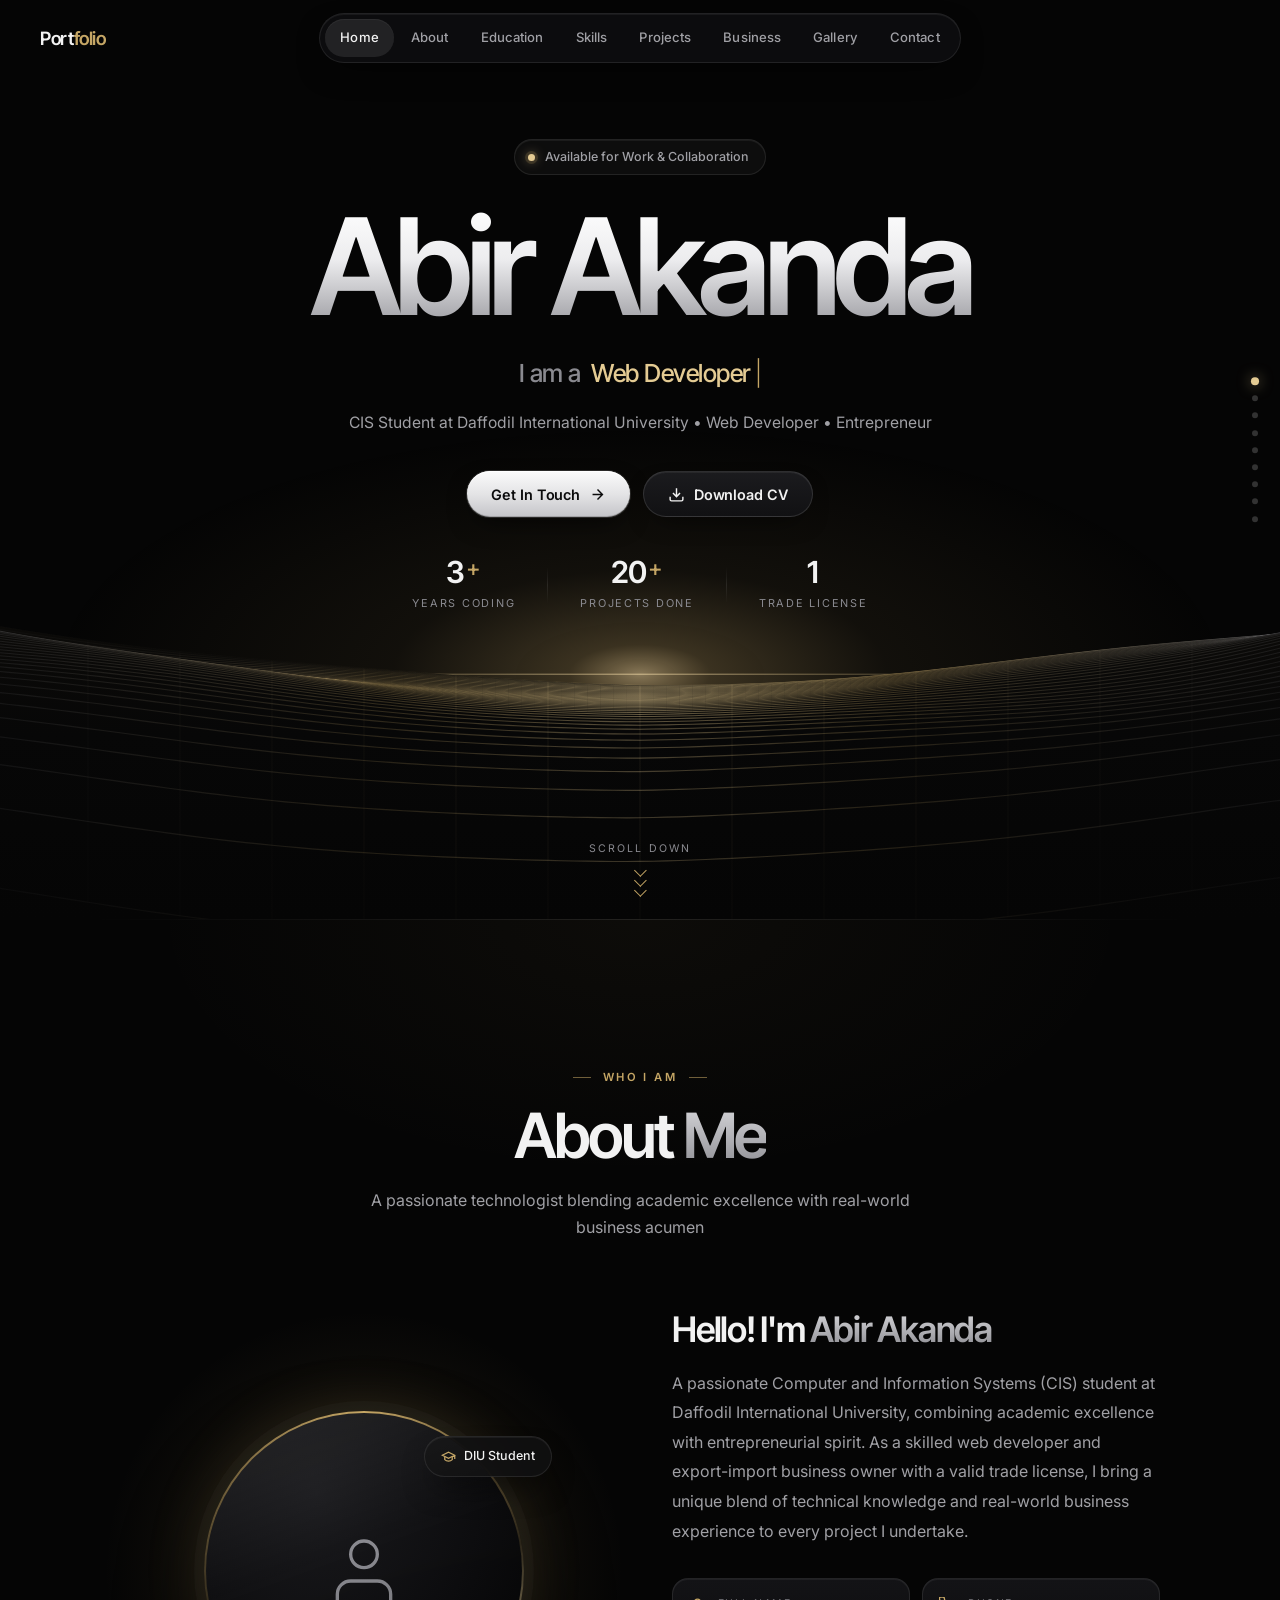
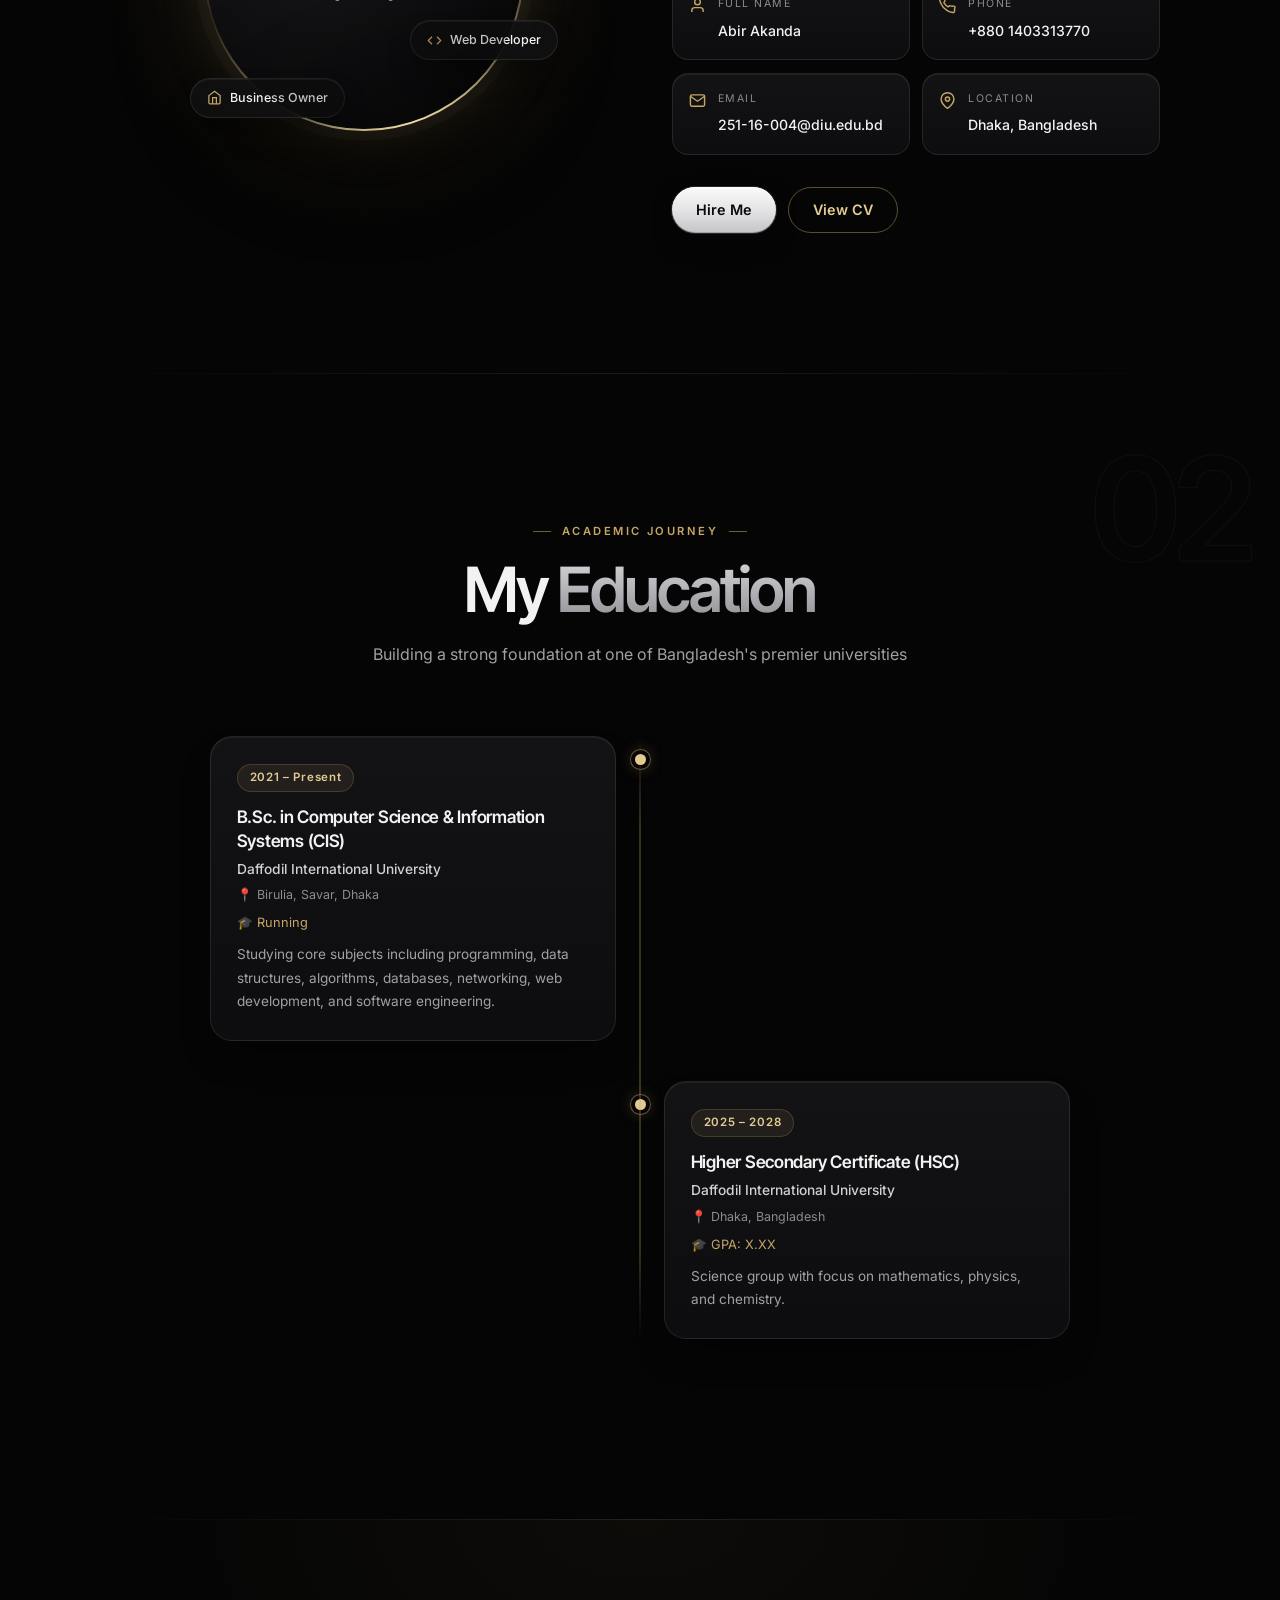
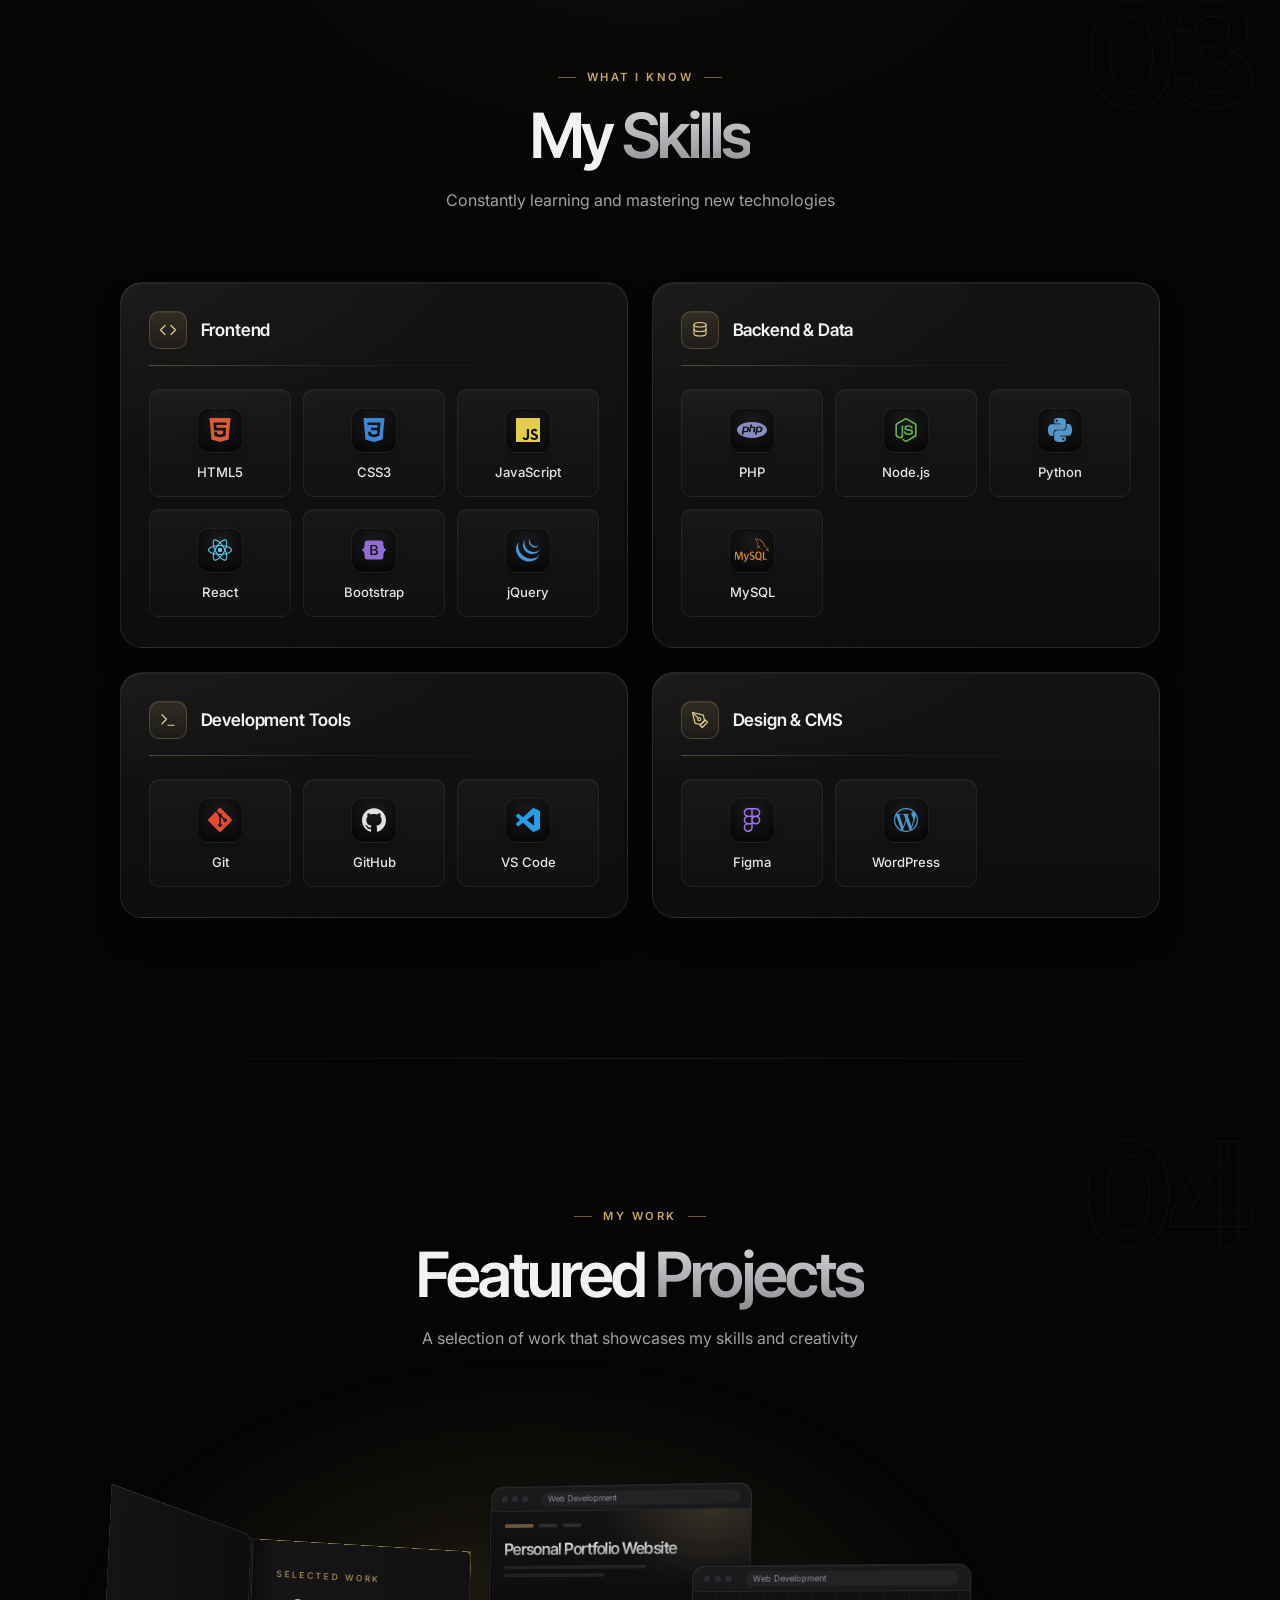
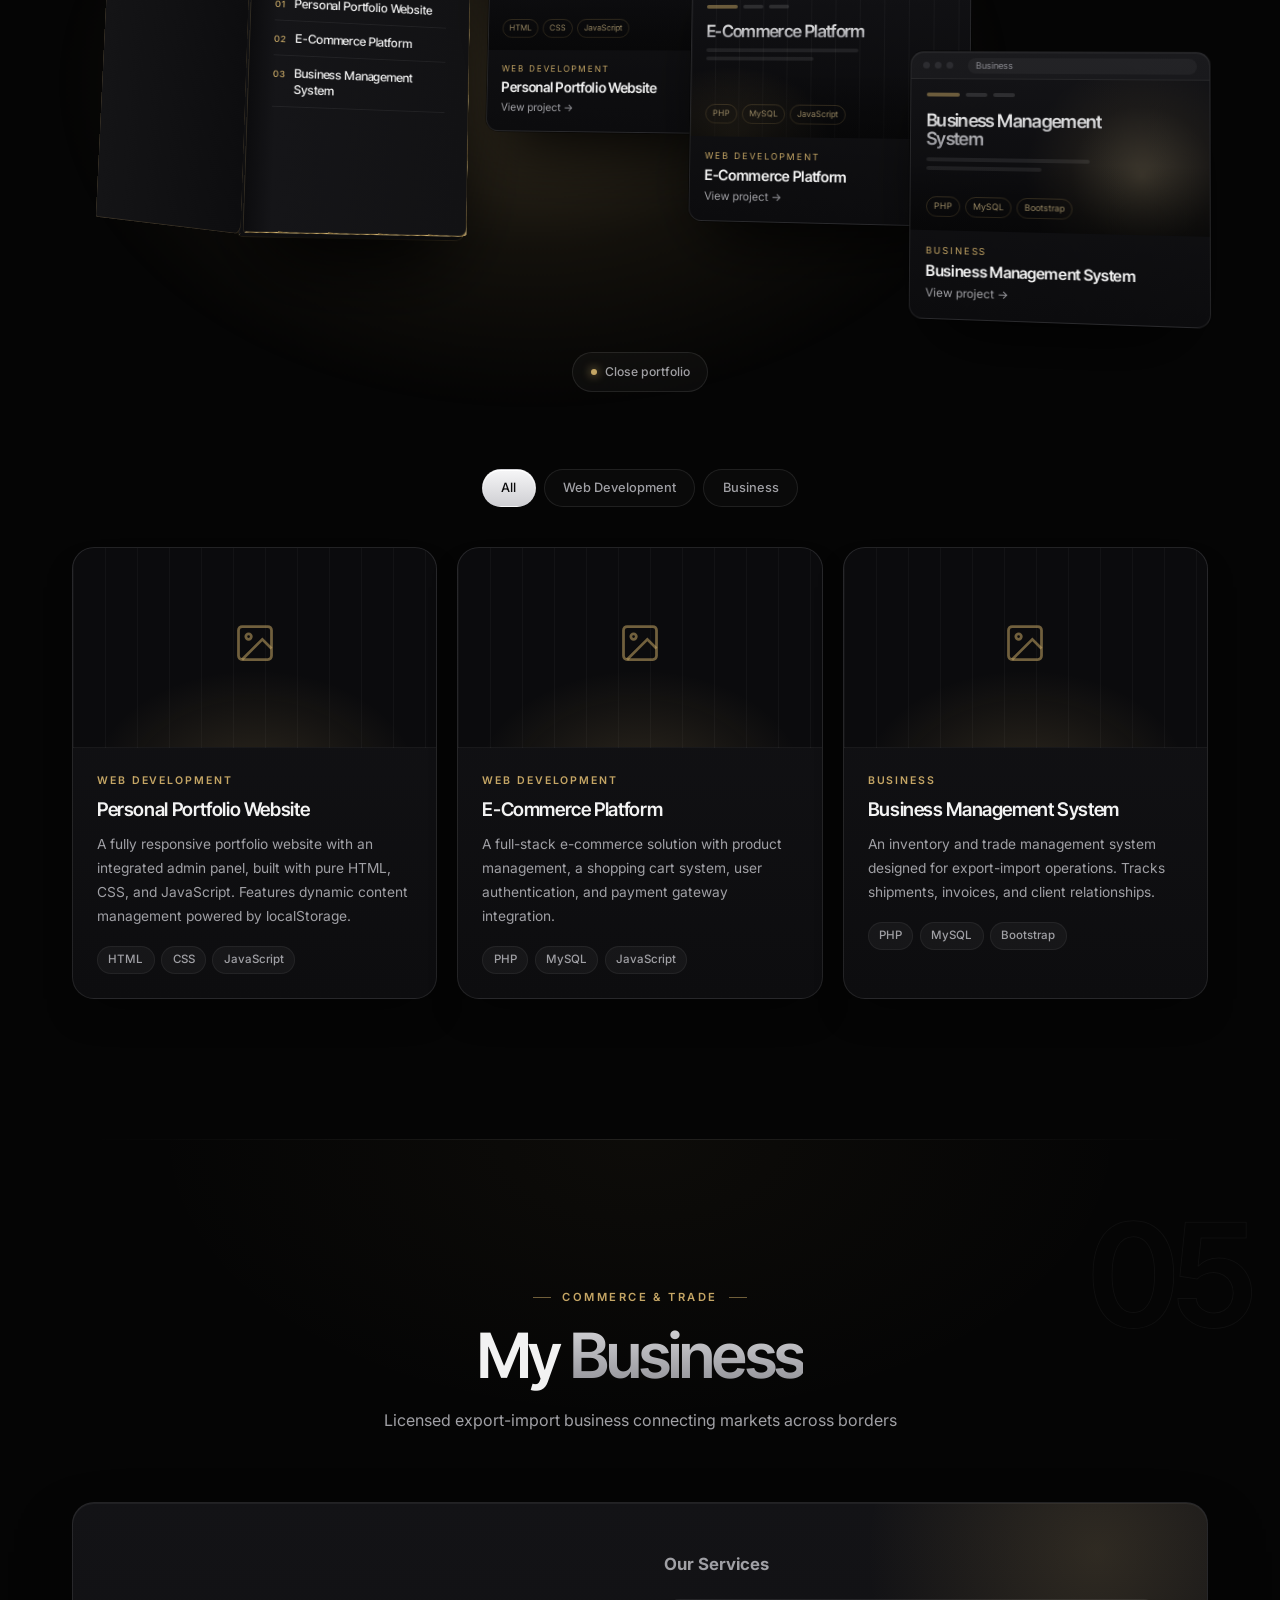
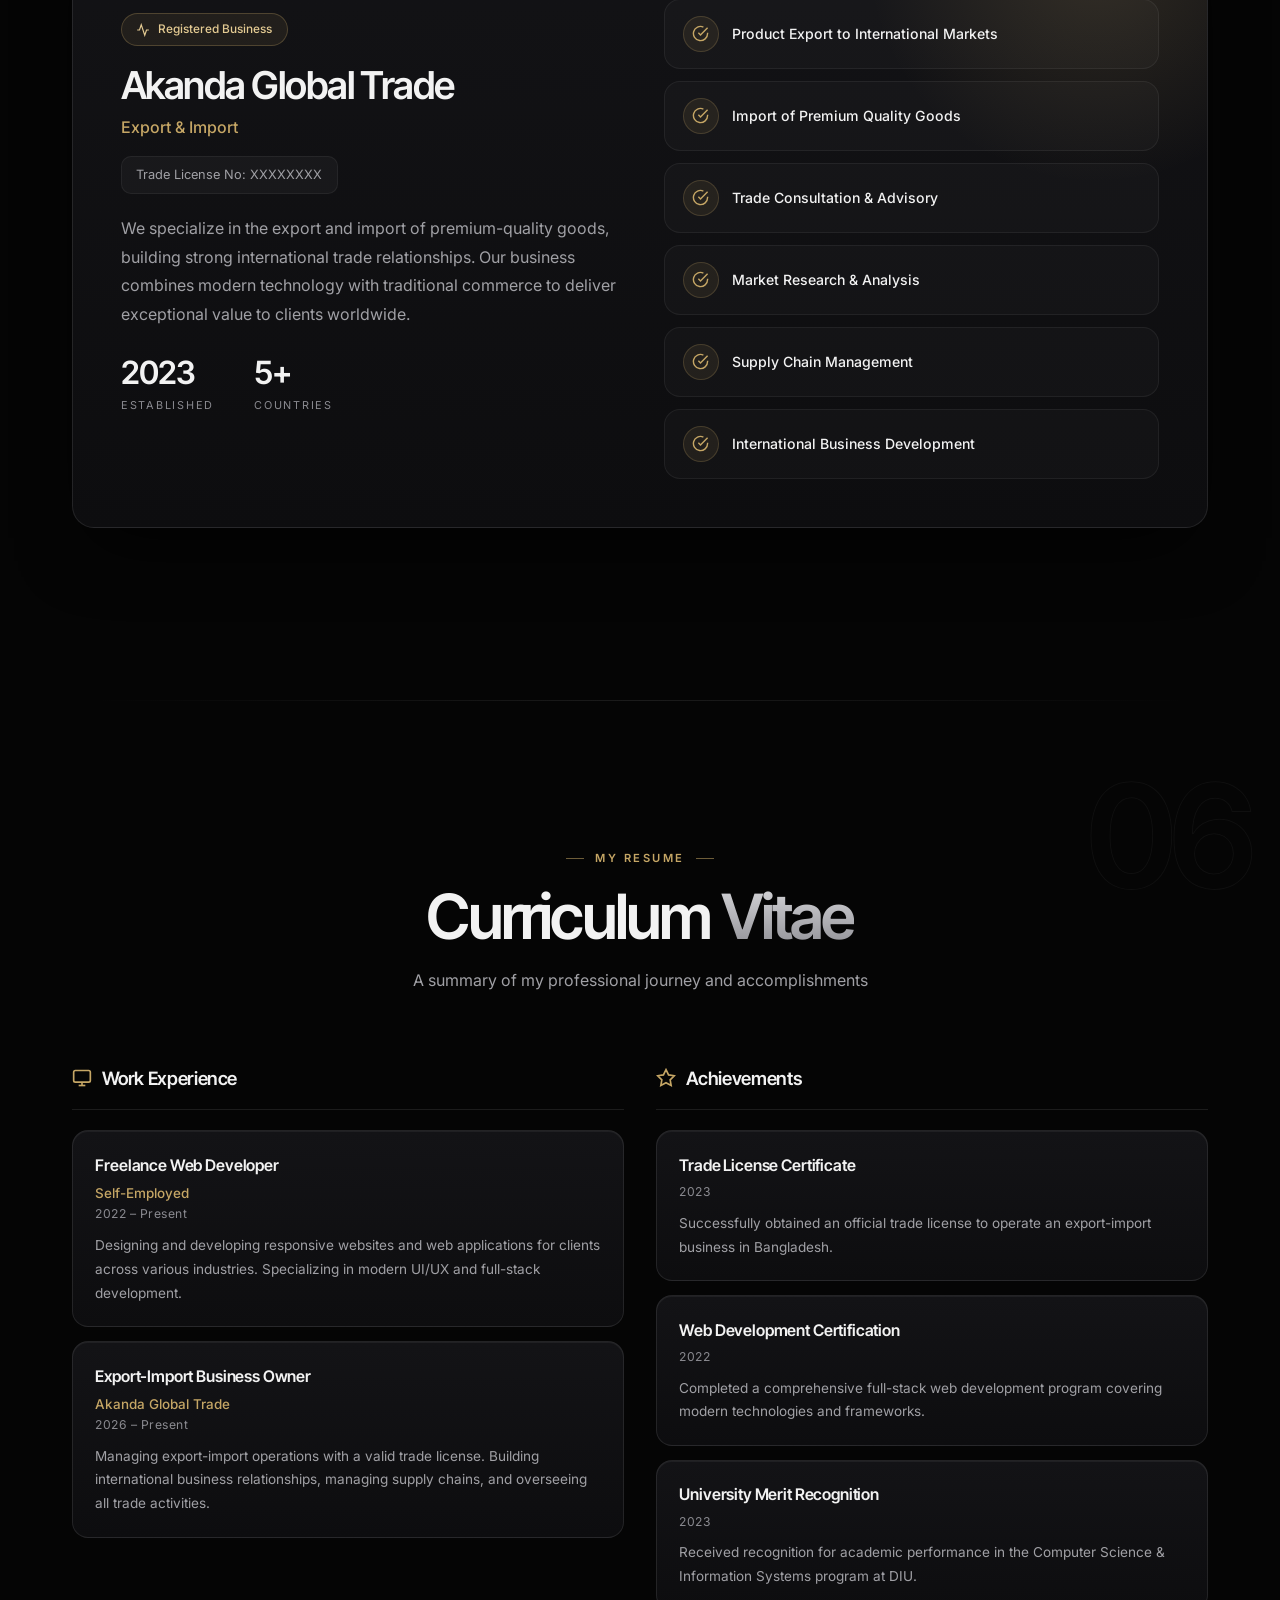
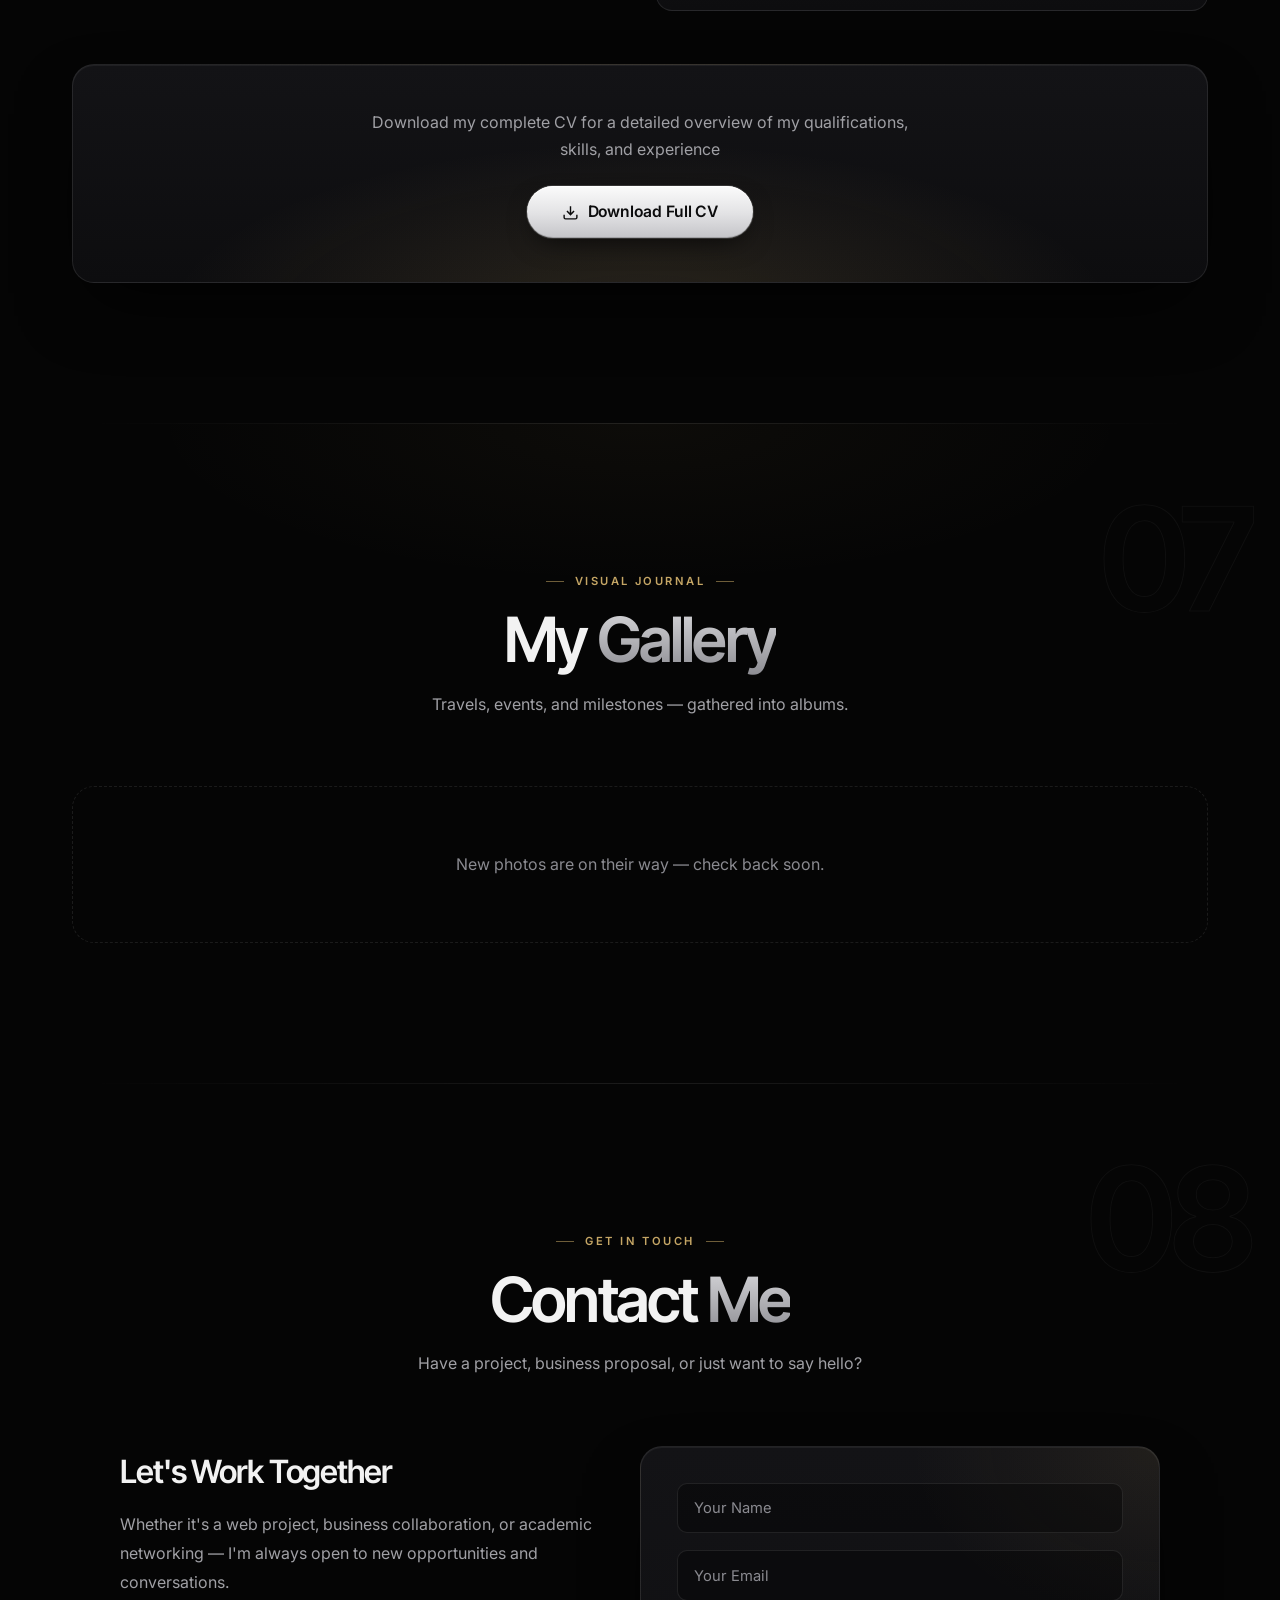
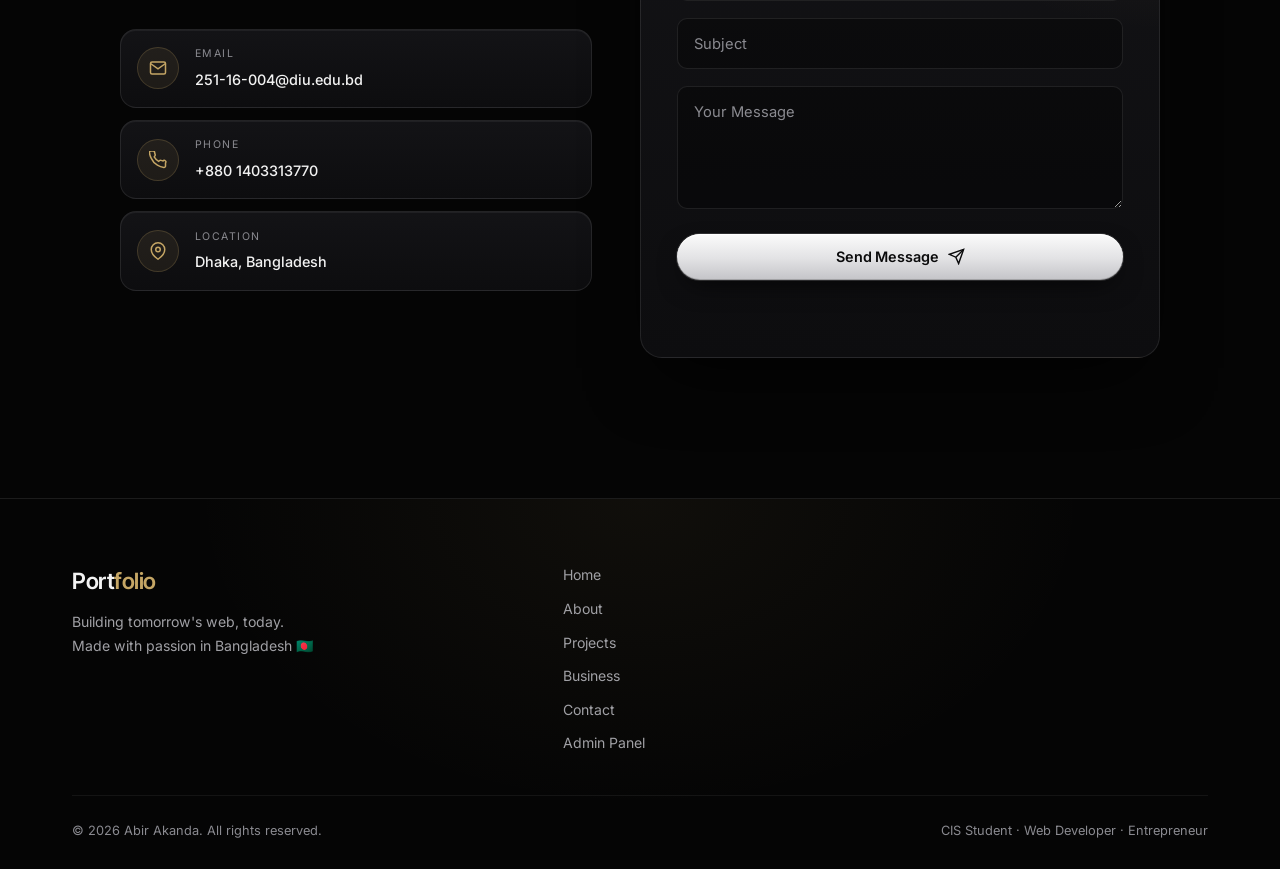
==== commit 007efb11: "feat: curated gallery with albums, categories, lightbox and admin album manager - Gallery: category " ====
--- a/index.html
+++ b/index.html
@@ -16,7 +16,7 @@
   <link rel="preconnect" href="https://fonts.gstatic.com" crossorigin>
   <link href="https://fonts.googleapis.com/css2?family=Inter:wght@300;400;500;600;700&family=Inter+Tight:wght@400;500;600;700;800&display=swap" rel="stylesheet">
 
-  <link rel="stylesheet" href="css/style.css?v=3">
+  <link rel="stylesheet" href="css/style.css?v=5">
 </head>
 <body>
 
@@ -244,13 +244,7 @@
         <h2 class="section-title">My <span class="gradient-text">Skills</span></h2>
         <p class="section-desc">Constantly learning and mastering new technologies</p>
       </div>
-      <div class="skills-container">
-        <div class="skills-bars" id="skills-bars"><!-- dynamic --></div>
-        <div class="tech-stack reveal">
-          <h3>Technologies &amp; Tools</h3>
-          <div class="tech-grid" id="tech-grid"><!-- dynamic --></div>
-        </div>
-      </div>
+      <div class="skills-showcase" id="skills-showcase"><!-- dynamic: category cards --></div>
     </div>
   </section>
 
@@ -369,25 +363,44 @@
     <span class="section-number">07</span>
     <div class="container">
       <div class="section-header reveal">
-        <span class="section-tag">Visual Story</span>
+        <span class="section-tag">Visual Journal</span>
         <h2 class="section-title">My <span class="gradient-text">Gallery</span></h2>
-        <p class="section-desc">Moments, milestones, and memories captured in frames</p>
-      </div>
-      <div class="gallery-grid" id="gallery-grid"><!-- dynamic --></div>
+        <p class="section-desc">Travels, events, and milestones — gathered into albums.</p>
+      </div>
+      <div class="gallery-app" id="gallery-app" aria-live="polite">
+        <div class="gallery-empty">Loading gallery…</div>
+      </div>
     </div>
   </section>
 
   <!-- Lightbox -->
-  <div class="lightbox" id="lightbox">
-    <button type="button" class="lightbox-close" id="lightbox-close" aria-label="Close image">✕</button>
-    <button type="button" class="lightbox-prev"  id="lightbox-prev" aria-label="Previous image">‹</button>
-    <button type="button" class="lightbox-next"  id="lightbox-next" aria-label="Next image">›</button>
-    <div class="lightbox-content">
-      <img id="lightbox-img" src="" alt="Gallery Image">
-      <div class="lightbox-info">
-        <h3 id="lightbox-title"></h3>
-        <p  id="lightbox-caption"></p>
-      </div>
+  <div class="lightbox" id="lightbox" role="dialog" aria-modal="true" aria-labelledby="lb-title" hidden>
+    <div class="lb-bar">
+      <p class="lb-counter" id="lb-counter" aria-live="polite"></p>
+      <div class="lb-tools">
+        <button type="button" class="lb-btn" id="lb-zoom" aria-label="Zoom in" aria-pressed="false">
+          <svg viewBox="0 0 24 24" fill="none" stroke="currentColor" stroke-width="1.8" aria-hidden="true"><circle cx="11" cy="11" r="7"/><path d="M21 21l-4.3-4.3M11 8v6M8 11h6" class="lb-zoom-plus"/></svg>
+        </button>
+        <button type="button" class="lb-btn" id="lb-close" aria-label="Close viewer">
+          <svg viewBox="0 0 24 24" fill="none" stroke="currentColor" stroke-width="1.8" aria-hidden="true"><path d="M6 6l12 12M18 6L6 18"/></svg>
+        </button>
+      </div>
+    </div>
+    <div class="lb-stage" id="lb-stage">
+      <img class="lb-img" id="lb-img" alt="" draggable="false">
+      <div class="lb-status" id="lb-status" role="status"></div>
+    </div>
+    <button type="button" class="lb-btn lb-nav lb-prev" id="lb-prev" aria-label="Previous photo">
+      <svg viewBox="0 0 24 24" fill="none" stroke="currentColor" stroke-width="1.8" aria-hidden="true"><path d="M15 5l-7 7 7 7"/></svg>
+    </button>
+    <button type="button" class="lb-btn lb-nav lb-next" id="lb-next" aria-label="Next photo">
+      <svg viewBox="0 0 24 24" fill="none" stroke="currentColor" stroke-width="1.8" aria-hidden="true"><path d="M9 5l7 7-7 7"/></svg>
+    </button>
+    <div class="lb-info" id="lb-info">
+      <h3 class="lb-title" id="lb-title"></h3>
+      <p class="lb-caption" id="lb-caption"></p>
+      <p class="lb-meta" id="lb-meta"></p>
+      <button type="button" class="lb-more" id="lb-more" aria-expanded="false" hidden>Show full caption</button>
     </div>
   </div>
 
@@ -511,7 +524,8 @@
   </div>
 
   <!-- Scripts -->
-  <script src="js/data.js?v=4"></script>
-  <script src="js/main.js?v=6"></script>
+  <script src="js/data.js?v=6"></script>
+  <script src="js/tech-icons.js?v=1"></script>
+  <script src="js/main.js?v=8"></script>
 </body>
 </html>
--- a/css/style.css
+++ b/css/style.css
@@ -419,36 +419,89 @@
 .tl-desc{font-size:.85rem;color:var(--text2);line-height:1.75}
 .tl-empty{display:none}
 
-/* ---------- Skills ---------- */
-.skills-container{display:grid;grid-template-columns:1.1fr 1fr;gap:2rem;max-width:1040px;margin:0 auto;align-items:start}
-.skills-bars,.tech-stack{
-  background:var(--card);border:1px solid var(--border);box-shadow:var(--edge),var(--shadow);
-  border-radius:var(--radius-lg);padding:2rem;
-}
-.skills-title,.tech-stack h3{
-  font-size:.72rem;font-weight:600;letter-spacing:.2em;text-transform:uppercase;color:var(--gold);
-  margin-bottom:1.6rem;
-}
-.skill-bar-wrap{margin-bottom:1.35rem}
-.skill-bar-wrap:last-child{margin-bottom:0}
-.skill-bar-header{display:flex;justify-content:space-between;gap:1rem;margin-bottom:.55rem}
-.skill-bar-name{font-size:.9rem;font-weight:500;color:var(--text)}
-.skill-bar-pct{font-size:.8rem;font-weight:500;color:var(--text2);font-variant-numeric:tabular-nums}
-.skill-bar-track{height:4px;background:rgba(255,255,255,.07);border-radius:99px;overflow:hidden}
-.skill-bar-fill{
-  height:100%;border-radius:99px;width:0;
-  background:linear-gradient(90deg,var(--gold-d),var(--gold) 60%,#f1dfae);
-  box-shadow:0 0 12px rgba(197,166,101,.45);
-  transition:width 1.4s cubic-bezier(.2,.7,.2,1);
-}
-.tech-grid{display:flex;flex-wrap:wrap;gap:.5rem}
-.tech-tag{
-  background:rgba(255,255,255,.035);border:1px solid var(--border);
-  border-radius:var(--radius-full);padding:.42rem .9rem;
-  font-size:.8rem;font-weight:500;color:var(--text2);
-  transition:border-color var(--t),color var(--t),transform var(--t);
-}
-.tech-tag:hover{border-color:var(--border-h);color:var(--gold-l);transform:translateY(-2px)}
+/* ---------- Skills (categorized technology showcase) ---------- */
+.skills-showcase{
+  display:grid;grid-template-columns:repeat(2,minmax(0,1fr));gap:1.5rem;
+  max-width:1040px;margin:0 auto;
+}
+.skill-cat{
+  position:relative;isolation:isolate;min-width:0;
+  display:flex;flex-direction:column;gap:1.4rem;
+  padding:1.75rem 1.75rem 1.85rem;border-radius:var(--radius-lg);
+  background:
+    radial-gradient(120% 80% at 0% 0%,rgba(197,166,101,.055),transparent 55%),
+    var(--card);
+  border:1px solid var(--border);
+  box-shadow:var(--edge),var(--shadow);
+}
+.skill-cat-head{display:flex;align-items:center;gap:.85rem;padding-bottom:1.1rem;position:relative}
+.skill-cat-head::after{
+  content:'';position:absolute;left:0;right:0;bottom:0;height:1px;
+  background:linear-gradient(90deg,rgba(197,166,101,.38),rgba(255,255,255,.06) 40%,transparent);
+}
+.skill-cat-icon{
+  flex:none;display:grid;place-items:center;width:38px;height:38px;border-radius:var(--radius-sm);
+  color:var(--gold-l);background:linear-gradient(180deg,rgba(197,166,101,.14),rgba(197,166,101,.05));
+  border:1px solid rgba(197,166,101,.26);box-shadow:inset 0 1px 0 rgba(255,255,255,.06);
+}
+.skill-cat-icon svg{width:18px;height:18px}
+.skill-cat-title{
+  font-family:var(--display);font-size:1.08rem;font-weight:600;letter-spacing:-.01em;
+  line-height:1.3;color:var(--text);margin:0;
+}
+.tech-tiles{
+  list-style:none;margin:0;padding:0;
+  display:grid;grid-template-columns:repeat(3,minmax(0,1fr));gap:.75rem;
+}
+.tech-tile{
+  min-width:0;display:flex;flex-direction:column;align-items:center;gap:.7rem;
+  padding:1.05rem .5rem .95rem;border-radius:var(--radius-sm);text-align:center;
+  background:linear-gradient(180deg,rgba(255,255,255,.035),rgba(255,255,255,.012));
+  border:1px solid var(--border-s);box-shadow:inset 0 1px 0 rgba(255,255,255,.04);
+}
+.tech-logo{
+  display:grid;place-items:center;width:46px;height:46px;border-radius:12px;
+  color:var(--brand,var(--gold-l));
+  background:radial-gradient(70% 70% at 50% 30%,rgba(255,255,255,.06),rgba(0,0,0,.25)),#0b0b0d;
+  border:1px solid rgba(255,255,255,.07);
+  box-shadow:inset 0 1px 0 rgba(255,255,255,.05),0 6px 14px -8px rgba(0,0,0,.8);
+}
+.tech-logo svg{width:24px;height:24px;display:block;opacity:.94;transform:scale(var(--logo-scale,1))}
+.tech-monogram{font-family:var(--display);font-size:.9rem;font-weight:600;letter-spacing:.02em}
+.tech-name{
+  max-width:100%;font-size:.82rem;font-weight:500;line-height:1.3;color:#E6E6E8;
+  overflow-wrap:break-word;hyphens:manual;
+}
+@media(hover:hover) and (pointer:fine){
+  .skill-cat,.js .skill-cat.reveal{
+    transition:opacity .8s ease,transform .45s cubic-bezier(.2,.7,.2,1),border-color var(--t),box-shadow var(--t);
+  }
+  .skill-cat:hover,.js .skill-cat.reveal.visible:hover{
+    transform:translateY(-3px);border-color:rgba(197,166,101,.3);
+    box-shadow:var(--edge),var(--shadow-lg);
+  }
+}
+@media(max-width:720px){
+  .skills-showcase{grid-template-columns:1fr;max-width:560px;gap:1.1rem}
+}
+@media(max-width:480px){
+  .skill-cat{padding:1.3rem 1.1rem 1.35rem;gap:1.15rem;border-radius:var(--radius)}
+  .skill-cat-head{padding-bottom:.95rem}
+  .tech-tiles{gap:.55rem}
+  .tech-tile{padding:.9rem .35rem .8rem;gap:.6rem}
+  .tech-logo{width:42px;height:42px;border-radius:11px}
+  .tech-logo svg{width:22px;height:22px}
+  .tech-name{font-size:.78rem}
+}
+@media(max-width:360px){
+  .skill-cat{padding-left:.9rem;padding-right:.9rem}
+  .tech-tiles{gap:.45rem}
+  .tech-tile{padding-left:.2rem;padding-right:.2rem}
+  .tech-name{font-size:.74rem}
+}
+@media(prefers-reduced-motion:reduce){
+  .skill-cat:hover,.js .skill-cat.reveal.visible:hover{transform:none}
+}
 
 /* ---------- Signature Showcase (book → project panels) ---------- */
 .showcase{position:relative;margin:0 auto clamp(3rem,6vw,5rem)}
@@ -803,61 +856,160 @@
 .resume-download p{color:var(--text2);margin:0 auto 1.5rem;max-width:560px}
 
 /* ---------- Gallery ---------- */
-.gallery-grid{
-  display:grid;grid-template-columns:repeat(auto-fill,minmax(min(250px,100%),1fr));
-  gap:.9rem;
-}
-.gallery-item{
-  position:relative;border-radius:var(--radius);overflow:hidden;
-  aspect-ratio:4/3;cursor:pointer;background:var(--surface);
-  border:1px solid var(--border);transition:border-color var(--t),transform var(--t);
-}
-.gallery-item:hover{border-color:var(--border-h);transform:translateY(-3px)}
-.gallery-item img{width:100%;height:100%;object-fit:cover;transition:transform .8s cubic-bezier(.2,.7,.2,1)}
-.gallery-item:hover img{transform:scale(1.05)}
-.gallery-overlay{
-  position:absolute;inset:0;background:rgba(5,5,5,.55);
-  display:flex;align-items:center;justify-content:center;
-  opacity:0;transition:opacity var(--t);
-}
-.gallery-item:hover .gallery-overlay{opacity:1}
-.gallery-overlay svg{width:28px;height:28px;color:var(--gold-l)}
-.gallery-caption{
-  position:absolute;bottom:0;left:0;right:0;
-  background:linear-gradient(transparent,rgba(0,0,0,.88));
-  padding:.85rem;color:#fff;
-  transform:translateY(100%);transition:transform var(--t);
-}
-.gallery-item:hover .gallery-caption{transform:translateY(0)}
-.gallery-caption strong{display:block;font-size:.85rem;font-weight:600;margin-bottom:.2rem}
-.gallery-caption span{display:block;font-size:.75rem;color:rgba(255,255,255,.75);line-height:1.4}
+.sr-only{position:absolute!important;width:1px;height:1px;padding:0;margin:-1px;overflow:hidden;clip:rect(0 0 0 0);white-space:nowrap;border:0}
 .gallery-empty{
-  grid-column:1/-1;text-align:center;padding:4rem;
+  grid-column:1/-1;text-align:center;padding:4rem 1.5rem;list-style:none;
   color:var(--text3);font-size:1rem;border:1px dashed var(--border);border-radius:var(--radius-lg);
 }
+
+/* Category filters */
+.ga-filters{display:flex;flex-wrap:wrap;justify-content:center;gap:.5rem;margin-bottom:clamp(1.75rem,4vw,2.75rem)}
+.ga-filter{
+  display:inline-flex;align-items:center;gap:.6rem;min-height:40px;padding:.45rem .6rem .45rem 1.1rem;
+  border-radius:var(--radius-full);font-size:.82rem;font-weight:500;color:var(--text2);
+  border:1px solid var(--border);background:rgba(255,255,255,.025);
+  transition:background var(--t),color var(--t),border-color var(--t);
+}
+.ga-filter:hover{color:var(--text);border-color:rgba(255,255,255,.18)}
+.ga-filter-count{
+  min-width:1.6rem;padding:.1rem .45rem;border-radius:var(--radius-full);
+  font-size:.7rem;font-weight:600;font-variant-numeric:tabular-nums;text-align:center;
+  color:var(--gold-l);background:var(--gold-bg);border:1px solid rgba(197,166,101,.22);
+}
+.ga-filter[aria-pressed="true"]{
+  background:linear-gradient(180deg,#f6f6f7,#cfcfd3);color:#0b0b0c;border-color:transparent;
+  box-shadow:inset 0 1px 0 #fff;
+}
+.ga-filter[aria-pressed="true"] .ga-filter-count{color:#0b0b0c;background:rgba(0,0,0,.08);border-color:rgba(0,0,0,.1)}
+
+/* Album cards */
+.ga-albums{display:grid;grid-template-columns:repeat(3,minmax(0,1fr));gap:clamp(1rem,2.2vw,1.6rem);list-style:none}
+.ga-album-item{animation:ga-in .7s cubic-bezier(.2,.7,.2,1) both;animation-delay:calc(var(--i,0) * 60ms)}
+@keyframes ga-in{from{opacity:0;transform:translateY(14px)}to{opacity:1;transform:none}}
+.ga-card{
+  display:flex;flex-direction:column;height:100%;overflow:hidden;
+  border-radius:var(--radius-lg);border:1px solid var(--border);background:var(--card);
+  box-shadow:var(--edge),var(--shadow);
+  transition:border-color var(--t),box-shadow var(--t),transform var(--t);
+}
+.ga-card:hover,.ga-card:focus-visible{border-color:var(--border-h);box-shadow:var(--edge),var(--glow);transform:translateY(-3px)}
+.ga-card:focus-visible{outline-offset:4px}
+.ga-media{position:relative;overflow:hidden;background:var(--surface-2)}
+.ga-media::before{
+  content:'';position:absolute;inset:0;
+  background:linear-gradient(100deg,transparent 30%,rgba(255,255,255,.045) 50%,transparent 70%) var(--surface-2);
+  background-size:200% 100%;animation:ga-shimmer 1.6s linear infinite;
+}
+.ga-media.is-loaded::before,.ga-media.is-failed::before{display:none}
+@keyframes ga-shimmer{from{background-position:150% 0}to{background-position:-50% 0}}
+.ga-media img{opacity:0;transition:opacity .5s ease,transform .9s cubic-bezier(.2,.7,.2,1)}
+.ga-media.is-loaded img{opacity:1}
+.ga-failed-note{
+  display:none;position:absolute;inset:0;align-items:center;justify-content:center;padding:1rem;
+  font-size:.78rem;color:var(--text3);text-align:center;
+}
+.ga-media.is-failed .ga-failed-note{display:flex}
+.ga-media.is-failed img{visibility:hidden}
+.ga-cover{aspect-ratio:4/5}
+.ga-cover img{position:absolute;inset:0;width:100%;height:100%;object-fit:cover}
+.ga-card:hover .ga-cover img{transform:scale(1.04)}
+.ga-card-body{padding:1.05rem 1.25rem 1.25rem;display:flex;flex-direction:column;gap:.35rem}
+.ga-card-title{font-family:var(--display);font-size:1.12rem;font-weight:600;letter-spacing:-.02em;line-height:1.25;color:var(--text)}
+.ga-card-meta{display:flex;flex-wrap:wrap;align-items:center;gap:.25rem .55rem;font-size:.78rem;color:var(--text2)}
+.ga-card-meta span+span::before{content:'';display:inline-block;width:3px;height:3px;border-radius:50%;background:var(--text3);margin-right:.55rem;vertical-align:middle}
+.ga-card-cat{color:var(--gold);font-weight:500;letter-spacing:.02em}
+.ga-card-place{font-size:.78rem;color:var(--text3)}
+
+/* Album view */
+.ga-album-head{display:flex;flex-direction:column;align-items:center;text-align:center;max-width:760px;margin:0 auto clamp(1.5rem,4vw,2.5rem)}
+.ga-back{
+  align-self:flex-start;display:inline-flex;align-items:center;gap:.45rem;min-height:42px;
+  padding:.5rem 1.1rem .5rem .8rem;margin-bottom:1.25rem;border-radius:var(--radius-full);
+  font-size:.82rem;font-weight:500;color:var(--text2);border:1px solid var(--border);background:rgba(255,255,255,.025);
+  transition:color var(--t),border-color var(--t);
+}
+.ga-back svg{width:16px;height:16px}
+.ga-back:hover{color:var(--gold-l);border-color:var(--border-h)}
+.ga-eyebrow{font-size:.7rem;font-weight:600;letter-spacing:.2em;text-transform:uppercase;color:var(--gold);margin-bottom:.5rem}
+.ga-album-title{font-family:var(--display);font-size:clamp(1.6rem,3.4vw,2.4rem);font-weight:600;letter-spacing:-.035em;line-height:1.1;color:var(--text)}
+.ga-album-title:focus{outline:none}
+.ga-album-meta{margin-top:.55rem;font-size:.86rem;color:var(--text2)}
+.ga-album-desc{margin-top:.9rem;color:var(--text2);line-height:1.7;max-width:620px}
+
+/* Justified rows: each item grows by its aspect ratio, so photos keep their shape */
+.ga-photos{--row-h:270px;display:flex;flex-wrap:wrap;gap:12px;list-style:none}
+.ga-photos::after{content:'';flex:1000 1 0}
+.ga-photo{min-width:0}
+.ga-photo-btn{
+  display:block;width:100%;position:relative;border-radius:12px;
+  border:1px solid var(--border);transition:border-color var(--t),box-shadow var(--t);
+}
+.ga-photo-space{display:block}
+.ga-photo-btn img{position:absolute;inset:0;width:100%;height:100%;object-fit:cover}
+.ga-photo-btn:hover,.ga-photo-btn:focus-visible{border-color:var(--border-h);box-shadow:var(--glow)}
+.ga-photo-btn:hover img{transform:scale(1.03)}
 
 /* ---------- Lightbox ---------- */
 .lightbox{
-  position:fixed;inset:0;background:rgba(3,3,3,.96);
-  z-index:9990;display:flex;align-items:center;justify-content:center;
-  opacity:0;visibility:hidden;transition:opacity var(--t),visibility var(--t);
-}
-.lightbox.open{opacity:1;visibility:visible}
-.lightbox-content{max-width:90vw;max-height:90vh;text-align:center}
-#lightbox-img{max-width:100%;max-height:75vh;border-radius:var(--radius);object-fit:contain;box-shadow:0 30px 80px rgba(0,0,0,.8)}
-.lightbox-info{margin-top:.9rem}
-#lightbox-title{color:var(--text);font-family:var(--display);font-size:1.1rem;font-weight:600;margin-bottom:.25rem}
-#lightbox-caption{color:var(--text2);font-size:.9rem}
-.lightbox-close,.lightbox-prev,.lightbox-next{
-  position:absolute;border-radius:50%;color:var(--text);
-  background:linear-gradient(180deg,#1b1b1e,#111113);border:1px solid rgba(255,255,255,.12);
-  display:flex;align-items:center;justify-content:center;transition:border-color var(--t),color var(--t);
-}
-.lightbox-close{top:1.5rem;right:1.5rem;width:44px;height:44px;font-size:1rem}
-.lightbox-prev,.lightbox-next{top:50%;transform:translateY(-50%);width:52px;height:52px;font-size:1.7rem}
-.lightbox-prev{left:1.5rem}
-.lightbox-next{right:1.5rem}
-.lightbox-close:hover,.lightbox-prev:hover,.lightbox-next:hover{border-color:var(--border-h);color:var(--gold-l)}
+  position:fixed;inset:0;z-index:10000;background:rgba(4,4,5,.985);
+  display:grid;grid-template-columns:76px minmax(0,1fr) 76px;
+  grid-template-rows:auto minmax(0,1fr) auto;
+  grid-template-areas:"bar bar bar" "prev stage next" "info info info";
+  opacity:0;transition:opacity .3s ease;
+  padding:env(safe-area-inset-top) env(safe-area-inset-right) env(safe-area-inset-bottom) env(safe-area-inset-left);
+}
+.lightbox[hidden]{display:none}
+.lightbox.open{opacity:1}
+.lb-bar{grid-area:bar;display:flex;align-items:center;justify-content:space-between;gap:1rem;padding:.9rem 1.1rem .5rem 1.5rem}
+.lb-counter{font-size:.82rem;font-weight:500;letter-spacing:.08em;color:var(--text2);font-variant-numeric:tabular-nums}
+.lb-tools{display:flex;gap:.5rem}
+.lb-btn{
+  width:46px;height:46px;border-radius:50%;display:flex;align-items:center;justify-content:center;
+  color:var(--text);background:linear-gradient(180deg,#1b1b1e,#111113);border:1px solid rgba(255,255,255,.12);
+  transition:border-color var(--t),color var(--t),opacity var(--t);
+}
+.lb-btn svg{width:20px;height:20px}
+.lb-btn:hover:not(:disabled){border-color:var(--border-h);color:var(--gold-l)}
+.lb-btn:disabled{opacity:.3;cursor:default}
+.lb-btn[aria-pressed="true"]{border-color:var(--border-h);color:var(--gold-l)}
+.lb-nav{align-self:center;justify-self:center}
+.lb-prev{grid-area:prev}
+.lb-next{grid-area:next}
+.lb-nav[hidden]{display:none}
+.lb-stage{
+  grid-area:stage;position:relative;overflow:hidden;min-height:0;
+  display:flex;align-items:center;justify-content:center;touch-action:none;
+}
+.lb-img{
+  max-width:100%;max-height:100%;width:auto;height:auto;object-fit:contain;
+  border-radius:6px;box-shadow:0 30px 80px rgba(0,0,0,.7);user-select:none;-webkit-user-select:none;
+  transition:transform .3s cubic-bezier(.2,.7,.2,1),opacity .25s ease;transform-origin:center;
+  cursor:zoom-in;
+}
+.lb-img.no-anim{transition:opacity .25s ease}
+.lb-stage.is-zoomed .lb-img{cursor:grab;border-radius:0}
+.lb-stage.is-loading .lb-img{opacity:.35}
+.lb-stage.is-failed .lb-img{display:none}
+.lb-stage.is-loading::after{
+  content:'';position:absolute;top:50%;left:50%;width:34px;height:34px;margin:-17px 0 0 -17px;
+  border-radius:50%;border:2px solid rgba(255,255,255,.12);border-top-color:var(--gold);animation:lb-spin .8s linear infinite;
+}
+@keyframes lb-spin{to{transform:rotate(360deg)}}
+.lb-status{position:absolute;left:1rem;right:1rem;bottom:1rem;text-align:center;color:var(--text2);font-size:.9rem;pointer-events:none}
+.lb-stage.is-loading .lb-status{width:1px;height:1px;overflow:hidden;clip:rect(0 0 0 0)}
+.lb-stage.is-failed .lb-status{inset:0;display:flex;align-items:center;justify-content:center}
+.lb-info{grid-area:info;max-width:780px;width:100%;margin:0 auto;padding:.85rem 1.5rem 1.25rem;text-align:center}
+.lb-title{font-family:var(--display);font-size:1.05rem;font-weight:600;letter-spacing:-.01em;color:var(--text)}
+.lb-caption,.lb-meta{
+  margin-top:.25rem;font-size:.9rem;line-height:1.55;color:var(--text2);
+  display:-webkit-box;-webkit-box-orient:vertical;-webkit-line-clamp:2;overflow:hidden;
+}
+.lb-meta{font-size:.8rem;color:var(--text3);-webkit-line-clamp:1}
+.lb-caption[hidden],.lb-meta[hidden]{display:none}
+.lb-info.expanded .lb-caption,.lb-info.expanded .lb-meta{display:block;-webkit-line-clamp:unset}
+.lb-info.expanded{max-height:42vh;overflow:auto}
+.lb-more{margin-top:.35rem;font-size:.78rem;font-weight:500;color:var(--gold-l);text-decoration:underline;text-underline-offset:3px;min-height:32px}
+.lb-more[hidden]{display:none}
 
 /* ---------- Contact ---------- */
 .contact-grid{display:grid;grid-template-columns:1fr 1.1fr;gap:3rem;align-items:start;max-width:1040px;margin:0 auto}
@@ -1007,7 +1159,6 @@
   .about-grid{grid-template-columns:1fr;gap:3.5rem}
   .about-image-wrap{width:280px}
   .profile-ring-wrap{width:280px;height:280px}
-  .skills-container{grid-template-columns:1fr}
   .contact-grid{grid-template-columns:1fr}
   .footer-content{grid-template-columns:1fr 1fr}
   .business-hero{grid-template-columns:1fr}
@@ -1077,12 +1228,20 @@
   .deco-card{display:none}
   .footer-content{grid-template-columns:1fr}
   .footer-bottom{flex-direction:column;align-items:center;text-align:center}
-  .skills-bars,.tech-stack{padding:1.5rem}
   .contact-form-wrap{padding:1.5rem}
   .resume-download{padding:2rem 1.25rem}
-  .lightbox-prev,.lightbox-next{top:auto;bottom:1.25rem;transform:none;width:46px;height:46px}
-  .lightbox-prev{left:calc(50% - 58px)}
-  .lightbox-next{right:calc(50% - 58px)}
+  /* Gallery viewer: controls sit at the bottom within thumb reach */
+  .lightbox{
+    grid-template-columns:1fr 1fr;grid-template-rows:auto minmax(0,1fr) auto auto;
+    grid-template-areas:"bar bar" "stage stage" "prev next" "info info";
+  }
+  .lb-bar{padding:.6rem .75rem .4rem 1rem}
+  .lb-nav{margin-top:.5rem}
+  .lb-prev{justify-self:start;margin-left:1rem}
+  .lb-next{justify-self:end;margin-right:1rem}
+  .lb-info{padding:.25rem 1rem 1rem}
+  .lb-img{border-radius:0}
+  .ga-photos{--row-h:200px;gap:10px}
 
   /* Showcase: book on top, project panels as a swipeable strip */
   .showcase-stage{height:auto;perspective:1200px}
@@ -1113,6 +1272,15 @@
 @media(max-height:700px){
   .hero-scroll{display:none}
 }
+@media(max-width:1024px){
+  .ga-albums{grid-template-columns:repeat(2,minmax(0,1fr))}
+}
+@media(max-width:600px){
+  .ga-albums{grid-template-columns:1fr}
+  .ga-cover{aspect-ratio:4/3}
+  .ga-photos{--row-h:150px;gap:8px}
+  .ga-back{align-self:center}
+}
 @media(max-width:480px){
   .container{padding:0 1rem}
   .hero-content{padding:0 1rem}
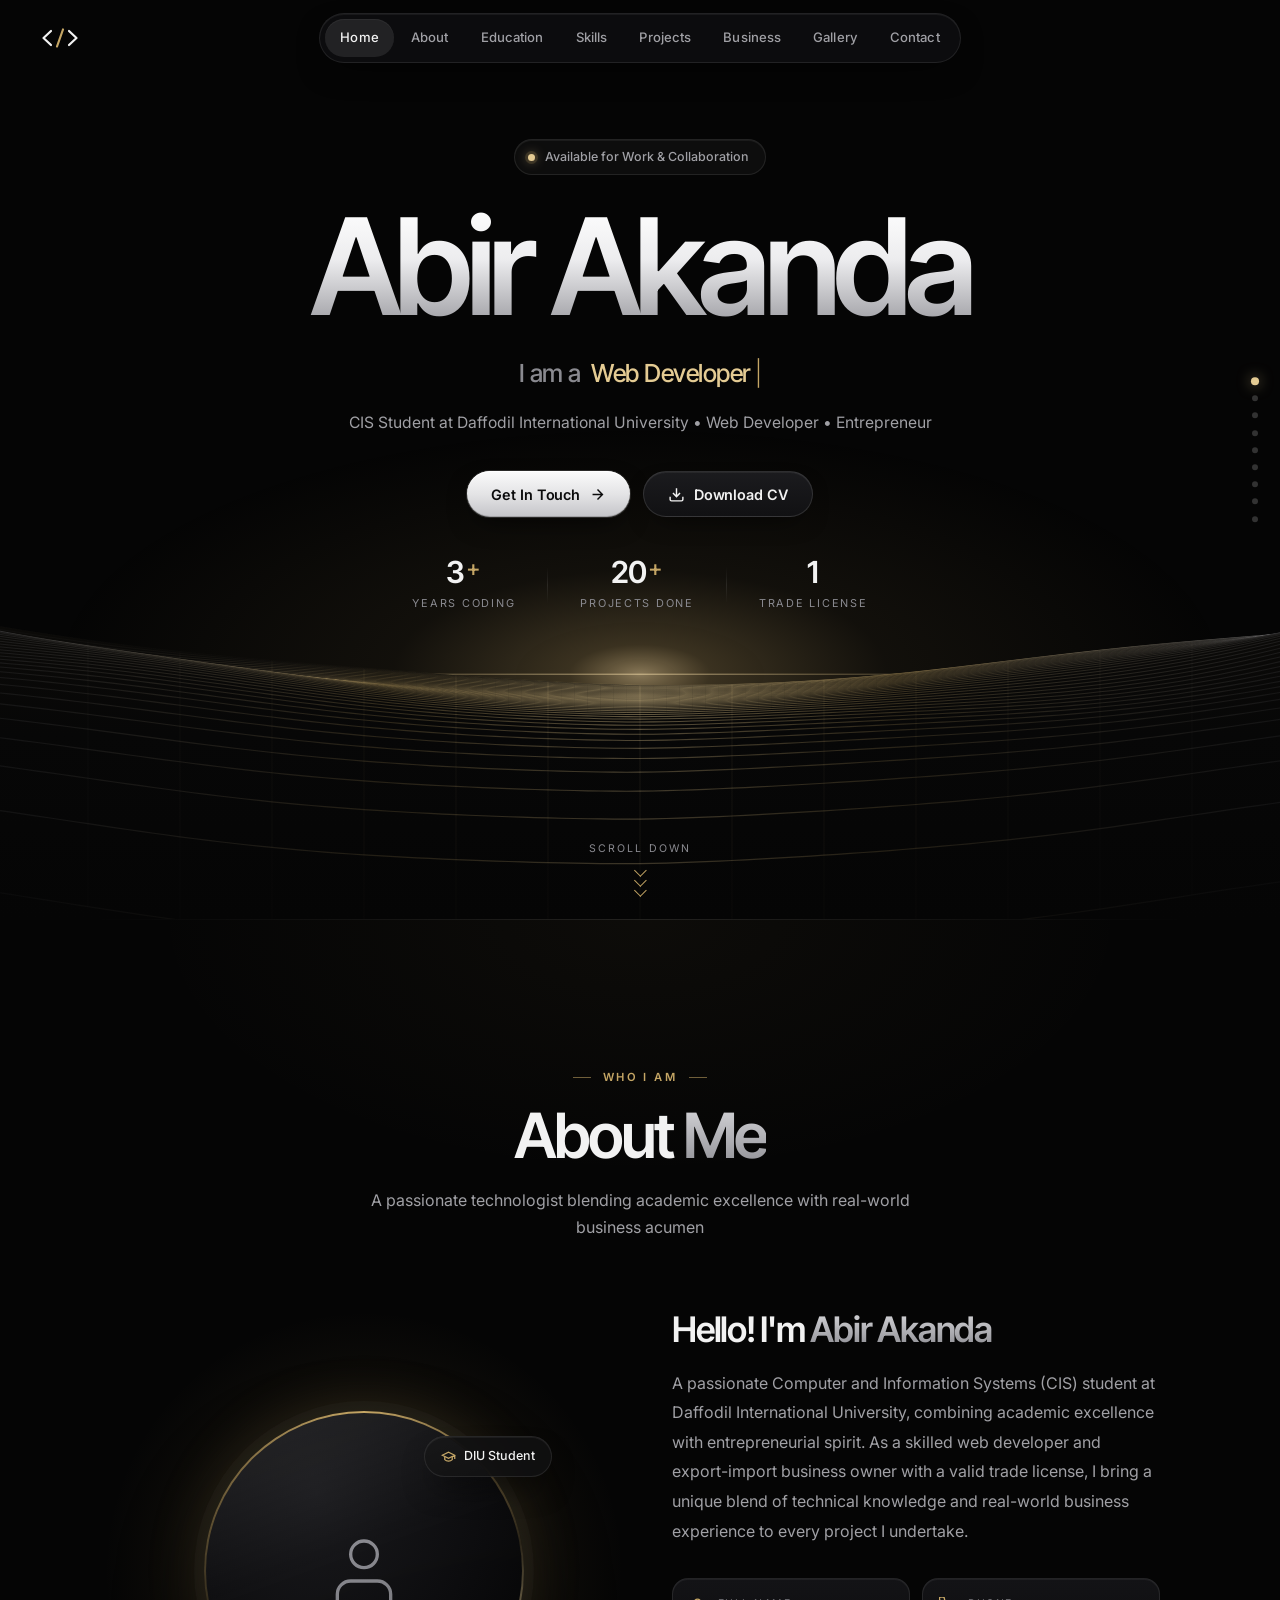
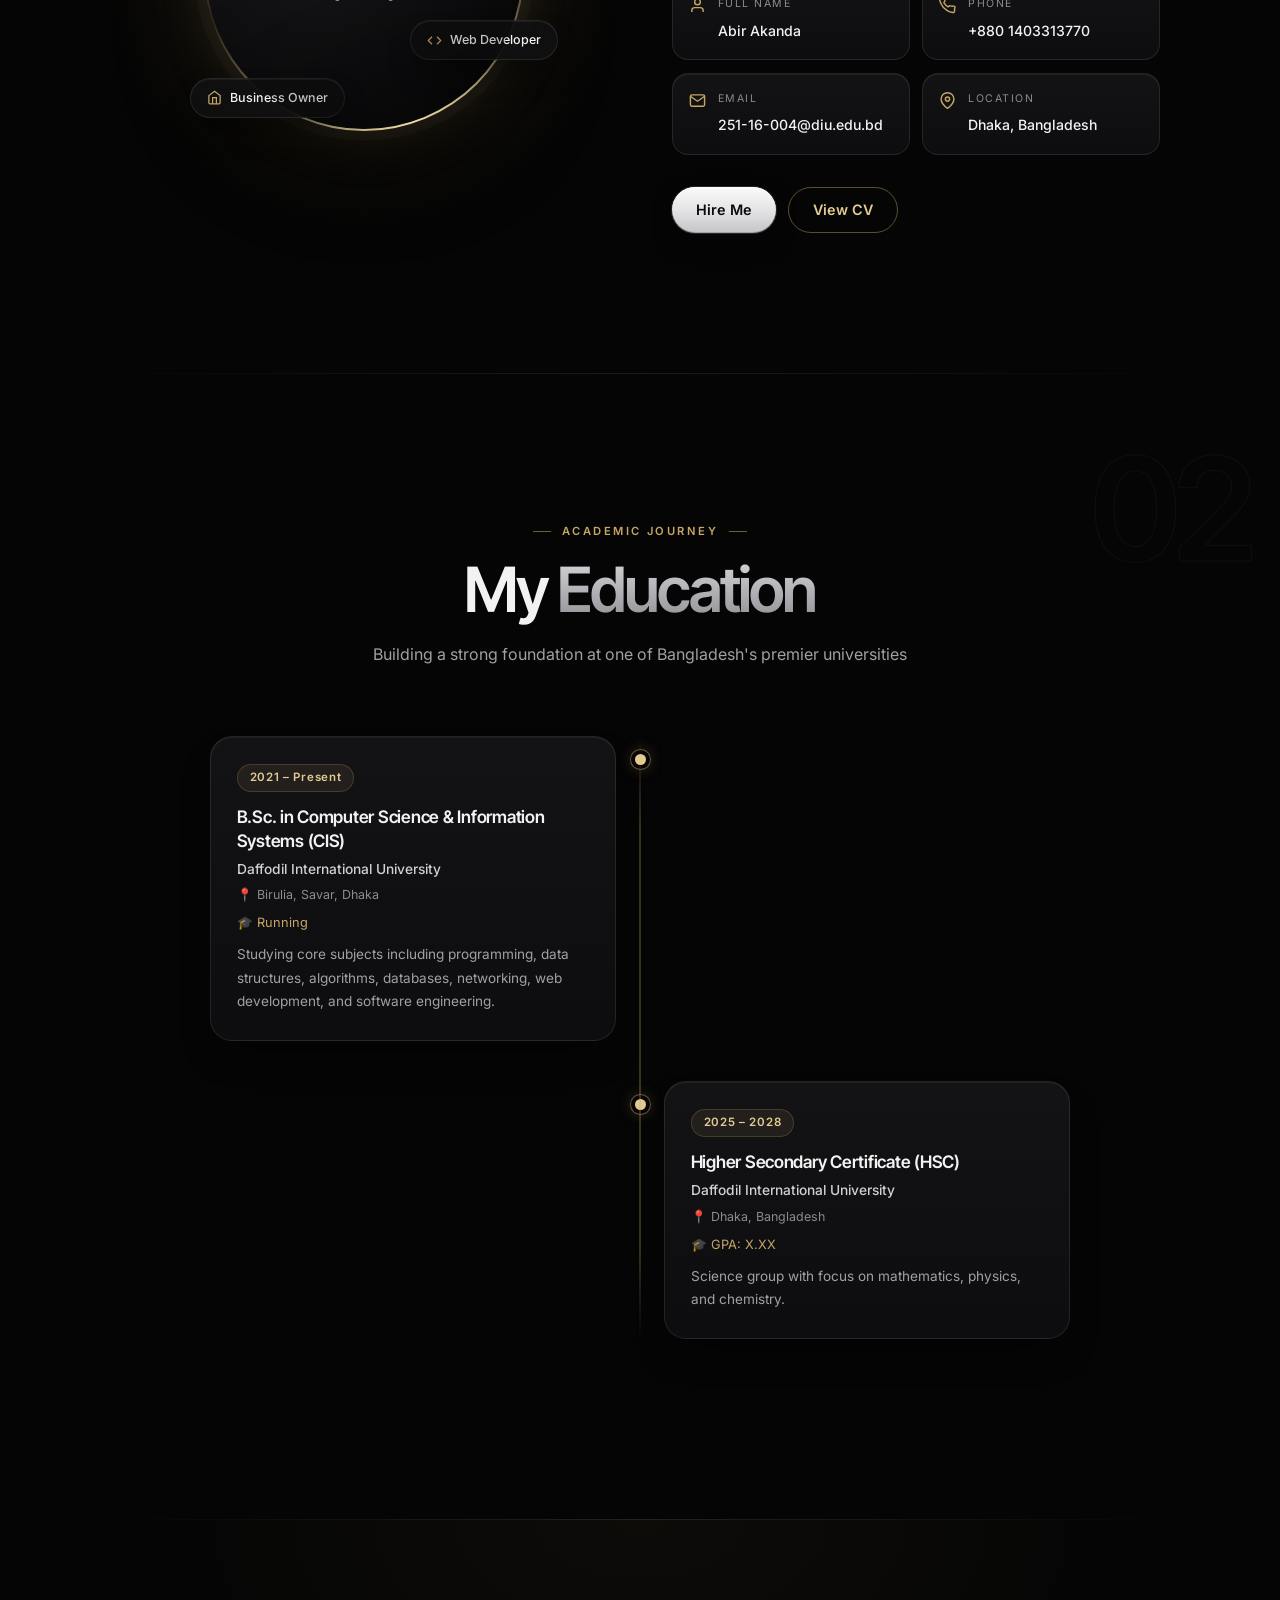
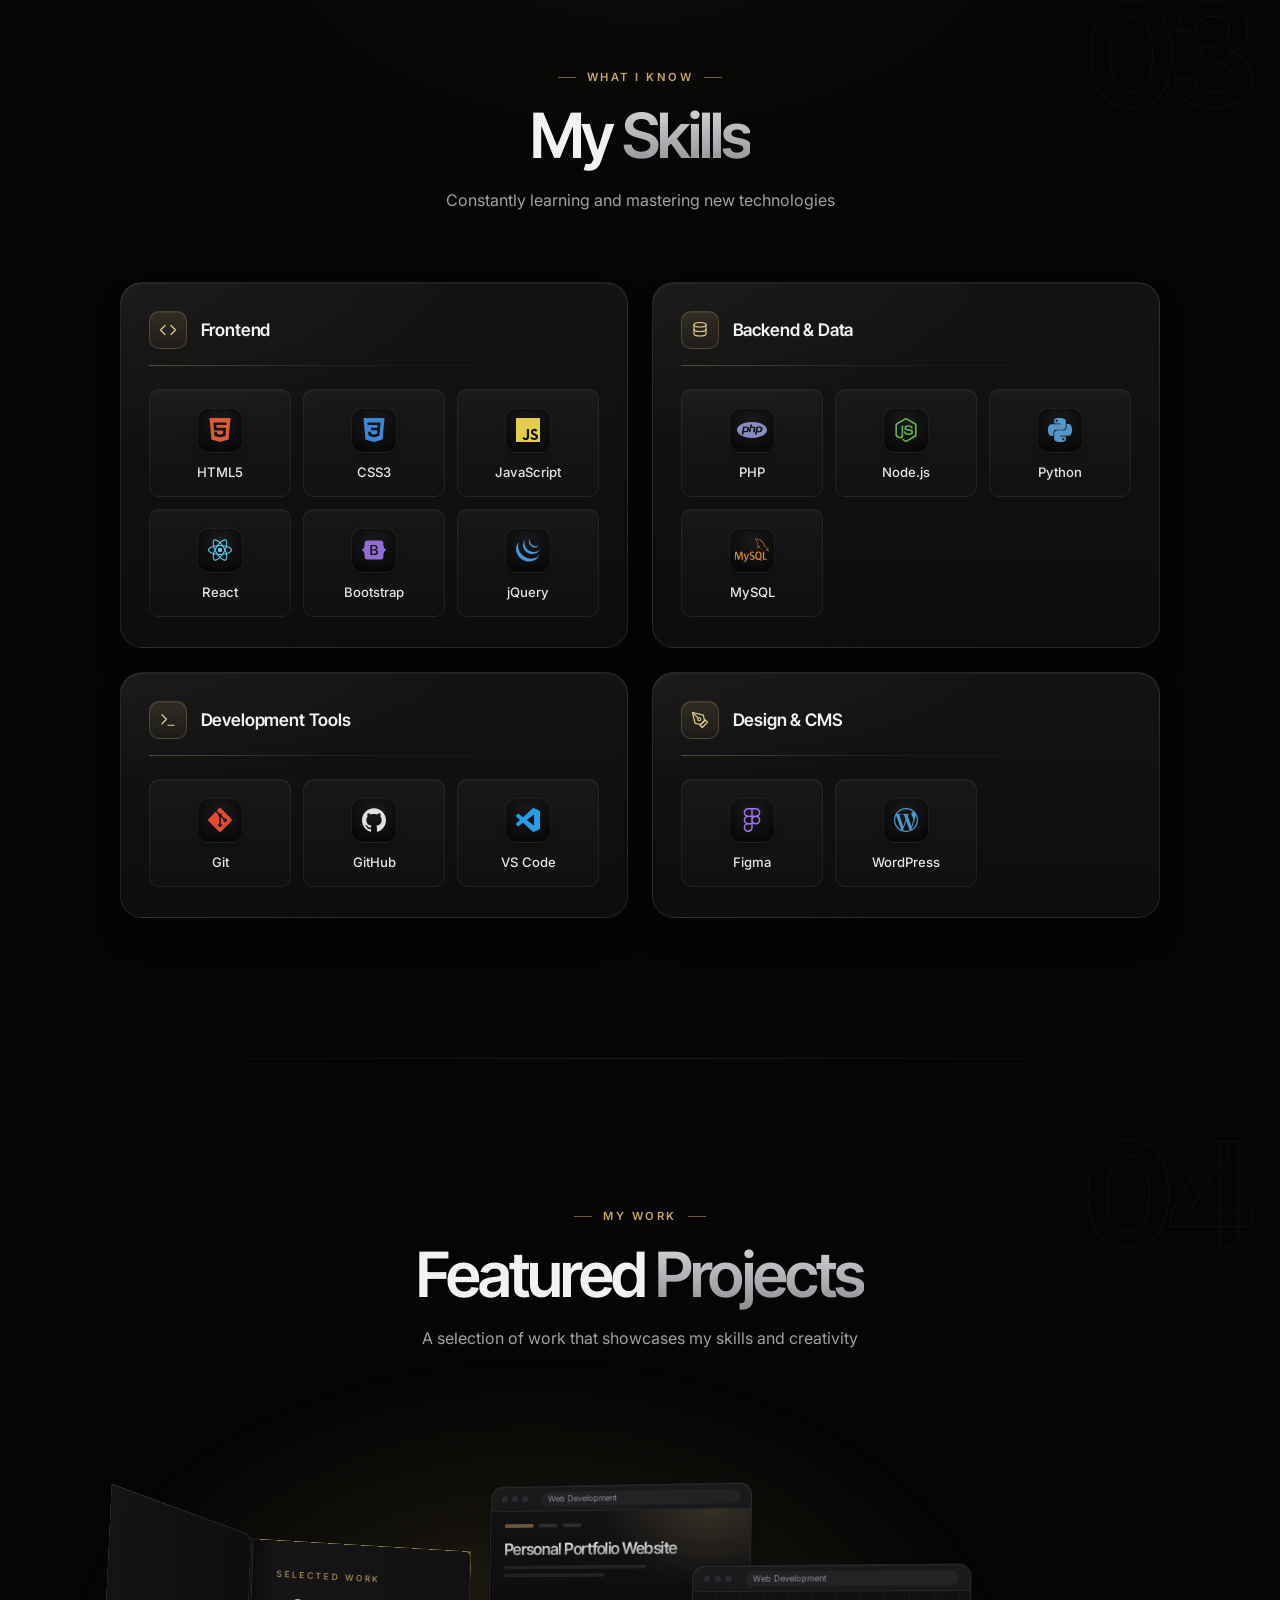
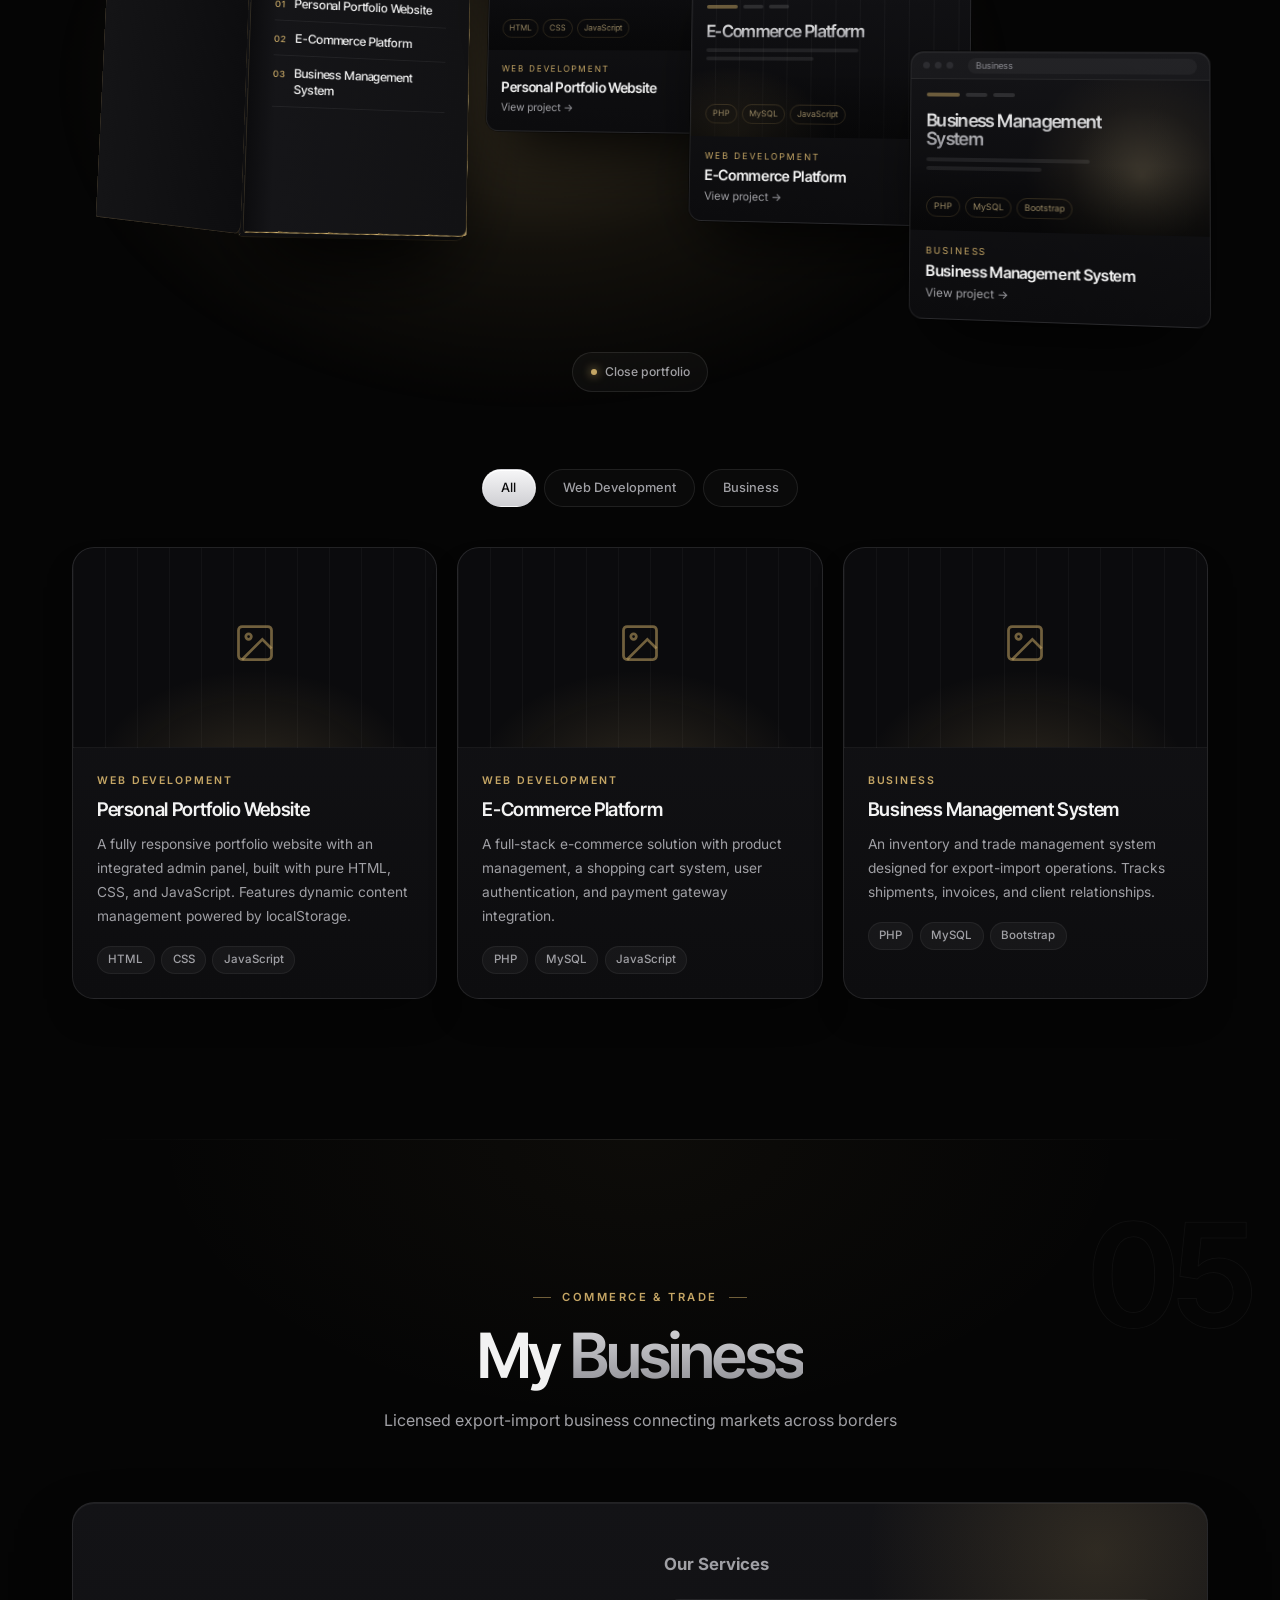
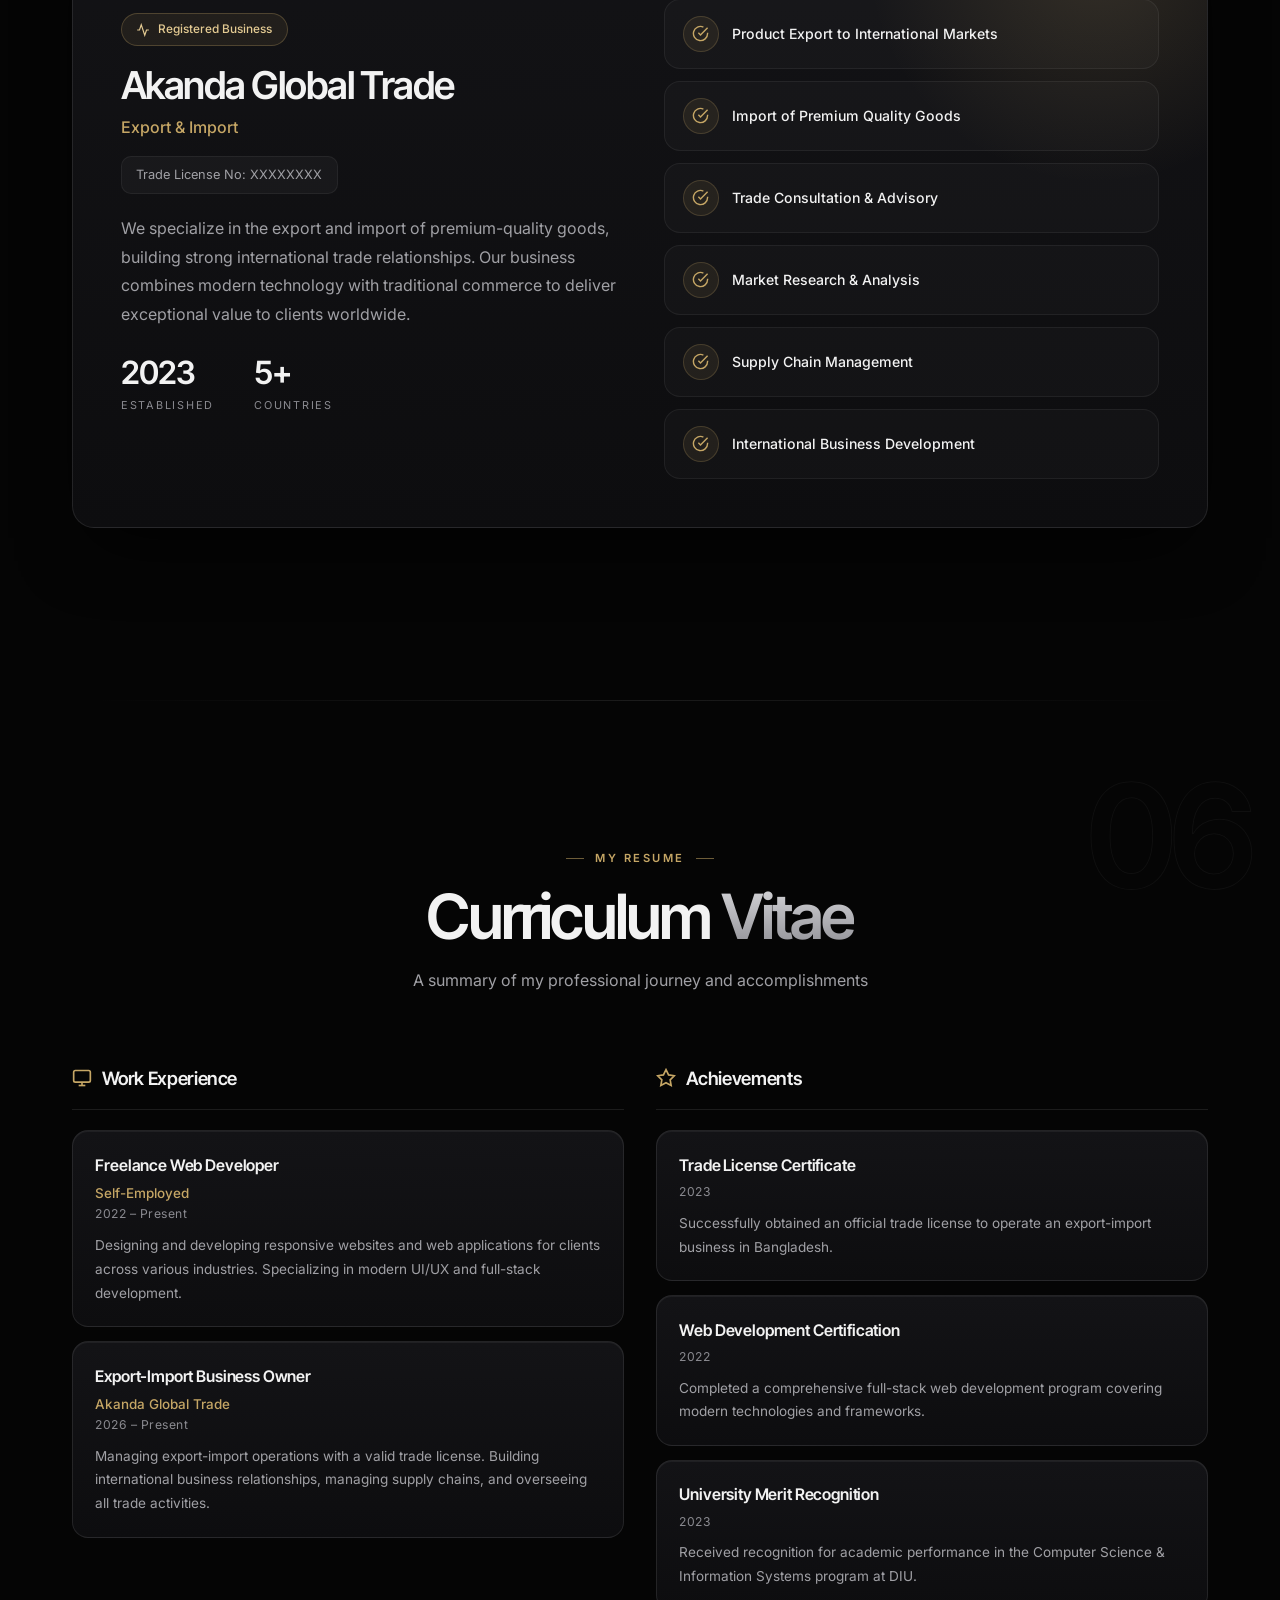
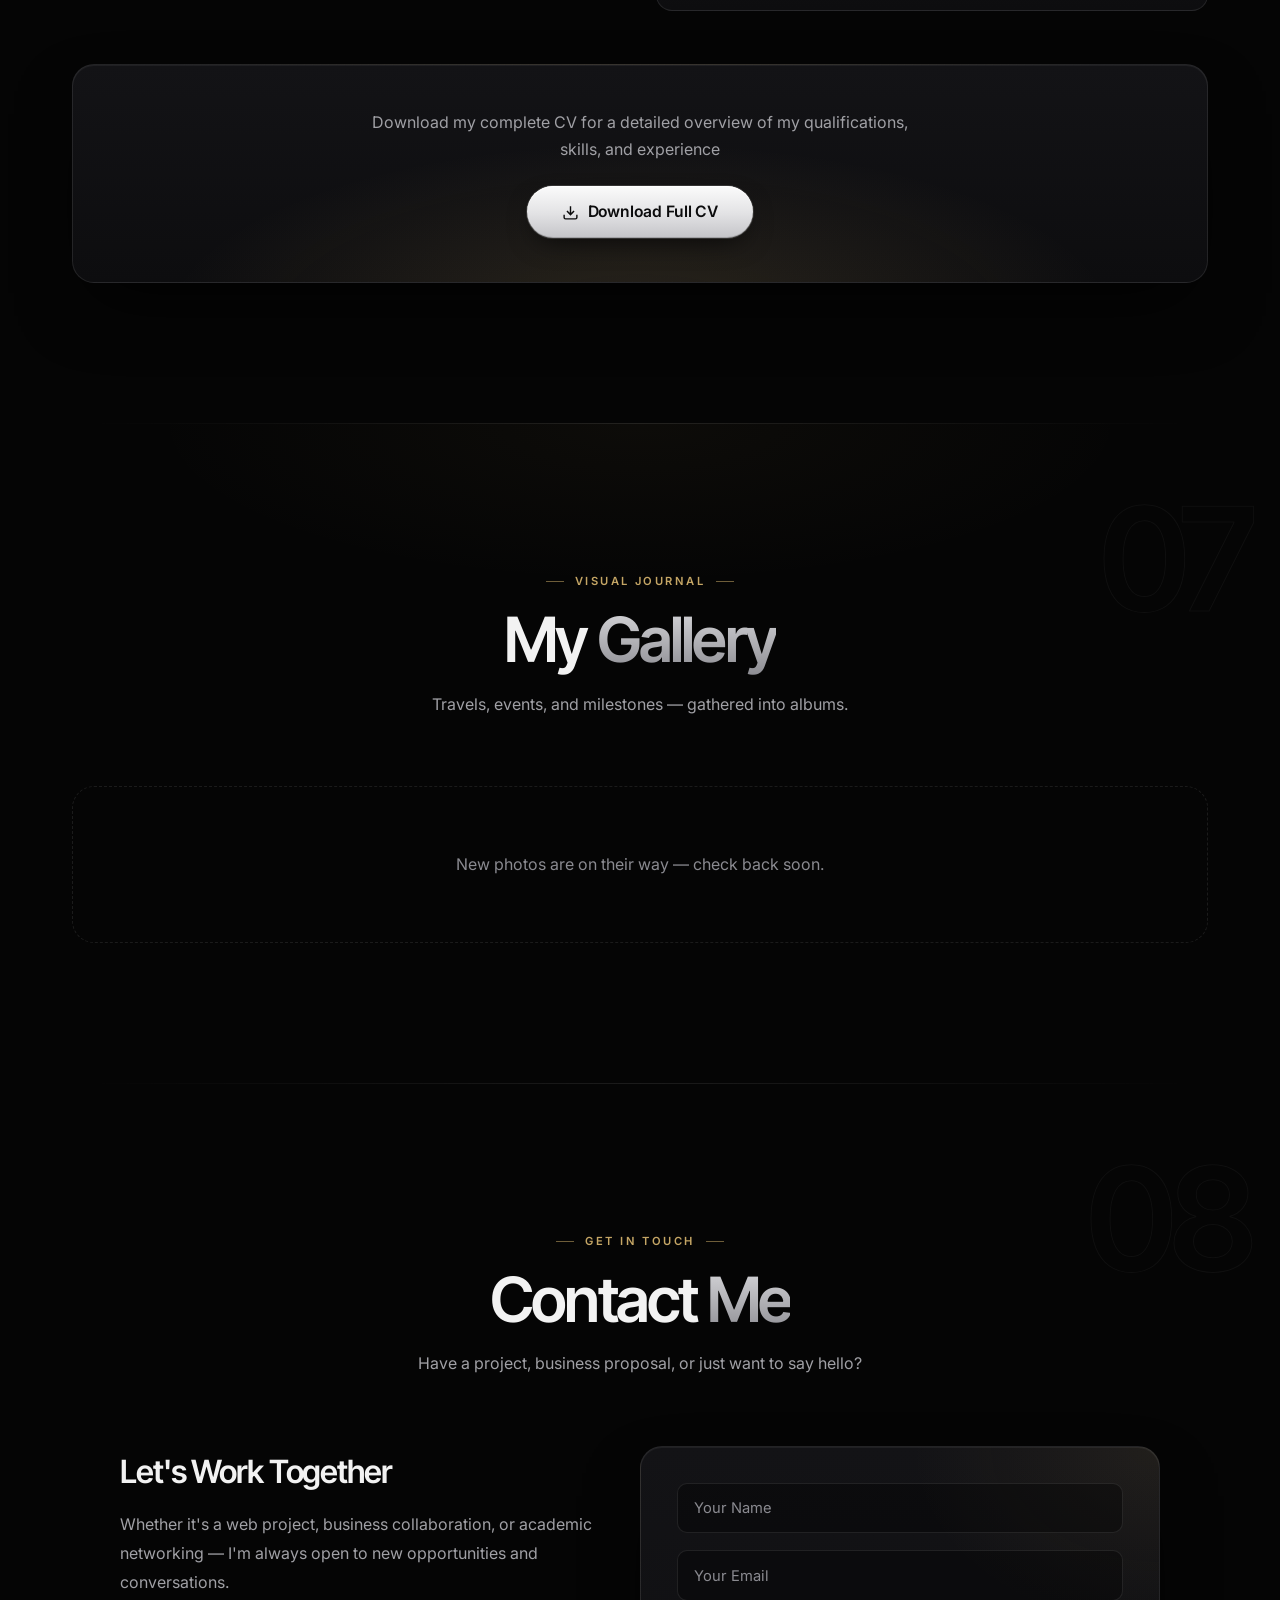
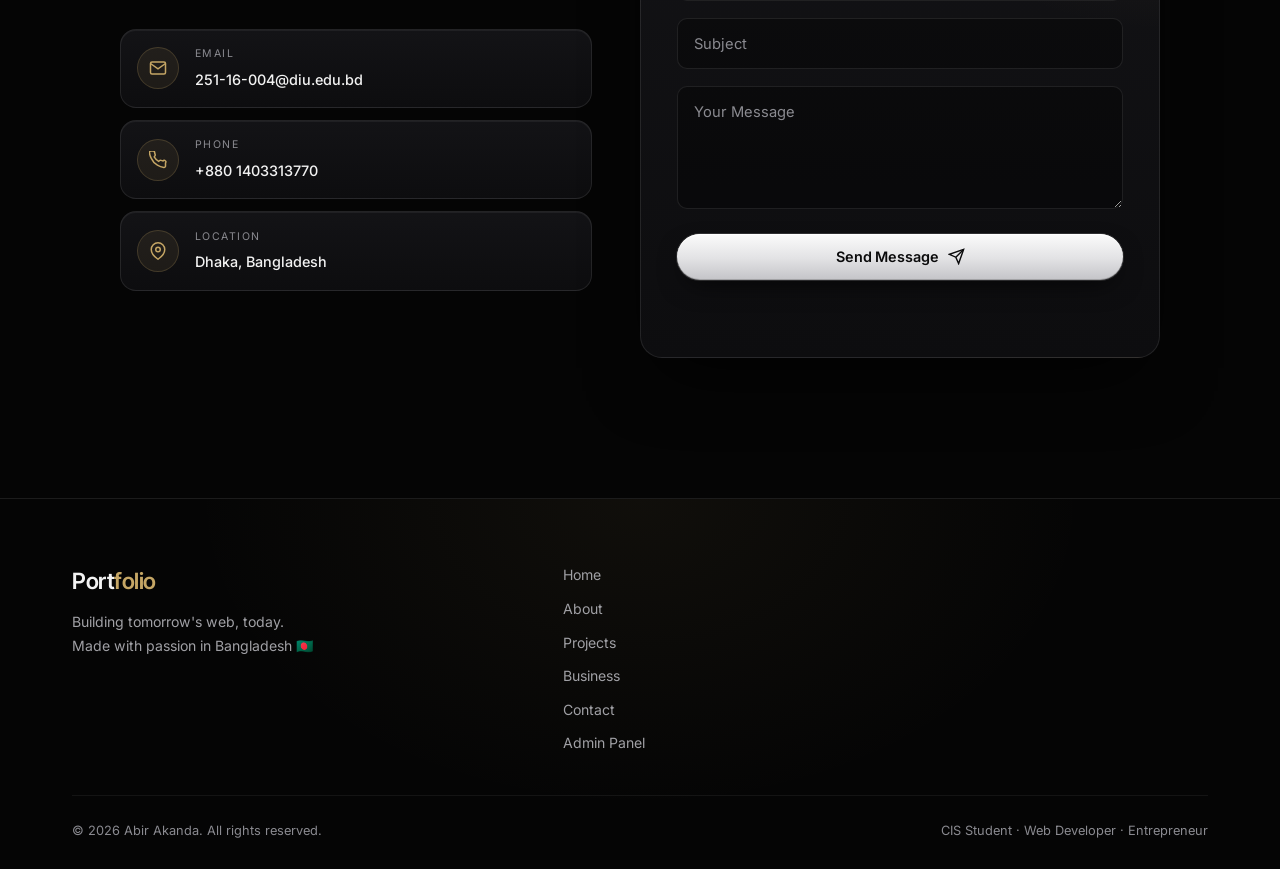
==== commit c06438ed: "feat: replace navbar text brand with </> code-symbol logo Off-white brackets with a champagne-gold s" ====
--- a/index.html
+++ b/index.html
@@ -16,7 +16,7 @@
   <link rel="preconnect" href="https://fonts.gstatic.com" crossorigin>
   <link href="https://fonts.googleapis.com/css2?family=Inter:wght@300;400;500;600;700&family=Inter+Tight:wght@400;500;600;700;800&display=swap" rel="stylesheet">
 
-  <link rel="stylesheet" href="css/style.css?v=5">
+  <link rel="stylesheet" href="css/style.css?v=6">
 </head>
 <body>
 
@@ -42,7 +42,12 @@
   <nav class="navbar" id="navbar">
     <div class="nav-container">
       <div class="nav-logo">
-        <a href="#home" class="logo-text">Port<span class="accent">folio</span></a>
+        <a href="#home" class="nav-brand" aria-label="Abir Akanda — Home">
+          <svg class="nav-brand-mark" viewBox="0 0 40 24" fill="none" stroke-width="2.2" stroke-linecap="round" stroke-linejoin="round" aria-hidden="true" focusable="false">
+            <path class="nav-brand-bracket" d="M11 5L3.5 12 11 19M29 5l7.5 7L29 19"/>
+            <path class="nav-brand-slash" d="M23 3.5L17 20.5"/>
+          </svg>
+        </a>
       </div>
       <ul class="nav-menu" id="nav-menu">
         <li><a href="#home"      class="nav-link active">Home</a></li>
--- a/css/style.css
+++ b/css/style.css
@@ -126,6 +126,17 @@
   font-family:var(--display);font-size:1.15rem;font-weight:600;letter-spacing:-.02em;color:var(--text);
 }
 .logo-text .accent{color:var(--gold)}
+/* Navbar brand: </> mark (brackets off-white, slash gold) */
+.nav-brand{
+  display:inline-flex;align-items:center;justify-content:center;
+  min-width:44px;min-height:44px;padding:0 4px;margin-left:-4px;border-radius:12px;
+}
+.nav-brand-mark{width:40px;height:auto;display:block;overflow:visible;shape-rendering:geometricPrecision}
+.nav-brand-bracket{stroke:var(--text);transition:stroke var(--t)}
+.nav-brand-slash{stroke:var(--gold);transition:stroke var(--t)}
+.nav-brand:hover .nav-brand-bracket,.nav-brand:focus-visible .nav-brand-bracket{stroke:var(--gold-l)}
+.nav-brand:hover .nav-brand-mark{filter:drop-shadow(0 0 6px rgba(197,166,101,.28))}
+@media(max-width:768px){.nav-brand-mark{width:32px}}
 .nav-menu{
   grid-column:2;display:flex;align-items:center;gap:2px;
   padding:5px;border-radius:var(--radius-full);
